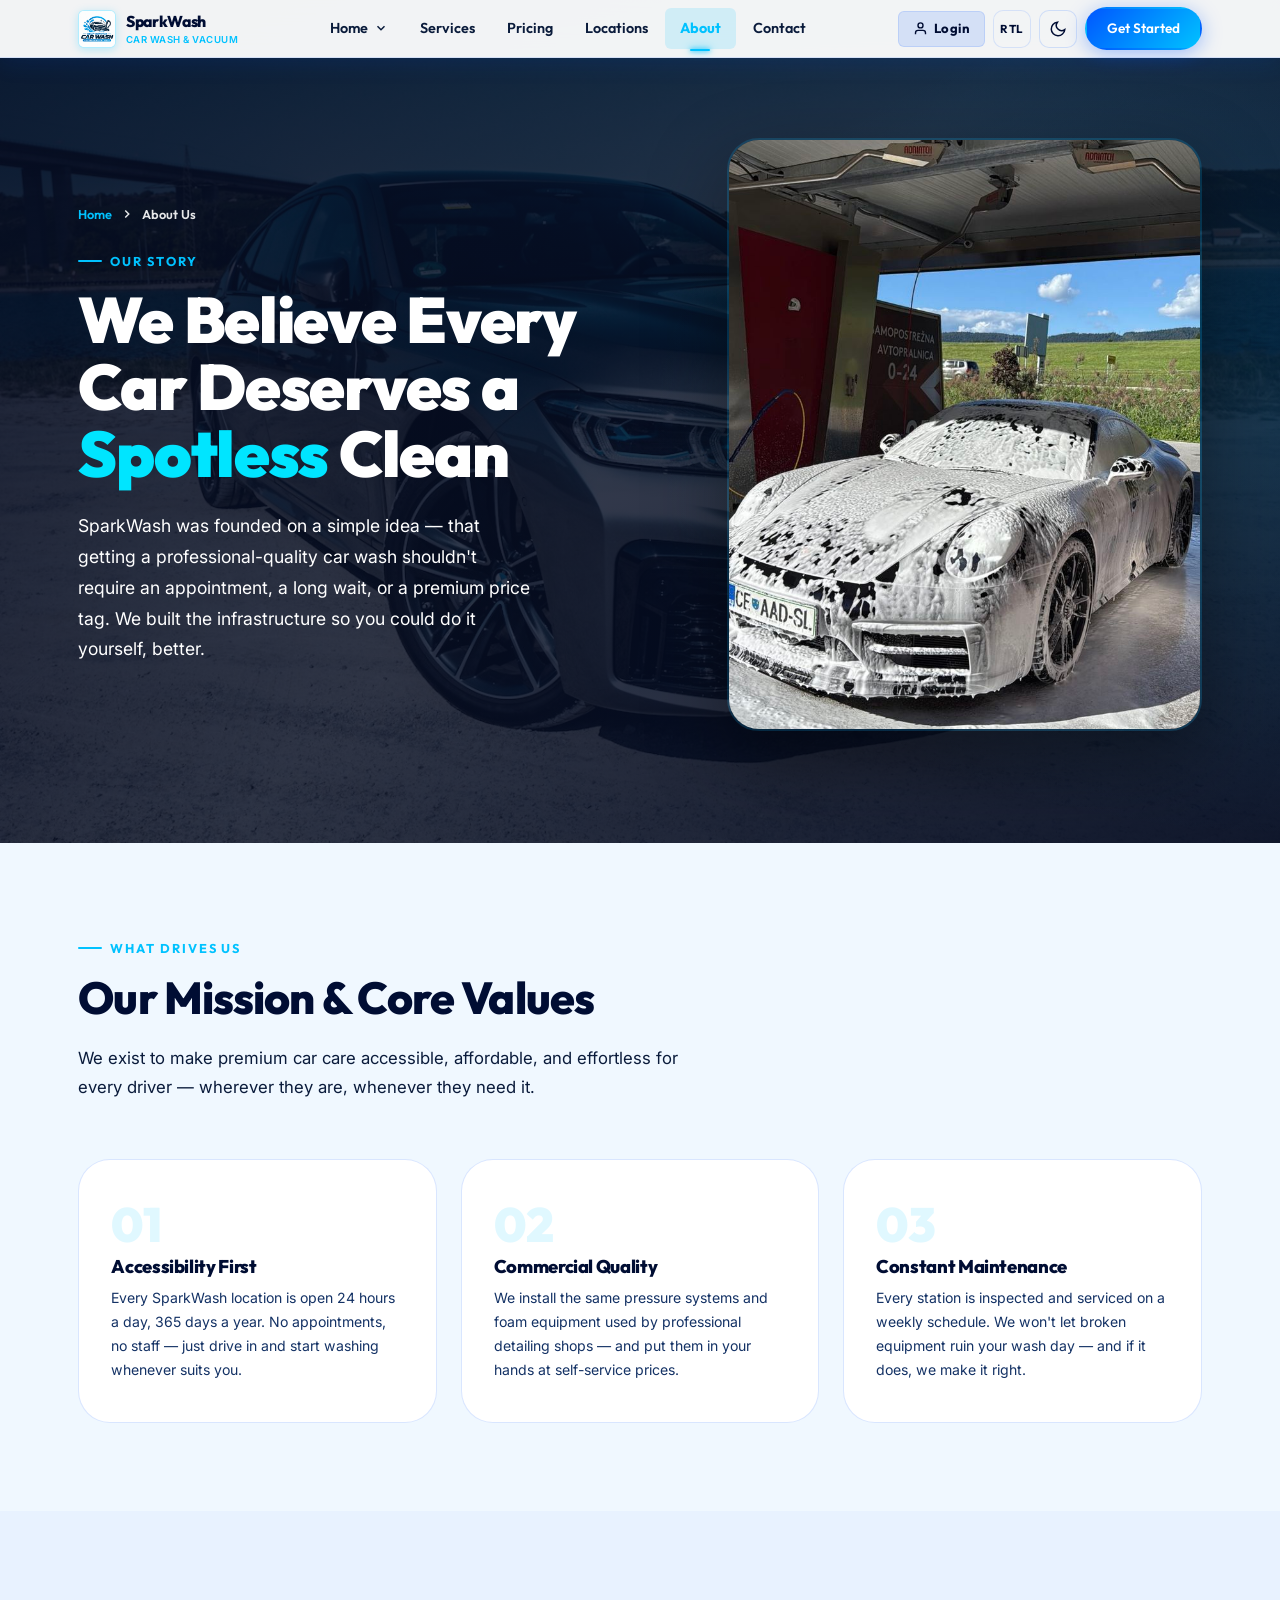
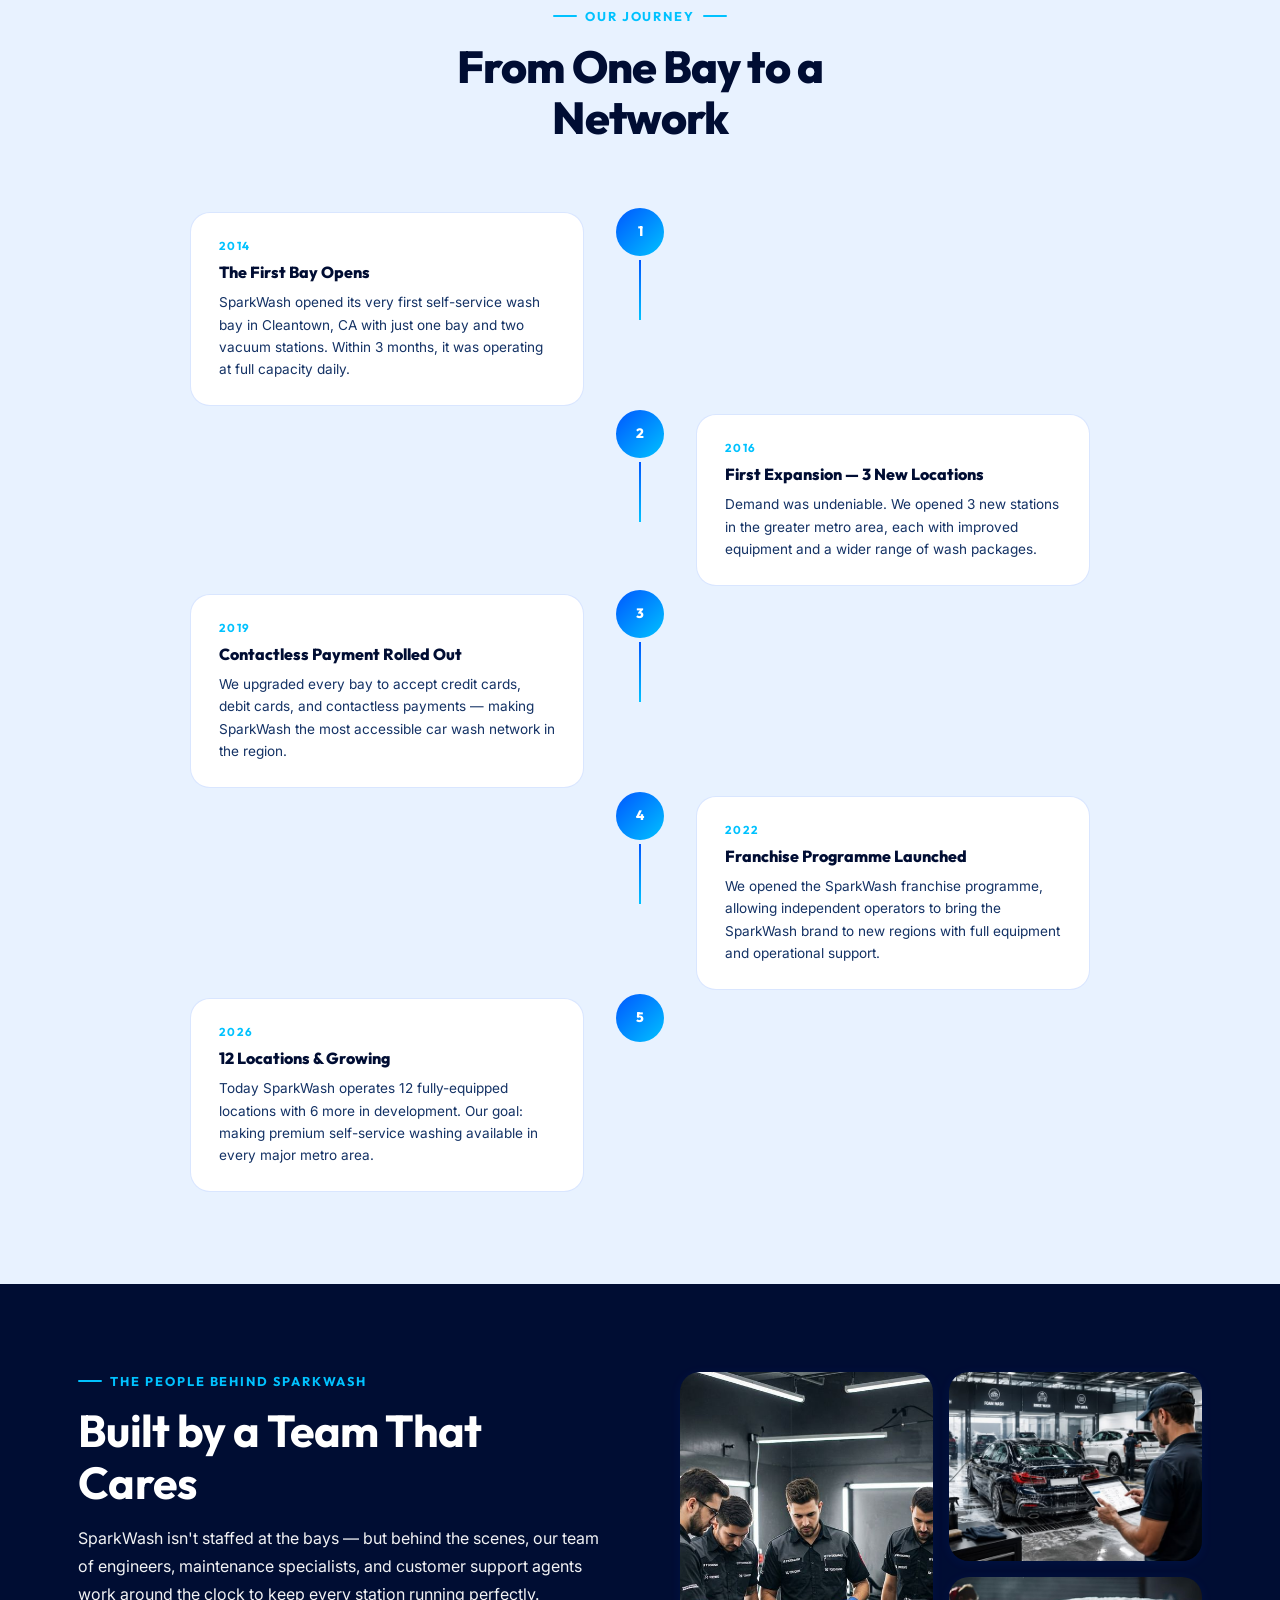
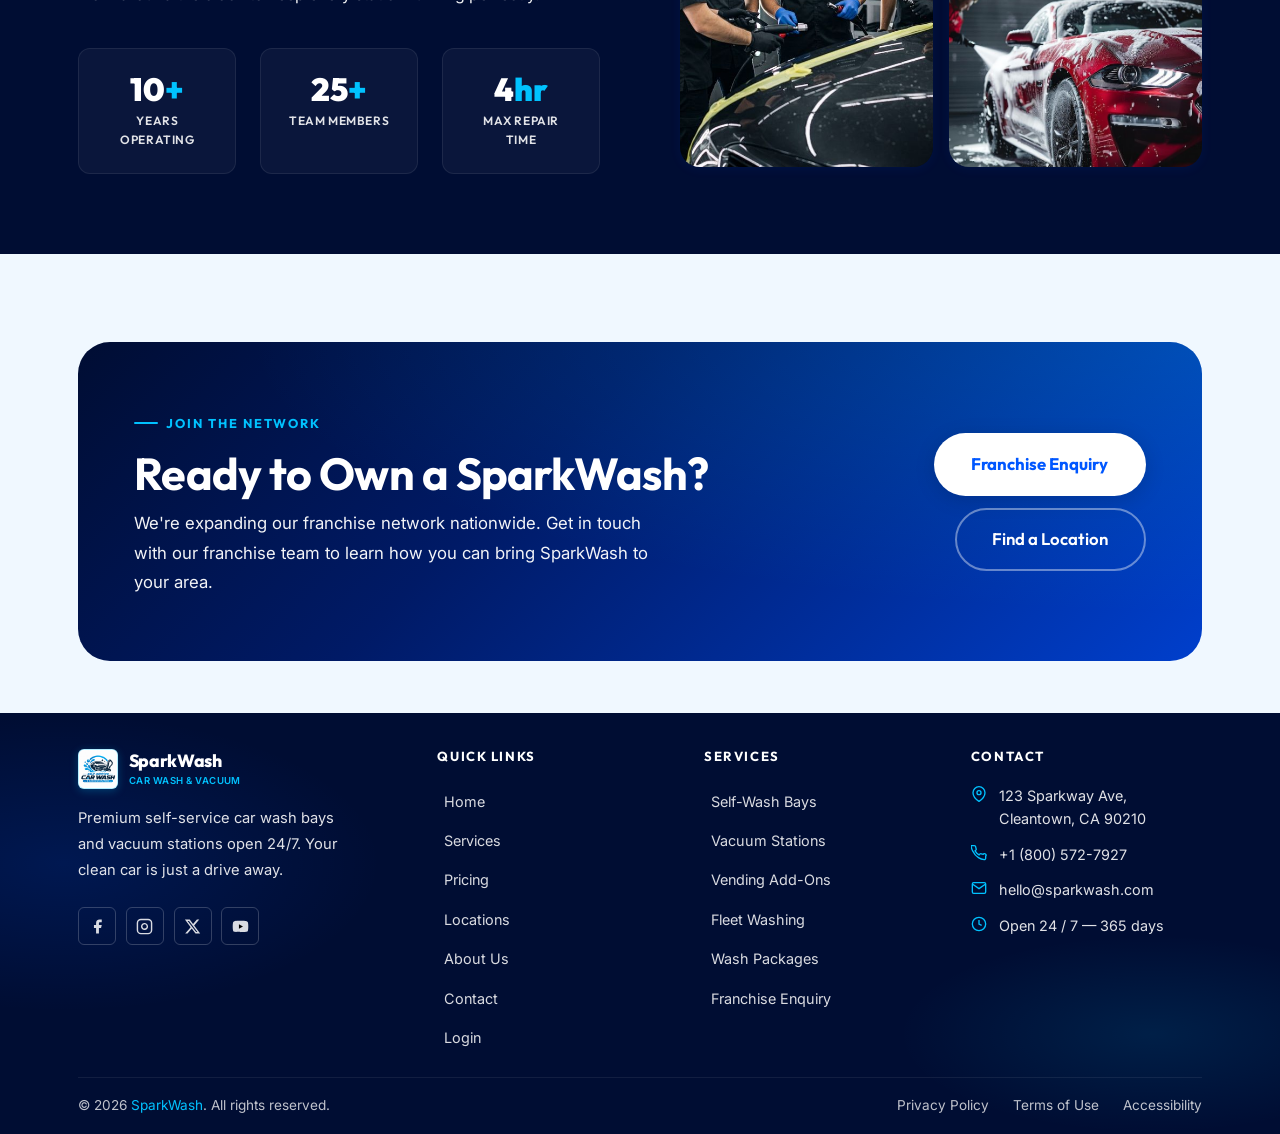
==== about.html @ c62435f8 "first commit" ====
<!DOCTYPE html>
<html lang="en" dir="ltr">

<head>
  <meta charset="UTF-8" />
  <link rel="icon" type="image/jpeg" href="assets/images/favicon.jpg" />
  <link rel="shortcut icon" href="assets/images/favicon.jpg" />
  <meta name="viewport" content="width=device-width, initial-scale=1.0" />
  <title>About Us — SparkWash | Self-Service Car Wash & Vacuum Station</title>
  <meta name="description"
    content="Learn about SparkWash — our story, our mission, and why we built the best self-service car wash and vacuum station network in the region." />
  <link rel="canonical" href="about.html" />
  <link rel="preconnect" href="https://fonts.googleapis.com" />
  <link rel="preconnect" href="https://fonts.gstatic.com" crossorigin />
  <link
    href="https://fonts.googleapis.com/css2?family=Outfit:wght@300;400;500;600;700;800;900&family=Inter:wght@300;400;500;600;700&display=swap"
    rel="stylesheet" />
  <link rel="stylesheet" href="assets/css/style.css" />
  <link rel="stylesheet" href="assets/css/responsive.css" />
  <link rel="stylesheet" href="assets/css/about.css" />
  <script src="assets/js/theme-init.js"></script>
</head>

<body>
  <a href="#main-content" class="skip-link">Skip to main content</a>
  <div id="site-loader" role="status">
    <div class="loader-brand"><svg class="loader-icon" viewBox="0 0 24 24" fill="none" stroke="currentColor"
        stroke-width="2" stroke-linecap="round" stroke-linejoin="round" aria-hidden="true">
        <path d="M7 16.5c-1.5 0-3-1.5-3-3s1.5-3 3-3h10c1.5 0 3 1.5 3 3s-1.5 3-3 3H7z" />
        <path d="M7 10.5V7a5 5 0 0110 0v3.5" />
        <circle cx="9" cy="19" r="1" />
        <circle cx="15" cy="19" r="1" />
      </svg>
      <div class="loader-name">Spark<span>Wash</span></div>
    </div>
    <div class="loader-bar">
      <div class="loader-bar-fill"></div>
    </div>
  </div>

  <header id="site-header" role="banner">
    <div class="container">
      <div class="header-inner">
        <a href="index.html" class="header-brand" aria-label="SparkWash Home">
          <div class="brand-icon" aria-hidden="true"><img src="assets/images/logo.jpg" alt="SparkWash Logo" /></div>
          <div class="brand-text"><span class="brand-name">SparkWash</span><span class="brand-tagline">Car Wash &
              Vacuum</span></div>
        </a>
        <nav class="header-nav" role="navigation" aria-label="Primary navigation">
          <div class="nav-item" data-dropdown><button class="nav-link" aria-expanded="false" aria-haspopup="true"
              id="nav-home-btn">Home<svg class="chevron" viewBox="0 0 24 24" fill="none" stroke="currentColor"
                stroke-width="2.5" aria-hidden="true">
                <polyline points="6 9 12 15 18 9" />
              </svg></button>
            <div class="nav-dropdown" role="menu" aria-labelledby="nav-home-btn"><a href="index.html"
                role="menuitem"><svg viewBox="0 0 24 24" fill="none" stroke="currentColor" stroke-width="2"
                  aria-hidden="true">
                  <path d="M3 9l9-7 9 7v11a2 2 0 01-2 2H5a2 2 0 01-2-2z" />
                </svg>Home 1</a><a href="home-2.html" role="menuitem"><svg viewBox="0 0 24 24" fill="none"
                  stroke="currentColor" stroke-width="2" aria-hidden="true">
                  <rect x="3" y="3" width="7" height="7" />
                  <rect x="14" y="3" width="7" height="7" />
                  <rect x="14" y="14" width="7" height="7" />
                  <rect x="3" y="14" width="7" height="7" />
                </svg>Home 2</a></div>
          </div>
          <a href="services.html" class="nav-link">Services</a>
          <a href="pricing.html" class="nav-link">Pricing</a>
          <a href="locations.html" class="nav-link">Locations</a>
          <a href="about.html" class="nav-link active">About</a>
          <a href="contact.html" class="nav-link">Contact</a>
        </nav>
        <div class="header-controls">
          <a href="login.html" class="ctrl-btn-login" aria-label="Login to SparkWash" title="Sign In">
            <svg viewBox="0 0 24 24" fill="none" stroke="currentColor" stroke-width="2.2" width="15" height="15"
              aria-hidden="true">
              <path d="M20 21v-2a4 4 0 00-4-4H8a4 4 0 00-4 4v2" />
              <circle cx="12" cy="7" r="4" />
            </svg>
            <span class="ctrl-login-text">Login</span>
          </a>
          <button class="ctrl-btn" data-dir-toggle aria-label="Switch to RTL">RTL</button>
          <button class="ctrl-btn" data-dark-toggle aria-label="Toggle dark mode"><svg class="icon-moon"
              viewBox="0 0 24 24" fill="none" stroke="currentColor" stroke-width="2" aria-hidden="true">
              <path d="M21 12.79A9 9 0 1111.21 3 7 7 0 0021 12.79z" />
            </svg><svg class="icon-sun" viewBox="0 0 24 24" fill="none" stroke="currentColor" stroke-width="2"
              stroke-linecap="round" stroke-linejoin="round" aria-hidden="true" style="display:none">
              <circle cx="12" cy="12" r="5" />
              <line x1="12" y1="1" x2="12" y2="3" />
              <line x1="12" y1="21" x2="12" y2="23" />
              <line x1="4.22" y1="4.22" x2="5.64" y2="5.64" />
              <line x1="18.36" y1="18.36" x2="19.78" y2="19.78" />
              <line x1="1" y1="12" x2="3" y2="12" />
              <line x1="21" y1="12" x2="23" y2="12" />
              <line x1="4.22" y1="19.78" x2="5.64" y2="18.36" />
              <line x1="18.36" y1="5.64" x2="19.78" y2="4.22" />
            </svg></button>
          <a href="contact.html" class="btn btn-primary btn-sm">Get Started</a>
          <button id="menu-btn" class="menu-btn" aria-expanded="false" aria-controls="mobile-menu"
            aria-label="Toggle menu">
            <svg class="icon-hamburger" viewBox="0 0 24 24" fill="none" stroke="currentColor" stroke-width="2.2"
              aria-hidden="true">
              <line x1="3" y1="6" x2="21" y2="6" />
              <line x1="3" y1="12" x2="21" y2="12" />
              <line x1="3" y1="18" x2="21" y2="18" />
            </svg>
            <svg class="icon-close" viewBox="0 0 24 24" fill="none" stroke="currentColor" stroke-width="2.5"
              aria-hidden="true">
              <line x1="18" y1="6" x2="6" y2="18" />
              <line x1="6" y1="6" x2="18" y2="18" />
            </svg>
          </button>
        </div>
      </div>
    </div>
  </header>

  <nav id="mobile-menu" role="navigation" aria-label="Mobile navigation">
    <div class="mobile-nav-item" data-accordion><button class="mobile-nav-link" aria-expanded="false">Home<svg
          viewBox="0 0 24 24" fill="none" stroke="currentColor" stroke-width="2.5" aria-hidden="true">
          <polyline points="6 9 12 15 18 9" />
        </svg></button>
      <div class="mobile-submenu"><a href="index.html">Home 1</a><a href="home-2.html">Home 2</a></div>
    </div>
    <a href="services.html" class="mobile-nav-link">Services</a>
    <a href="pricing.html" class="mobile-nav-link">Pricing</a>
    <a href="locations.html" class="mobile-nav-link">Locations</a>
    <a href="about.html" class="mobile-nav-link active">About</a>
    <a href="contact.html" class="mobile-nav-link">Contact</a>
    <a href="login.html" class="mobile-nav-link">Login</a>
    <div class="mobile-controls"><button class="ctrl-btn" data-dark-toggle><svg class="icon-moon" viewBox="0 0 24 24"
          fill="none" stroke="currentColor" stroke-width="2" aria-hidden="true">
          <path d="M21 12.79A9 9 0 1111.21 3 7 7 0 0021 12.79z" />
        </svg><svg class="icon-sun" viewBox="0 0 24 24" fill="none" stroke="currentColor" stroke-width="2"
          stroke-linecap="round" stroke-linejoin="round" aria-hidden="true" style="display:none">
          <circle cx="12" cy="12" r="5" />
          <line x1="12" y1="1" x2="12" y2="3" />
          <line x1="12" y1="21" x2="12" y2="23" />
          <line x1="4.22" y1="4.22" x2="5.64" y2="5.64" />
          <line x1="18.36" y1="18.36" x2="19.78" y2="19.78" />
          <line x1="1" y1="12" x2="3" y2="12" />
          <line x1="21" y1="12" x2="23" y2="12" />
          <line x1="4.22" y1="19.78" x2="5.64" y2="18.36" />
          <line x1="18.36" y1="5.64" x2="19.78" y2="4.22" />
        </svg></button><button class="ctrl-btn" data-dir-toggle>RTL</button></div>
    <div class="mobile-cta"><a href="contact.html" class="btn btn-primary">Get Started Today</a></div>
  </nav>

  <main id="main-content">

    <!-- SECTION 1 — EDITORIAL HERO -->
    <section class="about-hero" aria-labelledby="about-h1">
      <div class="container">
        <div class="about-hero-inner">
          <div>
            <nav class="breadcrumb" aria-label="Breadcrumb"><a href="index.html">Home</a><svg viewBox="0 0 24 24"
                fill="none" stroke="currentColor" stroke-width="2.5" aria-hidden="true">
                <polyline points="9 18 15 12 9 6" />
              </svg><span>About Us</span></nav>
            <div class="eyebrow animate-fadeup" style="color:var(--clr-cyan)">Our Story</div>
            <h1 class="animate-fadeup delay-1" id="about-h1">We Believe Every Car Deserves a <span>Spotless</span> Clean
            </h1>
            <p class="animate-fadeup delay-2">SparkWash was founded on a simple idea — that getting a
              professional-quality car wash shouldn't require an appointment, a long wait, or a premium price tag. We
              built the infrastructure so you could do it yourself, better.</p>
          </div>
          <div class="about-hero-img animate-fadein delay-2">
            <img src="assets/images/about/p36.jpg" alt="SparkWash location exterior during daytime" loading="eager" />
          </div>
        </div>
      </div>
    </section>

    <!-- SECTION 2 — MISSION + VALUES -->
    <section class="section-pad" aria-labelledby="mission-heading">
      <div class="container">
        <div style="max-width:640px" class="animate-fadeup">
          <div class="eyebrow">What Drives Us</div>
          <h2 class="section-title" id="mission-heading">Our Mission & Core Values</h2>
          <p class="section-sub" style="max-width:100%">We exist to make premium car care accessible, affordable, and
            effortless for every driver — wherever they are, whenever they need it.</p>
        </div>
        <div class="values-grid">
          <article class="value-card animate-fadeup delay-1">
            <div class="value-card-num" aria-hidden="true">01</div>
            <h3>Accessibility First</h3>
            <p>Every SparkWash location is open 24 hours a day, 365 days a year. No appointments, no staff — just drive
              in and start washing whenever suits you.</p>
          </article>
          <article class="value-card animate-fadeup delay-2">
            <div class="value-card-num" aria-hidden="true">02</div>
            <h3>Commercial Quality</h3>
            <p>We install the same pressure systems and foam equipment used by professional detailing shops — and put
              them in your hands at self-service prices.</p>
          </article>
          <article class="value-card animate-fadeup delay-3">
            <div class="value-card-num" aria-hidden="true">03</div>
            <h3>Constant Maintenance</h3>
            <p>Every station is inspected and serviced on a weekly schedule. We won't let broken equipment ruin your
              wash day — and if it does, we make it right.</p>
          </article>
        </div>
      </div>
    </section>

    <!-- SECTION 3 — TIMELINE -->
    <section class="section-pad bg-alt-section" aria-labelledby="timeline-heading">
      <div class="container">
        <div class="text-center animate-fadeup" style="max-width:520px;margin:0 auto 4rem">
          <div class="eyebrow" style="justify-content:center">Our Journey</div>
          <h2 class="section-title" id="timeline-heading">From One Bay to a Network</h2>
        </div>

        <div style="max-width:900px;margin:0 auto">
          <ol class="timeline" aria-label="SparkWash company timeline">

            <li class="tl-item animate-fadeup">
              <div class="tl-content">
                <div class="tl-year">2014</div>
                <div class="tl-title">The First Bay Opens</div>
                <p class="tl-desc">SparkWash opened its very first self-service wash bay in Cleantown, CA with just one
                  bay and two vacuum stations. Within 3 months, it was operating at full capacity daily.</p>
              </div>
              <div class="tl-center" aria-hidden="true">
                <div class="tl-dot">1</div>
                <div class="tl-line"></div>
              </div>
              <div class="tl-empty"></div>
            </li>

            <li class="tl-item animate-fadeup delay-1">
              <div class="tl-empty"></div>
              <div class="tl-center" aria-hidden="true">
                <div class="tl-dot">2</div>
                <div class="tl-line"></div>
              </div>
              <div class="tl-content">
                <div class="tl-year">2016</div>
                <div class="tl-title">First Expansion — 3 New Locations</div>
                <p class="tl-desc">Demand was undeniable. We opened 3 new stations in the greater metro area, each with
                  improved equipment and a wider range of wash packages.</p>
              </div>
            </li>

            <li class="tl-item animate-fadeup delay-2">
              <div class="tl-content">
                <div class="tl-year">2019</div>
                <div class="tl-title">Contactless Payment Rolled Out</div>
                <p class="tl-desc">We upgraded every bay to accept credit cards, debit cards, and contactless payments —
                  making SparkWash the most accessible car wash network in the region.</p>
              </div>
              <div class="tl-center" aria-hidden="true">
                <div class="tl-dot">3</div>
                <div class="tl-line"></div>
              </div>
              <div class="tl-empty"></div>
            </li>

            <li class="tl-item animate-fadeup delay-3">
              <div class="tl-empty"></div>
              <div class="tl-center" aria-hidden="true">
                <div class="tl-dot">4</div>
                <div class="tl-line"></div>
              </div>
              <div class="tl-content">
                <div class="tl-year">2022</div>
                <div class="tl-title">Franchise Programme Launched</div>
                <p class="tl-desc">We opened the SparkWash franchise programme, allowing independent operators to bring
                  the SparkWash brand to new regions with full equipment and operational support.</p>
              </div>
            </li>

            <li class="tl-item animate-fadeup delay-4">
              <div class="tl-content">
                <div class="tl-year">2026</div>
                <div class="tl-title">12 Locations & Growing</div>
                <p class="tl-desc">Today SparkWash operates 12 fully-equipped locations with 6 more in development. Our
                  goal: making premium self-service washing available in every major metro area.</p>
              </div>
              <div class="tl-center" aria-hidden="true">
                <div class="tl-dot">5</div>
                <div class="tl-line"></div>
              </div>
              <div class="tl-empty"></div>
            </li>

          </ol>
        </div>
      </div>
    </section>

    <!-- SECTION 4 — TEAM/CULTURE -->
    <section class="team-strip" aria-labelledby="team-heading">
      <div class="container">
        <div class="team-strip-inner">
          <div class="animate-fadeup">
            <div class="eyebrow" style="color:var(--clr-cyan)">The People Behind SparkWash</div>
            <h2 id="team-heading">Built by a Team That Cares</h2>
            <p>SparkWash isn't staffed at the bays — but behind the scenes, our team of engineers, maintenance
              specialists, and customer support agents work around the clock to keep every station running perfectly.
            </p>
            <div class="team-stat-row">
              <div class="team-stat">
                <div class="team-stat-val">10<span>+</span></div>
                <div class="team-stat-lbl">Years Operating</div>
              </div>
              <div class="team-stat">
                <div class="team-stat-val">25<span>+</span></div>
                <div class="team-stat-lbl">Team Members</div>
              </div>
              <div class="team-stat">
                <div class="team-stat-val">4<span>hr</span></div>
                <div class="team-stat-lbl">Max Repair Time</div>
              </div>
            </div>
          </div>
          <div class="team-img-grid animate-fadein delay-2">
            <img src="assets/images/about/p37.jpg" alt="SparkWash team member working at a maintenance station"
              loading="lazy" />
            <img src="assets/images/services/p38.jpg" alt="Customer using self-service wash bay" loading="lazy" />
            <img src="assets/images/sections/p39.jpg" alt="Car being washed at SparkWash facility" loading="lazy" />
          </div>
        </div>
      </div>
    </section>

    <!-- SECTION 5 — CTA -->
    <section class="section-pad" aria-label="Call to action">
      <div class="container">
        <div class="cta-banner animate-fadein">
          <div class="cta-text">
            <div class="eyebrow">Join the Network</div>
            <h2>Ready to Own a SparkWash?</h2>
            <p>We're expanding our franchise network nationwide. Get in touch with our franchise team to learn how you
              can bring SparkWash to your area.</p>
          </div>
          <div class="cta-actions">
            <a href="contact.html#franchise" class="btn btn-white btn-lg"
              style="background:#fff;color:var(--clr-royal);font-weight:700">Franchise Enquiry</a>
            <a href="locations.html" class="btn btn-white-outline btn-lg">Find a Location</a>
          </div>
        </div>
      </div>
    </section>

  </main>

  <footer id="site-footer" role="contentinfo">
    <div class="container">
      <div class="footer-inner">

        <div class="footer-top">

          <!-- Brand Column -->
          <div class="footer-brand-col">
            <div class="footer-brand">
              <div class="brand-icon" aria-hidden="true">
                <img src="assets/images/logo.jpg" alt="SparkWash Logo" />
              </div>
              <div class="brand-text">
                <span class="brand-name">SparkWash</span>
                <span class="brand-tagline">Car Wash & Vacuum</span>
              </div>
            </div>
            <p class="footer-desc">Premium self-service car wash bays and vacuum stations open 24/7. Your clean car is
              just a drive away.</p>
            <div class="footer-socials" aria-label="Social media links">
              <!-- Facebook -->
              <a href="#" class="social-btn" aria-label="Facebook">
                <svg viewBox="0 0 24 24" fill="currentColor" aria-hidden="true">
                  <path d="M18 2h-3a5 5 0 00-5 5v3H7v4h3v8h4v-8h3l1-4h-4V7a1 1 0 011-1h3z" />
                </svg>
              </a>
              <!-- Instagram -->
              <a href="#" class="social-btn" aria-label="Instagram">
                <svg viewBox="0 0 24 24" fill="none" stroke="currentColor" stroke-width="2" aria-hidden="true">
                  <rect x="2" y="2" width="20" height="20" rx="5" ry="5" />
                  <path d="M16 11.37A4 4 0 1112.63 8 4 4 0 0116 11.37z" />
                  <line x1="17.5" y1="6.5" x2="17.51" y2="6.5" />
                </svg>
              </a>
              <!-- Twitter/X -->
              <a href="#" class="social-btn" aria-label="X (Twitter)">
                <svg viewBox="0 0 24 24" fill="currentColor" aria-hidden="true">
                  <path
                    d="M18.244 2.25h3.308l-7.227 8.26 8.502 11.24H16.17l-5.214-6.817L4.99 21.75H1.68l7.73-8.835L1.254 2.25H8.08l4.713 6.231zm-1.161 17.52h1.833L7.084 4.126H5.117z" />
                </svg>
              </a>
              <!-- YouTube -->
              <a href="#" class="social-btn" aria-label="YouTube">
                <svg viewBox="0 0 24 24" fill="currentColor" aria-hidden="true">
                  <path
                    d="M22.54 6.42a2.78 2.78 0 00-1.94-1.96C18.88 4 12 4 12 4s-6.88 0-8.6.46a2.78 2.78 0 00-1.94 1.96A29 29 0 001 12a29 29 0 00.46 5.58 2.78 2.78 0 001.94 1.95C5.12 20 12 20 12 20s6.88 0 8.6-.47a2.78 2.78 0 001.94-1.95A29 29 0 0023 12a29 29 0 00-.46-5.58z" />
                  <polygon points="9.75 15.02 15.5 12 9.75 8.98 9.75 15.02" fill="#000" />
                </svg>
              </a>
            </div>
          </div>

          <!-- Quick Links -->
          <div>
            <h3 class="footer-col-title">Quick Links</h3>
            <ul class="footer-links">
              <li><a href="index.html">Home</a></li>
              <li><a href="services.html">Services</a></li>
              <li><a href="pricing.html">Pricing</a></li>
              <li><a href="locations.html">Locations</a></li>
              <li><a href="about.html">About Us</a></li>
              <li><a href="contact.html">Contact</a></li>
              <li><a href="login.html">Login</a></li>
            </ul>
          </div>

          <!-- Services -->
          <div>
            <h3 class="footer-col-title">Services</h3>
            <ul class="footer-links">
              <li><a href="services.html#self-wash">Self-Wash Bays</a></li>
              <li><a href="services.html#vacuum">Vacuum Stations</a></li>
              <li><a href="services.html#vending">Vending Add-Ons</a></li>
              <li><a href="services.html#fleet">Fleet Washing</a></li>
              <li><a href="pricing.html">Wash Packages</a></li>
              <li><a href="contact.html#franchise">Franchise Enquiry</a></li>
            </ul>
          </div>

          <!-- Contact -->
          <div>
            <h3 class="footer-col-title">Contact</h3>
            <div class="footer-contact-item">
              <svg viewBox="0 0 24 24" fill="none" stroke="currentColor" stroke-width="2" aria-hidden="true">
                <path d="M21 10c0 7-9 13-9 13s-9-6-9-13a9 9 0 0118 0z" />
                <circle cx="12" cy="10" r="3" />
              </svg>
              <span>123 Sparkway Ave, Cleantown, CA 90210</span>
            </div>
            <div class="footer-contact-item">
              <svg viewBox="0 0 24 24" fill="none" stroke="currentColor" stroke-width="2" aria-hidden="true">
                <path
                  d="M22 16.92v3a2 2 0 01-2.18 2 19.79 19.79 0 01-8.63-3.07A19.5 19.5 0 013.07 9.8 19.79 19.79 0 01.07 1.23 2 2 0 012.03 1h3a2 2 0 012 1.72 12.84 12.84 0 00.7 2.81 2 2 0 01-.45 2.11L6.09 8.91a16 16 0 006 6l1.27-1.27a2 2 0 012.11-.45 12.84 12.84 0 002.81.7A2 2 0 0122 16.92z" />
              </svg>
              <a href="tel:+18005727927" style="color:inherit">+1 (800) 572-7927</a>
            </div>
            <div class="footer-contact-item">
              <svg viewBox="0 0 24 24" fill="none" stroke="currentColor" stroke-width="2" aria-hidden="true">
                <path d="M4 4h16c1.1 0 2 .9 2 2v12c0 1.1-.9 2-2 2H4c-1.1 0-2-.9-2-2V6c0-1.1.9-2 2-2z" />
                <polyline points="22,6 12,13 2,6" />
              </svg>
              <a href="mailto:hello@sparkwash.com" style="color:inherit">hello@sparkwash.com</a>
            </div>
            <div class="footer-contact-item">
              <svg viewBox="0 0 24 24" fill="none" stroke="currentColor" stroke-width="2" aria-hidden="true">
                <circle cx="12" cy="12" r="10" />
                <polyline points="12 6 12 12 16 14" />
              </svg>
              <span>Open 24 / 7 — 365 days</span>
            </div>
          </div>

        </div>

        <div class="footer-bottom">
          <p class="footer-copy">© 2026 <span>SparkWash</span>. All rights reserved.</p>
          <nav class="footer-legal" aria-label="Legal links">
            <a href="#">Privacy Policy</a>
            <a href="#">Terms of Use</a>
            <a href="#">Accessibility</a>
          </nav>
        </div>

      </div>
    </div>
  </footer>

  <button id="scroll-top" aria-label="Scroll to top"><svg viewBox="0 0 24 24" fill="none" stroke="currentColor"
      stroke-width="2.5" aria-hidden="true">
      <polyline points="18 15 12 9 6 15" />
    </svg></button>
  <script src="assets/js/main.js"></script>
</body>

</html>
---- assets/css/style.css ----
/* ============================================================
   SPARKWASH — GLOBAL DESIGN SYSTEM
   Blue/Cyan Premium Theme
   ============================================================ */

@import url('https://fonts.googleapis.com/css2?family=Outfit:wght@300;400;500;600;700;800;900&family=Inter:wght@300;400;500;600;700&display=swap');

/* ─── CSS VARIABLES ─────────────────────────────────────── */
:root {
  /* Brand Colors */
  --clr-cyan: #00C2FF;
  --clr-cyan-light: #00E5FF;
  --clr-cyan-dark: #0099CC;
  --clr-royal: #0057FF;
  --clr-royal-dark: #003FCC;
  --clr-navy: #001A66;
  --clr-navy-deep: #000D33;
  --clr-white: #FFFFFF;
  --clr-off-white: #F0F8FF;
  --clr-text-bright: #FFFFFF;
  --clr-text-body: #FFFFFF;
  --clr-text-muted: #D2E7FF;

  /* Gradients */
  --grad-primary: linear-gradient(135deg, #0057FF 0%, #00C2FF 100%);
  --grad-hero: linear-gradient(135deg, #000D33 0%, #001A66 40%, #003FCC 100%);
  --grad-section: linear-gradient(180deg, #000D33 0%, #001233 100%);
  --grad-card: linear-gradient(145deg, rgba(0, 87, 255, 0.15) 0%, rgba(0, 194, 255, 0.08) 100%);
  --grad-shine: linear-gradient(90deg, transparent, rgba(0, 194, 255, 0.2), transparent);

  /* Light Mode Surface */
  --bg-page: #F0F8FF;
  --bg-surface: #FFFFFF;
  --bg-nav: rgba(255, 255, 255, 0.95);
  --bg-section-alt: #E8F2FF;
  --bg-card: #FFFFFF;

  /* Light Mode Text - Crisp & High-Contrast */
  --txt-heading: #000D33;
  --txt-body: #0A1B3B;
  --txt-muted: #143265;
  --txt-bright: #FFFFFF;

  /* Borders */
  --border-light: rgba(0, 87, 255, 0.12);
  --border-cyan: rgba(0, 194, 255, 0.3);
  --border-card: rgba(0, 87, 255, 0.15);

  /* Shadows */
  --shadow-sm: 0 2px 12px rgba(0, 87, 255, 0.08);
  --shadow-md: 0 8px 32px rgba(0, 87, 255, 0.15);
  --shadow-lg: 0 20px 60px rgba(0, 87, 255, 0.2);
  --shadow-glow: 0 0 30px rgba(0, 194, 255, 0.25);
  --shadow-nav: 0 4px 24px rgba(0, 87, 255, 0.12);

  /* Typography */
  --font-heading: 'Outfit', sans-serif;
  --font-body: 'Inter', sans-serif;

  /* Spacing & Layout - Even & Balanced across Header, Sections & Footer */
  --container-max: 1200px;
  --header-h: 58px;
  --radius-sm: 6px;
  --radius-md: 12px;
  --radius-lg: 20px;
  --radius-xl: 32px;
  --radius-pill: 999px;

  /* Transitions */
  --ease-fast: 0.18s cubic-bezier(0.4, 0, 0.2, 1);
  --ease-med: 0.3s cubic-bezier(0.4, 0, 0.2, 1);
  --ease-slow: 0.5s cubic-bezier(0.4, 0, 0.2, 1);
}

/* Dark Mode Variables */
.dark-mode {
  --bg-page: #000000;
  --bg-surface: #040d1e;
  --bg-nav: rgba(0, 0, 0, 0.96);
  --bg-section-alt: #030918;
  --bg-card: #050e20;
  --txt-heading: #FFFFFF;
  --txt-body: #FFFFFF;
  --txt-muted: #D2E7FF;
  --border-light: rgba(0, 194, 255, 0.18);
  --border-card: rgba(0, 194, 255, 0.2);
  --shadow-sm: 0 2px 12px rgba(0, 194, 255, 0.06);
  --shadow-md: 0 8px 32px rgba(0, 194, 255, 0.12);
  --shadow-nav: 0 4px 24px rgba(0, 0, 0, 0.5);
}

/* ─── RESET & BASE ──────────────────────────────────────── */
*,
*::before,
*::after {
  box-sizing: border-box;
  margin: 0;
  padding: 0;
}

html {
  scroll-behavior: smooth;
  font-size: 16px;
  -webkit-text-size-adjust: 100%;
}

body {
  font-family: var(--font-body);
  background-color: var(--bg-page);
  color: var(--txt-body);
  line-height: 1.6;
  overflow-x: hidden;
  transition: background-color var(--ease-med), color var(--ease-med);
}

img {
  max-width: 100%;
  height: auto;
  display: block;
}

a {
  text-decoration: none;
  color: inherit;
}

ul,
ol {
  list-style: none;
}

button {
  cursor: pointer;
  border: none;
  background: none;
  font-family: inherit;
}

input,
textarea,
select {
  font-family: inherit;
}

/* ─── TYPOGRAPHY ────────────────────────────────────────── */
h1,
h2,
h3,
h4,
h5,
h6 {
  font-family: var(--font-heading);
  color: var(--txt-heading);
  line-height: 1.15;
  font-weight: 700;
  letter-spacing: -0.02em;
}

h1 {
  font-size: clamp(2rem, 3vw, 2rem);
}

h2 {
  font-size: clamp(2rem, 3.5vw, 3rem);
}

h3 {
  font-size: clamp(1.4rem, 2vw, 1.9rem);
}

h4 {
  font-size: clamp(1.1rem, 1.5vw, 1.4rem);
}

h5 {
  font-size: 1.1rem;
}

h6 {
  font-size: 0.95rem;
}

p {
  color: var(--txt-body);
  line-height: 1.75;
}

/* ─── UTILITY CLASSES ───────────────────────────────────── */
.container {
  width: 100%;
  max-width: var(--container-max);
  margin: 0 auto;
  padding: 0 clamp(1.25rem, 3vw, 2.5rem);
}

.section-pad {
  padding: clamp(3.5rem, 7vw, 5.5rem) 0;
}

.text-center {
  text-align: center;
}

.text-right {
  text-align: right;
}

.eyebrow {
  display: inline-flex;
  align-items: center;
  gap: 0.5rem;
  font-family: var(--font-heading);
  font-size: 0.8rem;
  font-weight: 700;
  letter-spacing: 0.15em;
  text-transform: uppercase;
  color: var(--clr-cyan);
  margin-bottom: 0.9rem;
}

.eyebrow::before {
  content: '';
  display: block;
  width: 24px;
  height: 2px;
  background: var(--clr-cyan);
  border-radius: 2px;
}

.text-center .eyebrow,
.eyebrow.text-center,
[style*="justify-content:center"].eyebrow,
.eyebrow[style*="justify-content:center"] {
  justify-content: center;
}

.text-center .eyebrow::after,
.eyebrow.text-center::after,
[style*="justify-content:center"].eyebrow::after,
.eyebrow[style*="justify-content:center"]::after {
  content: '';
  display: block;
  width: 24px;
  height: 2px;
  background: var(--clr-cyan);
  border-radius: 2px;
}

[dir="rtl"] .eyebrow::before {
  order: 1;
}

.section-title {
  font-family: var(--font-heading);
  font-weight: 800;
  color: var(--txt-heading);
  margin-bottom: 1.25rem;
}

.section-sub {
  font-size: 1.05rem;
  color: var(--txt-body);
  max-width: 560px;
  line-height: 1.75;
  font-weight: 400;
}

/* ─── BRIGHT TEXT STYLING FOR ALL TEXT SECTIONS ─────────────────── */
.hero-home p,
.hero-content p,
.about-hero p,
.svc-page-hero p,
.pricing-hero p,
.loc-hero p,
.contact-hero p,
.team-strip p,
.franchise-left p,
.cta-text p,
.auth-banner p {
  color: #FFFFFF !important;
  opacity: 0.95;
}

.breadcrumb {
  color: rgba(255, 255, 255, 0.9) !important;
}

.breadcrumb a {
  color: var(--clr-cyan) !important;
  font-weight: 600;
}

.team-stat-lbl,
.franchise-stat-lbl {
  color: rgba(255, 255, 255, 0.88) !important;
}

.dark-mode p,
.dark-mode .section-sub,
.dark-mode .card p,
.dark-mode .service-card p,
.dark-mode .pricing-card p,
.dark-mode .step-item p,
.dark-mode .feature-card p,
.dark-mode .location-card p,
.dark-mode .testimonial-card p,
.dark-mode .value-card p,
.dark-mode .tl-desc,
.dark-mode .faq-answer p {
  color: #FFFFFF !important;
  opacity: 0.95;
}

.dark-mode .card-desc,
.dark-mode .pricing-card-desc,
.dark-mode .svc-desc,
.dark-mode .bay-body p,
.dark-mode .bay-desc,
.dark-mode .bay-number,
.dark-mode .pkg-card p {
  color: #D2E7FF !important;
}

.dark-mode .bay-name,
.dark-mode .card-title,
.dark-mode .feature-card-title,
.dark-mode .location-card-title {
  color: #FFFFFF !important;
}

.text-cyan {
  color: var(--clr-cyan);
}

.text-royal {
  color: var(--clr-royal);
}

.gradient-text {
  background: var(--grad-primary);
  -webkit-background-clip: text;
  -webkit-text-fill-color: transparent;
  background-clip: text;
}

/* ─── BUTTONS ───────────────────────────────────────────── */
.btn {
  display: inline-flex;
  align-items: center;
  gap: 0.5rem;
  font-family: var(--font-heading);
  font-weight: 600;
  font-size: 0.95rem;
  padding: 0.8rem 1.8rem;
  border-radius: var(--radius-pill);
  transition: all var(--ease-fast);
  cursor: pointer;
  white-space: nowrap;
  position: relative;
  overflow: hidden;
  border: 2px solid transparent;
}

.btn::after {
  content: '';
  position: absolute;
  inset: 0;
  background: var(--grad-shine);
  transform: translateX(-100%);
  transition: transform 0.5s ease;
}

.btn:hover::after {
  transform: translateX(100%);
}

.btn-primary {
  background: var(--grad-primary);
  color: #FFFFFF;
  border-color: transparent;
  box-shadow: 0 4px 20px rgba(0, 87, 255, 0.35);
}

.btn-primary:hover {
  box-shadow: 0 6px 28px rgba(0, 194, 255, 0.5);
  transform: translateY(-2px);
}

.btn-outline {
  background: transparent;
  color: var(--clr-cyan);
  border-color: var(--clr-cyan);
}

.btn-outline:hover,
.btn-outline:focus {
  background: var(--clr-cyan) !important;
  color: #000D33 !important;
  border-color: var(--clr-cyan) !important;
  box-shadow: 0 4px 20px rgba(0, 194, 255, 0.4);
  transform: translateY(-2px);
}

.btn-ghost {
  background: rgba(0, 194, 255, 0.1);
  color: var(--clr-cyan-light);
  border-color: rgba(0, 194, 255, 0.2);
}

.btn-ghost:hover {
  background: rgba(0, 194, 255, 0.2);
  border-color: var(--clr-cyan);
}

.btn-sm {
  font-size: 0.85rem;
  padding: 0.55rem 1.25rem;
}

.btn-lg {
  font-size: 1.05rem;
  padding: 1rem 2.2rem;
}

/* ─── LOADER ────────────────────────────────────────────── */
#site-loader {
  position: fixed;
  inset: 0;
  z-index: 9999;
  background: var(--clr-navy-deep);
  display: flex;
  flex-direction: column;
  align-items: center;
  justify-content: center;
  gap: 1.5rem;
  transition: opacity 0.5s ease, visibility 0.5s ease;
}

#site-loader.loaded {
  opacity: 0;
  visibility: hidden;
  pointer-events: none;
}

.loader-brand {
  display: flex;
  align-items: center;
  gap: 0.75rem;
}

.loader-icon {
  width: 48px;
  height: 48px;
  color: var(--clr-cyan);
  animation: loaderPulse 1.2s ease-in-out infinite;
}

.loader-name {
  font-family: var(--font-heading);
  font-size: 1.6rem;
  font-weight: 800;
  color: #FFFFFF;
  letter-spacing: -0.02em;
}

.loader-name span {
  color: var(--clr-cyan);
}

.loader-bar {
  width: 180px;
  height: 3px;
  background: rgba(255, 255, 255, 0.1);
  border-radius: 99px;
  overflow: hidden;
}

.loader-bar-fill {
  height: 100%;
  width: 0;
  background: var(--grad-primary);
  border-radius: 99px;
  animation: loaderFill 1.4s ease-out forwards;
}

@keyframes loaderPulse {

  0%,
  100% {
    opacity: 1;
    transform: scale(1);
  }

  50% {
    opacity: 0.7;
    transform: scale(0.92);
  }
}

@keyframes loaderFill {
  0% {
    width: 0;
  }

  60% {
    width: 70%;
  }

  100% {
    width: 100%;
  }
}

/* ─── HEADER ────────────────────────────────────────────── */
#site-header {
  position: fixed;
  top: 0;
  left: 0;
  right: 0;
  z-index: 1000;
  height: var(--header-h);
  display: flex;
  align-items: center;
  background: var(--bg-nav);
  border-bottom: 1px solid var(--border-light);
  box-shadow: var(--shadow-nav);
  transition: background var(--ease-med), box-shadow var(--ease-med), border-color var(--ease-med);
  backdrop-filter: blur(16px);
  -webkit-backdrop-filter: blur(16px);
}

.header-inner {
  display: flex;
  align-items: center;
  justify-content: space-between;
  gap: 1rem;
  width: 100%;
}

/* Brand */
.header-brand {
  display: flex;
  align-items: center;
  gap: 0.6rem;
  flex-shrink: 0;
  text-decoration: none;
}

.brand-icon {
  width: 38px;
  height: 38px;
  background: #FFFFFF;
  border-radius: var(--radius-sm);
  display: flex;
  align-items: center;
  justify-content: center;
  flex-shrink: 0;
  overflow: hidden;
  box-shadow: 0 2px 8px rgba(0, 194, 255, 0.25);
  border: 1px solid rgba(0, 194, 255, 0.3);
}

.brand-icon img {
  width: 100%;
  height: 100%;
  object-fit: cover;
  display: block;
}

.brand-icon svg {
  width: 18px;
  height: 18px;
  color: #FFFFFF;
}

.brand-text {
  display: flex;
  flex-direction: column;
  gap: 3px;
  line-height: 1.15;
}

.brand-name {
  font-family: var(--font-heading);
  font-size: 0.98rem;
  font-weight: 800;
  color: var(--txt-heading);
  letter-spacing: -0.02em;
  white-space: nowrap;
}

.brand-tagline {
  font-size: 0.6rem;
  font-weight: 600;
  color: var(--clr-cyan);
  letter-spacing: 0.05em;
  text-transform: uppercase;
  white-space: nowrap;
}

/* Nav */
.header-nav {
  display: flex;
  align-items: center;
  gap: 0.1rem;
}

.nav-item {
  position: relative;
}

.nav-link {
  position: relative;
  display: flex;
  align-items: center;
  gap: 0.35rem;
  font-family: var(--font-heading);
  font-size: 0.9rem;
  font-weight: 600;
  color: var(--txt-body);
  padding: 0.55rem 0.95rem;
  border-radius: var(--radius-sm);
  transition: color var(--ease-fast), background var(--ease-fast);
  white-space: nowrap;
  cursor: pointer;
}

.nav-link:hover {
  color: var(--clr-cyan);
  background: rgba(0, 194, 255, 0.08);
}

.nav-link.active {
  color: var(--clr-cyan) !important;
  background: rgba(0, 194, 255, 0.14) !important;
  font-weight: 700 !important;
}

.nav-link.active::after {
  content: '';
  position: absolute;
  bottom: 0px;
  left: 12px;
  right: 12px;
  height: 3px;
  background: var(--clr-cyan);
  border-radius: 3px 3px 0 0;
  box-shadow: 0 0 10px var(--clr-cyan), 0 0 4px var(--clr-cyan);
}

.nav-link svg.chevron {
  width: 14px;
  height: 14px;
  transition: transform var(--ease-fast);
  flex-shrink: 0;
}

.nav-item.open>.nav-link svg.chevron {
  transform: rotate(180deg);
}

/* Dropdown */
.nav-dropdown {
  position: absolute;
  top: calc(100% + 8px);
  left: 0;
  min-width: 180px;
  background: var(--bg-surface);
  border: 1px solid var(--border-card);
  border-radius: var(--radius-md);
  box-shadow: var(--shadow-lg);
  padding: 0.5rem;
  opacity: 0;
  visibility: hidden;
  transform: translateY(-8px);
  transition: opacity var(--ease-fast), transform var(--ease-fast), visibility var(--ease-fast);
  pointer-events: none;
}

[dir="rtl"] .nav-dropdown {
  left: auto;
  right: 0;
}

.nav-item.open .nav-dropdown {
  opacity: 1;
  visibility: visible;
  transform: translateY(0);
  pointer-events: auto;
}

.nav-dropdown a {
  display: flex;
  align-items: center;
  gap: 0.6rem;
  font-family: var(--font-heading);
  font-size: 0.88rem;
  font-weight: 600;
  color: var(--txt-body);
  padding: 0.6rem 0.9rem;
  border-radius: var(--radius-sm);
  transition: background var(--ease-fast), color var(--ease-fast);
}

.nav-dropdown a:hover,
.nav-dropdown a.active {
  background: rgba(0, 194, 255, 0.12);
  color: var(--clr-cyan) !important;
  font-weight: 700;
}

.nav-dropdown a svg {
  width: 16px;
  height: 16px;
  color: var(--clr-cyan);
  flex-shrink: 0;
}

/* Header Controls */
.header-controls {
  display: flex;
  align-items: center;
  gap: 0.5rem;
  flex-shrink: 0;
}

.ctrl-btn {
  width: 38px;
  height: 38px;
  border-radius: 10px;
  display: flex;
  align-items: center;
  justify-content: center;
  background: rgba(255, 255, 255, 0.05);
  border: 1.5px solid var(--border-light);
  color: var(--txt-heading);
  cursor: pointer;
  transition: all var(--ease-med);
  font-family: var(--font-heading);
  font-size: 0.72rem;
  font-weight: 700;
  letter-spacing: 0.05em;
  position: relative;
}

.ctrl-btn:hover {
  background: rgba(0, 194, 255, 0.12);
  border-color: var(--clr-cyan);
  color: var(--clr-cyan);
  transform: translateY(-1px);
  box-shadow: 0 4px 14px rgba(0, 194, 255, 0.25);
}

.ctrl-btn:active {
  transform: translateY(0) scale(0.95);
}

.ctrl-btn svg {
  width: 18px;
  height: 18px;
  transition: transform var(--ease-med), color var(--ease-fast);
}

/* Specific Dark Mode Toggle Button — Premium State */
.ctrl-btn[data-dark-toggle] {
  border-color: var(--border-card);
}

.dark-mode .ctrl-btn[data-dark-toggle] {
  color: #ffb703 !important;
  border-color: rgba(255, 183, 3, 0.5) !important;
  background: rgba(255, 183, 3, 0.12) !important;
  box-shadow: 0 0 14px rgba(255, 183, 3, 0.25);
}

.dark-mode .ctrl-btn[data-dark-toggle]:hover {
  color: #ffd166 !important;
  border-color: #ffd166 !important;
  background: rgba(255, 183, 3, 0.22) !important;
  box-shadow: 0 0 20px rgba(255, 183, 3, 0.45);
  transform: translateY(-1px) scale(1.05);
}

.dark-mode .ctrl-btn[data-dark-toggle] .icon-sun {
  filter: drop-shadow(0 0 3px rgba(255, 183, 3, 0.8));
}

/* Login Button in Header Controls (Placed right beside RTL) */
.ctrl-btn-login {
  display: inline-flex;
  align-items: center;
  gap: 0.4rem;
  padding: 0 0.85rem;
  height: 36px;
  border-radius: var(--radius-sm);
  background: rgba(0, 87, 255, 0.12);
  border: 1px solid var(--border-light);
  color: var(--txt-heading);
  font-family: var(--font-heading);
  font-size: 0.82rem;
  font-weight: 700;
  letter-spacing: 0.03em;
  transition: all var(--ease-fast);
  text-decoration: none;
  white-space: nowrap;
  flex-shrink: 0;
}

.ctrl-btn-login:hover {
  background: var(--grad-primary);
  color: #FFFFFF !important;
  border-color: transparent;
  transform: translateY(-1px);
  box-shadow: 0 4px 14px rgba(0, 87, 255, 0.3);
}

.ctrl-btn-login svg {
  width: 15px;
  height: 15px;
  flex-shrink: 0;
}

.dark-mode .ctrl-btn-login {
  background: rgba(0, 194, 255, 0.12);
  border-color: rgba(0, 194, 255, 0.25);
  color: #FFFFFF;
}

@media (max-width: 540px) {
  .ctrl-login-text {
    display: none;
  }

  .ctrl-btn-login {
    padding: 0;
    width: 36px;
    justify-content: center;
  }
}

.menu-btn {
  display: none;
  width: 40px;
  height: 40px;
  border-radius: var(--radius-sm);
  background: transparent;
  border: 1px solid var(--border-light);
  color: var(--txt-heading);
  align-items: center;
  justify-content: center;
  cursor: pointer;
  transition: all var(--ease-fast);
}

.menu-btn:hover {
  background: rgba(0, 194, 255, 0.08);
  border-color: var(--clr-cyan);
}

.menu-btn svg {
  width: 22px;
  height: 22px;
  flex-shrink: 0;
}

/* Into Mark (X) icon toggle for close state */
.menu-btn .icon-close {
  display: none;
}

.menu-btn.active .icon-hamburger,
.menu-btn[aria-expanded="true"] .icon-hamburger {
  display: none !important;
}

.menu-btn.active .icon-close,
.menu-btn[aria-expanded="true"] .icon-close {
  display: block !important;
  color: var(--clr-cyan);
}

/* ─── MOBILE MENU ───────────────────────────────────────── */
#mobile-menu {
  position: fixed;
  inset: 0;
  z-index: 999;
  background: var(--bg-page);
  padding: calc(var(--header-h) + 1.5rem) 1.5rem 2rem;
  display: flex;
  flex-direction: column;
  gap: 0.75rem;
  overflow-y: auto;
  opacity: 0;
  visibility: hidden;
  transform: translateX(100%);
  transition: opacity var(--ease-med), transform var(--ease-med), visibility var(--ease-med);
}

[dir="rtl"] #mobile-menu {
  transform: translateX(-100%);
}

#mobile-menu.open {
  opacity: 1;
  visibility: visible;
  transform: translateX(0);
}

.mobile-nav-group {
  display: flex;
  flex-direction: column;
  gap: 0.75rem;
  width: 100%;
}

.mobile-nav-item {
  width: 100%;
}

.mobile-nav-item .mobile-nav-link,
button.mobile-nav-link,
.mobile-nav-link {
  width: 100%;
  box-sizing: border-box;
  display: flex;
  align-items: center;
  justify-content: space-between;
  font-family: var(--font-heading);
  font-size: 1.15rem;
  font-weight: 700;
  color: var(--txt-heading);
  padding: 0.9rem 1.1rem;
  border-radius: var(--radius-md);
  border: 1px solid var(--border-card);
  background: transparent;
  transition: all var(--ease-fast);
  cursor: pointer;
  text-decoration: none;
}

.mobile-nav-link:hover {
  background: rgba(0, 194, 255, 0.07);
  border-color: var(--clr-cyan);
  color: var(--clr-cyan);
}

.mobile-nav-link.active {
  background: rgba(0, 194, 255, 0.15) !important;
  border-color: var(--clr-cyan) !important;
  color: var(--clr-cyan) !important;
  font-weight: 700 !important;
  border-left: 4px solid var(--clr-cyan) !important;
  box-shadow: 0 0 15px rgba(0, 194, 255, 0.2);
}

[dir="rtl"] .mobile-nav-link.active {
  border-left: 1px solid var(--clr-cyan) !important;
  border-right: 4px solid var(--clr-cyan) !important;
}

.mobile-nav-link svg {
  width: 18px;
  height: 18px;
  transition: transform var(--ease-fast);
  flex-shrink: 0;
}

.mobile-nav-item.open .mobile-nav-link svg {
  transform: rotate(180deg);
}

.mobile-submenu {
  display: none;
  flex-direction: column;
  gap: 0.35rem;
  padding: 0.4rem 0 0.4rem 1.25rem;
}

[dir="rtl"] .mobile-submenu {
  padding: 0.4rem 1.25rem 0.4rem 0;
}

.mobile-nav-item.open .mobile-submenu {
  display: flex;
}

.mobile-submenu a {
  display: flex;
  align-items: center;
  gap: 0.75rem;
  font-family: var(--font-heading);
  font-size: 0.95rem;
  font-weight: 600;
  color: var(--txt-muted);
  padding: 0.65rem 0.9rem;
  border-radius: var(--radius-sm);
  border: 1px solid transparent;
  transition: all var(--ease-fast);
}

.mobile-submenu a svg {
  width: 18px;
  height: 18px;
  color: var(--clr-cyan);
  flex-shrink: 0;
}

.mobile-submenu a:hover,
.mobile-submenu a.active {
  color: var(--clr-cyan) !important;
  background: rgba(0, 194, 255, 0.12) !important;
  border-color: rgba(0, 194, 255, 0.25) !important;
  font-weight: 700;
}

.mobile-controls {
  margin-top: auto;
  padding-top: 1.5rem;
  border-top: 1px solid var(--border-card);
  display: flex;
  gap: 0.75rem;
  flex-wrap: wrap;
}

.mobile-cta {
  margin-top: 1rem;
}

.mobile-cta .btn {
  width: 100%;
  justify-content: center;
}

/* ─── SCROLL-TO-TOP ─────────────────────────────────────── */
#scroll-top {
  position: fixed;
  bottom: 2rem;
  right: 2rem;
  z-index: 500;
  width: 46px;
  height: 46px;
  border-radius: var(--radius-md);
  background: var(--grad-primary);
  color: #FFFFFF;
  display: flex;
  align-items: center;
  justify-content: center;
  cursor: pointer;
  box-shadow: var(--shadow-glow);
  opacity: 0;
  visibility: hidden;
  transform: translateY(12px);
  transition: all var(--ease-fast);
  border: none;
}

[dir="rtl"] #scroll-top {
  right: auto;
  left: 2rem;
}

#scroll-top.visible {
  opacity: 1;
  visibility: visible;
  transform: translateY(0);
}

#scroll-top:hover {
  box-shadow: 0 8px 30px rgba(0, 194, 255, 0.4);
  transform: translateY(-3px);
}

#scroll-top svg {
  width: 20px;
  height: 20px;
}

/* ─── MAIN CONTENT OFFSET ───────────────────────────────── */
.page-wrap {
  padding-top: var(--header-h);
}

/* ─── HERO BASE ─────────────────────────────────────────── */
.hero {
  position: relative;
  overflow: hidden;
  min-height: 100svh;
  display: flex;
  align-items: center;
}

.hero-overlay {
  position: absolute;
  inset: 0;
  background: var(--grad-hero);
  z-index: 1;
}

.hero-img {
  position: absolute;
  inset: 0;
  width: 100%;
  height: 100%;
  object-fit: cover;
  z-index: 0;
}

.hero-content {
  position: relative;
  z-index: 2;
}

/* ─── CARDS ─────────────────────────────────────────────── */
.card {
  background: var(--bg-card);
  border: 1px solid var(--border-card);
  border-radius: var(--radius-lg);
  overflow: hidden;
  transition: transform var(--ease-med), box-shadow var(--ease-med), border-color var(--ease-med);
}

.card:hover {
  transform: translateY(-6px);
  box-shadow: var(--shadow-lg);
  border-color: var(--clr-cyan);
}

/* ─── SECTION DIVIDERS ──────────────────────────────────── */
.wave-divider {
  position: absolute;
  bottom: -1px;
  left: 0;
  right: 0;
  height: 80px;
  overflow: hidden;
}

.wave-divider svg {
  width: 100%;
  height: 100%;
}

/* ─── BADGE / TAG ───────────────────────────────────────── */
.badge {
  display: inline-flex;
  align-items: center;
  gap: 0.35rem;
  font-family: var(--font-heading);
  font-size: 0.75rem;
  font-weight: 700;
  letter-spacing: 0.06em;
  text-transform: uppercase;
  padding: 0.3rem 0.75rem;
  border-radius: var(--radius-pill);
  border: 1px solid;
}

.badge-cyan {
  color: var(--clr-cyan);
  border-color: rgba(0, 194, 255, 0.3);
  background: rgba(0, 194, 255, 0.08);
}

.badge-royal {
  color: var(--clr-royal);
  border-color: rgba(0, 87, 255, 0.3);
  background: rgba(0, 87, 255, 0.08);
}

/* ─── STAT NUMBERS ──────────────────────────────────────── */
.stat-num {
  font-family: var(--font-heading);
  font-size: clamp(2.5rem, 5vw, 4rem);
  font-weight: 900;
  line-height: 1;
  background: var(--grad-primary);
  -webkit-background-clip: text;
  -webkit-text-fill-color: transparent;
  background-clip: text;
}

/* ─── ICON BOX ──────────────────────────────────────────── */
.icon-box {
  width: 56px;
  height: 56px;
  border-radius: var(--radius-md);
  display: flex;
  align-items: center;
  justify-content: center;
  background: var(--grad-card);
  border: 1px solid var(--border-cyan);
  flex-shrink: 0;
}

.icon-box svg {
  width: 26px;
  height: 26px;
  color: var(--clr-cyan);
}

.icon-box-lg {
  width: 72px;
  height: 72px;
  border-radius: var(--radius-lg);
}

.icon-box-lg svg {
  width: 34px;
  height: 34px;
}

/* ─── FORMS ─────────────────────────────────────────────── */
.form-group {
  display: flex;
  flex-direction: column;
  gap: 0.4rem;
}

.form-label {
  font-family: var(--font-heading);
  font-size: 0.85rem;
  font-weight: 600;
  color: var(--txt-heading);
}

.form-input,
.form-select,
.form-textarea {
  width: 100%;
  padding: 0.85rem 1.1rem;
  font-family: var(--font-body);
  font-size: 0.95rem;
  color: var(--txt-heading);
  background: var(--bg-surface);
  border: 1.5px solid var(--border-card);
  border-radius: var(--radius-md);
  outline: none;
  transition: border-color var(--ease-fast), box-shadow var(--ease-fast);
}

.form-input::placeholder,
.form-textarea::placeholder {
  color: var(--txt-muted);
}

.form-input:focus,
.form-select:focus,
.form-textarea:focus {
  border-color: var(--clr-cyan);
  box-shadow: 0 0 0 3px rgba(0, 194, 255, 0.12);
}

.form-select option {
  background-color: var(--bg-surface);
  color: var(--txt-heading);
  padding: 0.5rem 1rem;
}

.dark-mode .form-select option {
  background-color: #060e24;
  color: #ffffff;
}

.form-textarea {
  min-height: 140px;
  resize: vertical;
}

/* ─── FOOTER ────────────────────────────────────────────── */
#site-footer {
  background: var(--clr-navy-deep);
  color: var(--clr-text-body);
  position: relative;
  overflow: hidden;
}

#site-footer::before {
  content: '';
  position: absolute;
  top: 0;
  left: -20%;
  width: 50%;
  height: 300px;
  background: radial-gradient(ellipse, rgba(0, 87, 255, 0.15) 0%, transparent 70%);
  pointer-events: none;
}

#site-footer::after {
  content: '';
  position: absolute;
  bottom: 0;
  right: -10%;
  width: 40%;
  height: 200px;
  background: radial-gradient(ellipse, rgba(0, 194, 255, 0.1) 0%, transparent 70%);
  pointer-events: none;
}

.footer-inner {
  position: relative;
  z-index: 1;
}

.footer-top {
  padding: 2.25rem 0 1.75rem;
  display: grid;
  grid-template-columns: 1.4fr repeat(3, 1fr);
  gap: 2rem 2.25rem;
  border-bottom: 1px solid rgba(255, 255, 255, 0.07);
}

.footer-brand-col {}

.footer-brand {
  display: flex;
  align-items: center;
  gap: 0.65rem;
  margin-bottom: 1.1rem;
}

.footer-brand .brand-icon {
  width: 40px;
  height: 40px;
}

.footer-brand .brand-name {
  color: #FFFFFF;
  font-size: 1.1rem;
}

.footer-brand .brand-tagline {
  color: var(--clr-cyan);
}

.footer-desc {
  font-size: 0.92rem;
  color: rgba(255, 255, 255, 0.88);
  line-height: 1.75;
  max-width: 280px;
  margin-bottom: 1.5rem;
}

.footer-socials {
  display: flex;
  gap: 0.6rem;
}

.social-btn {
  width: 38px;
  height: 38px;
  border-radius: var(--radius-sm);
  border: 1px solid rgba(255, 255, 255, 0.2);
  display: flex;
  align-items: center;
  justify-content: center;
  color: rgba(255, 255, 255, 0.85);
  transition: all var(--ease-fast);
}

.social-btn:hover {
  background: var(--grad-primary);
  border-color: transparent;
  color: #FFFFFF;
  transform: translateY(-2px);
}

.social-btn svg {
  width: 17px;
  height: 17px;
}

.footer-col-title {
  font-family: var(--font-heading);
  font-size: 0.82rem;
  font-weight: 700;
  letter-spacing: 0.12em;
  text-transform: uppercase;
  color: #FFFFFF;
  margin-bottom: 1.25rem;
}

.footer-links {
  display: flex;
  flex-direction: column;
  gap: 0.65rem;
}

.footer-links a {
  font-size: 0.9rem;
  color: rgba(255, 255, 255, 0.85);
  transition: color var(--ease-fast), padding var(--ease-fast);
  display: inline-flex;
  align-items: center;
  gap: 0.4rem;
}

.footer-links a::before {
  content: '';
  display: block;
  width: 0;
  height: 1px;
  background: var(--clr-cyan);
  transition: width var(--ease-fast);
}

.footer-links a:hover {
  color: var(--clr-cyan);
}

.footer-links a:hover::before {
  width: 12px;
}

[dir="rtl"] .footer-links a::before {
  order: 1;
}

.footer-contact-item {
  display: flex;
  align-items: flex-start;
  gap: 0.75rem;
  font-size: 0.9rem;
  color: rgba(255, 255, 255, 0.88);
  margin-bottom: 0.8rem;
  transition: color var(--ease-fast);
}

.footer-contact-item:hover {
  color: var(--clr-cyan);
}

.footer-contact-item svg {
  width: 16px;
  height: 16px;
  color: var(--clr-cyan);
  flex-shrink: 0;
  margin-top: 2px;
}

.footer-bottom {
  padding: 1rem 0;
  display: flex;
  align-items: center;
  justify-content: space-between;
  gap: 1rem;
  flex-wrap: wrap;
}

.footer-copy {
  font-size: 0.85rem;
  color: rgba(255, 255, 255, 0.75);
}

.footer-copy span {
  color: var(--clr-cyan);
}

.footer-legal {
  display: flex;
  gap: 1.5rem;
}

.footer-legal a {
  font-size: 0.85rem;
  color: rgba(255, 255, 255, 0.75);
  transition: color var(--ease-fast);
}

.footer-legal a:hover {
  color: var(--clr-cyan);
}

/* ─── ANIMATIONS ────────────────────────────────────────── */
@keyframes fadeUp {
  from {
    opacity: 0;
    transform: translateY(30px);
  }

  to {
    opacity: 1;
    transform: translateY(0);
  }
}

@keyframes fadeIn {
  from {
    opacity: 0;
  }

  to {
    opacity: 1;
  }
}

@keyframes clipReveal {
  from {
    clip-path: inset(0 100% 0 0);
  }

  to {
    clip-path: inset(0 0% 0 0);
  }
}

@keyframes borderPulse {

  0%,
  100% {
    border-color: rgba(0, 194, 255, 0.3);
  }

  50% {
    border-color: rgba(0, 194, 255, 0.7);
  }
}

@keyframes floatY {

  0%,
  100% {
    transform: translateY(0);
  }

  50% {
    transform: translateY(-12px);
  }
}

@keyframes spinSlow {
  from {
    transform: rotate(0deg);
  }

  to {
    transform: rotate(360deg);
  }
}

@keyframes glowPulse {

  0%,
  100% {
    opacity: 0.4;
  }

  50% {
    opacity: 0.8;
  }
}

.animate-fadeup {
  opacity: 0;
  transform: translateY(30px);
  transition: opacity 0.7s ease, transform 0.7s ease;
}

.animate-fadeup.in-view {
  opacity: 1;
  transform: translateY(0);
}

.animate-fadein {
  opacity: 0;
  transition: opacity 0.7s ease;
}

.animate-fadein.in-view {
  opacity: 1;
}

.delay-1 {
  transition-delay: 0.1s;
}

.delay-2 {
  transition-delay: 0.2s;
}

.delay-3 {
  transition-delay: 0.3s;
}

.delay-4 {
  transition-delay: 0.4s;
}

.delay-5 {
  transition-delay: 0.5s;
}

@media (prefers-reduced-motion: reduce) {

  .animate-fadeup,
  .animate-fadein {
    transition: none;
    opacity: 1;
    transform: none;
  }
}

/* ─── SECTION BACKGROUNDS ───────────────────────────────── */
.bg-dark-section {
  background: var(--clr-navy-deep);
  color: var(--clr-text-body);
  position: relative;
}

.bg-blue-section {
  background: linear-gradient(135deg, var(--clr-navy) 0%, #001F7A 100%);
  color: var(--clr-text-body);
  position: relative;
}

.bg-alt-section {
  background: var(--bg-section-alt);
}

.dark-mode .bg-alt-section {
  background: var(--bg-surface);
}

/* ─── GLOW ORBS (decorative) ────────────────────────────── */
.glow-orb {
  position: absolute;
  border-radius: 50%;
  pointer-events: none;
  filter: blur(60px);
  animation: glowPulse 4s ease-in-out infinite;
}

.orb-cyan {
  background: rgba(0, 194, 255, 0.18);
}

.orb-royal {
  background: rgba(0, 87, 255, 0.18);
}

/* ─── PRICE CARDS ───────────────────────────────────────── */
.price-card {
  background: var(--bg-card);
  border: 2px solid var(--border-card);
  border-radius: var(--radius-xl);
  padding: 2.5rem 2rem;
  position: relative;
  overflow: hidden;
  transition: all var(--ease-med);
}

.price-card.featured {
  background: linear-gradient(145deg, #001A66, #003FCC);
  border-color: var(--clr-cyan);
  color: #FFFFFF;
  box-shadow: var(--shadow-glow);
}

.price-card:hover {
  transform: translateY(-8px);
  box-shadow: var(--shadow-lg);
}

.price-card.featured:hover {
  box-shadow: 0 24px 64px rgba(0, 194, 255, 0.35);
}

.price-tag {
  font-family: var(--font-heading);
  font-size: clamp(2.5rem, 4vw, 3.5rem);
  font-weight: 900;
  color: var(--txt-heading);
  line-height: 1;
}

.price-card.featured .price-tag {
  color: #FFFFFF;
}

.price-tag sup {
  font-size: 0.45em;
  vertical-align: super;
  font-weight: 600;
}

.price-tag sub {
  font-size: 0.3em;
  vertical-align: baseline;
  font-weight: 400;
  opacity: 0.7;
}

.price-features {
  display: flex;
  flex-direction: column;
  gap: 0.65rem;
  margin: 1.5rem 0;
}

.price-feature {
  display: flex;
  align-items: center;
  gap: 0.6rem;
  font-size: 0.9rem;
}

.price-feature svg {
  width: 16px;
  height: 16px;
  color: var(--clr-cyan);
  flex-shrink: 0;
}

/* ─── BAY STATUS ────────────────────────────────────────── */
.bay-status {
  display: inline-flex;
  align-items: center;
  gap: 0.4rem;
  font-size: 0.78rem;
  font-weight: 700;
  font-family: var(--font-heading);
  letter-spacing: 0.05em;
  text-transform: uppercase;
}

.bay-dot {
  width: 8px;
  height: 8px;
  border-radius: 50%;
  flex-shrink: 0;
}

.bay-available .bay-dot {
  background: #00E5A0;
  box-shadow: 0 0 6px rgba(0, 229, 160, 0.6);
}

.bay-available {
  color: #00E5A0;
}

.bay-busy .bay-dot {
  background: #FF6B35;
  box-shadow: 0 0 6px rgba(255, 107, 53, 0.6);
}

.bay-busy {
  color: #FF6B35;
}

.bay-maintenance .bay-dot {
  background: #FFB800;
  box-shadow: 0 0 6px rgba(255, 184, 0, 0.6);
}

.bay-maintenance {
  color: #FFB800;
}

/* ─── ACCORDION ─────────────────────────────────────────── */
.accordion-item {
  border: 1.5px solid var(--border-card);
  border-radius: var(--radius-md);
  overflow: hidden;
  transition: border-color var(--ease-fast);
}

.accordion-item.open {
  border-color: var(--clr-cyan);
}

.accordion-header {
  display: flex;
  align-items: center;
  justify-content: space-between;
  gap: 1rem;
  padding: 1.1rem 1.4rem;
  cursor: pointer;
  background: transparent;
  width: 100%;
  text-align: left;
  font-family: var(--font-heading);
  font-size: 0.95rem;
  font-weight: 700;
  color: var(--txt-heading);
  transition: background var(--ease-fast), color var(--ease-fast);
}

[dir="rtl"] .accordion-header {
  text-align: right;
}

.accordion-item.open .accordion-header {
  color: var(--clr-cyan);
  background: rgba(0, 194, 255, 0.04);
}

.accordion-icon {
  width: 20px;
  height: 20px;
  color: var(--clr-cyan);
  flex-shrink: 0;
  transition: transform var(--ease-fast);
}

.accordion-item.open .accordion-icon {
  transform: rotate(45deg);
}

.accordion-body {
  max-height: 0;
  overflow: hidden;
  transition: max-height 0.35s ease;
}

.accordion-item.open .accordion-body {
  max-height: 400px;
}

.accordion-body-inner {
  padding: 0 1.4rem 1.25rem;
  font-size: 0.9rem;
  color: var(--txt-muted);
  line-height: 1.75;
}

/* ─── DARK MODE SECTION OVERRIDES ───────────────────────── */
.dark-mode .bg-dark-section h2,
.dark-mode .bg-dark-section h3,
.dark-mode .bg-dark-section h4,
.dark-mode .bg-blue-section h2,
.dark-mode .bg-blue-section h3,
.dark-mode .bg-blue-section h4 {
  color: #FFFFFF;
}

.dark-mode .bg-dark-section p,
.dark-mode .bg-blue-section p {
  color: rgba(255, 255, 255, 0.7);
}

/* Always white text in dark/blue sections */
.bg-dark-section .section-title,
.bg-blue-section .section-title {
  color: #FFFFFF;
}

.bg-dark-section .section-sub,
.bg-blue-section .section-sub {
  color: rgba(255, 255, 255, 0.65);
}

/* ─── SKIP LINK ─────────────────────────────────────────── */
.skip-link {
  position: absolute;
  top: -100%;
  left: 1rem;
  background: var(--clr-royal);
  color: #FFFFFF;
  padding: 0.6rem 1.2rem;
  border-radius: 0 0 var(--radius-sm) var(--radius-sm);
  font-family: var(--font-heading);
  font-weight: 700;
  font-size: 0.88rem;
  z-index: 10000;
  transition: top var(--ease-fast);
}

.skip-link:focus {
  top: 0;
}

/* ─── ACTIVE NAV INDICATOR ──────────────────────────────────────── */
.nav-link.active::after {
  content: '';
  position: absolute;
  bottom: -2px;
  left: 50%;
  transform: translateX(-50%);
  width: 20px;
  height: 2px;
  background: var(--clr-cyan);
  border-radius: 2px;
}

/* ─── PAGE WRAP ─────────────────────────────────────────────────── */
.page-wrap {
  padding-top: 0;
}

/* ─── CTA BANNER ────────────────────────────────────────────────── */
.cta-banner {
  background: var(--grad-hero);
  border-radius: var(--radius-xl);
  padding: 4rem 3.5rem;
  display: grid;
  grid-template-columns: 1fr auto;
  gap: 3rem;
  align-items: center;
  position: relative;
  overflow: hidden;
}

.cta-banner::before {
  content: '';
  position: absolute;
  inset: 0;
  background: radial-gradient(ellipse at right top, rgba(0, 194, 255, 0.2) 0%, transparent 60%);
  pointer-events: none;
}

.cta-text {
  position: relative;
  z-index: 1;
}

.cta-text .eyebrow {
  color: var(--clr-cyan);
}

.cta-text h2 {
  color: #FFFFFF;
  margin-bottom: 0.6rem;
}

.cta-text p {
  color: #FFFFFF;
  opacity: 0.95;
  max-width: 520px;
  font-size: 1.05rem;
  line-height: 1.75;
}

.cta-actions {
  display: flex;
  flex-direction: column;
  gap: 0.75rem;
  align-items: flex-end;
  flex-shrink: 0;
  position: relative;
  z-index: 1;
}

@media (max-width: 768px) {
  .cta-banner {
    grid-template-columns: 1fr;
    padding: 2.5rem 2rem;
  }

  .cta-actions {
    align-items: flex-start;
    flex-direction: row;
    flex-wrap: wrap;
  }
}

/* ─── WHITE / LIGHT BUTTONS ─────────────────────────────────────── */
.btn-white {
  background: #FFFFFF;
  color: var(--clr-royal);
  border-color: transparent;
  font-weight: 700;
  box-shadow: 0 4px 20px rgba(0, 0, 0, 0.15);
}

.btn-white:hover {
  background: var(--clr-off-white);
  transform: translateY(-2px);
  box-shadow: 0 8px 30px rgba(0, 0, 0, 0.2);
}

.btn-white-outline {
  background: transparent;
  color: #FFFFFF;
  border-color: rgba(255, 255, 255, 0.4);
}

.btn-white-outline:hover {
  background: rgba(255, 255, 255, 0.1);
  border-color: #FFFFFF;
}

/* ─── MOBILE CONTROLS ───────────────────────────────────────────── */
.mobile-controls {
  display: flex;
  gap: 0.75rem;
  align-items: center;
  padding: 1rem 1.5rem;
  border-top: 1px solid rgba(255, 255, 255, 0.06);
  margin-top: 0.5rem;
}

/* ─── SECTION TO FOOTER SPACING ──────────────────────────────────── */
main>section:last-of-type,
.page-wrap>section:last-of-type {
  padding-bottom: clamp(2.5rem, 4vw, 3.5rem);
}

/* ─── AUTH / LOGIN STYLES ────────────────────────────────────────── */
.auth-section {
  min-height: calc(100vh - var(--header-h));
  display: flex;
  align-items: center;
  justify-content: center;
  padding: clamp(2rem, 5vw, 4rem) 0;
  position: relative;
  overflow: hidden;
}

.auth-wrapper {
  display: grid;
  grid-template-columns: 1.1fr 1fr;
  background: var(--bg-surface);
  border: 1.5px solid var(--border-light);
  border-radius: var(--radius-xl);
  box-shadow: var(--shadow-lg);
  overflow: hidden;
  max-width: 1040px;
  margin: 0 auto;
  width: 100%;
}

.auth-banner {
  background: var(--grad-hero);
  padding: clamp(2.5rem, 5vw, 4rem);
  display: flex;
  flex-direction: column;
  justify-content: space-between;
  position: relative;
  overflow: hidden;
  color: #FFFFFF;
}

.auth-banner::before {
  content: '';
  position: absolute;
  top: -20%;
  left: -20%;
  width: 350px;
  height: 350px;
  background: radial-gradient(circle, rgba(0, 194, 255, 0.2) 0%, transparent 70%);
  pointer-events: none;
}

.auth-banner-content {
  position: relative;
  z-index: 1;
}

.auth-banner h2 {
  color: #FFFFFF;
  font-size: clamp(1.6rem, 2.5vw, 2.2rem);
  margin-bottom: 0.75rem;
}

.auth-banner p {
  color: #FFFFFF;
  opacity: 0.95;
  font-size: 1rem;
  line-height: 1.7;
  margin-bottom: 2rem;
}

.auth-perks {
  display: flex;
  flex-direction: column;
  gap: 1rem;
  margin-bottom: 2rem;
}

.auth-perk-item {
  display: flex;
  align-items: center;
  gap: 0.85rem;
  font-size: 0.92rem;
  color: rgba(255, 255, 255, 0.9);
}

.auth-perk-icon {
  width: 32px;
  height: 32px;
  border-radius: 50%;
  background: rgba(0, 194, 255, 0.15);
  border: 1px solid rgba(0, 194, 255, 0.3);
  display: flex;
  align-items: center;
  justify-content: center;
  flex-shrink: 0;
  color: var(--clr-cyan);
}

.auth-perk-icon svg {
  width: 16px;
  height: 16px;
}

.auth-banner-footer {
  font-size: 0.82rem;
  color: rgba(255, 255, 255, 0.45);
  position: relative;
  z-index: 1;
}

.auth-form-card {
  padding: clamp(2rem, 4vw, 3.5rem);
  display: flex;
  flex-direction: column;
  justify-content: center;
  background: var(--bg-card);
}

.auth-form-header {
  margin-bottom: 1.75rem;
}

.auth-form-header h1 {
  font-size: clamp(1.5rem, 2.2vw, 1.9rem);
  color: var(--txt-heading);
  margin-bottom: 0.35rem;
}

.auth-form-header p {
  font-size: 0.88rem;
  color: var(--txt-muted);
}

.auth-tabs {
  display: grid;
  grid-template-columns: 1fr 1fr;
  background: rgba(0, 87, 255, 0.06);
  border: 1px solid var(--border-light);
  border-radius: var(--radius-pill);
  padding: 4px;
  margin-bottom: 1.75rem;
}

.auth-tab-btn {
  padding: 0.6rem 1rem;
  border-radius: var(--radius-pill);
  font-family: var(--font-heading);
  font-size: 0.85rem;
  font-weight: 700;
  color: var(--txt-muted);
  text-align: center;
  transition: all var(--ease-fast);
}

.auth-tab-btn.active {
  background: var(--grad-primary);
  color: #FFFFFF;
  box-shadow: 0 2px 10px rgba(0, 87, 255, 0.25);
}

.auth-form-group {
  margin-bottom: 1.25rem;
}

.auth-form-label {
  display: block;
  font-size: 0.82rem;
  font-weight: 600;
  color: var(--txt-heading);
  margin-bottom: 0.45rem;
}

.auth-input-wrap {
  position: relative;
  display: flex;
  align-items: center;
}

.auth-input-icon {
  position: absolute;
  left: 1rem;
  width: 18px;
  height: 18px;
  color: var(--txt-muted);
  pointer-events: none;
}

[dir="rtl"] .auth-input-icon {
  left: auto;
  right: 1rem;
}

.auth-input {
  width: 100%;
  padding: 0.75rem 1rem 0.75rem 2.75rem;
  background: var(--bg-surface);
  border: 1.5px solid var(--border-light);
  border-radius: var(--radius-md);
  font-size: 0.92rem;
  color: var(--txt-heading);
  transition: border-color var(--ease-fast), box-shadow var(--ease-fast);
}

[dir="rtl"] .auth-input {
  padding: 0.75rem 2.75rem 0.75rem 1rem;
}

.auth-input:focus {
  outline: none;
  border-color: var(--clr-cyan);
  box-shadow: 0 0 0 3px rgba(0, 194, 255, 0.15);
}

.auth-input-toggle-pwd {
  position: absolute;
  right: 1rem;
  background: none;
  border: none;
  color: var(--txt-muted);
  cursor: pointer;
  padding: 0;
  display: flex;
  align-items: center;
}

[dir="rtl"] .auth-input-toggle-pwd {
  right: auto;
  left: 1rem;
}

.auth-input-toggle-pwd:hover {
  color: var(--clr-cyan);
}

.auth-meta-row {
  display: flex;
  align-items: center;
  justify-content: space-between;
  gap: 1rem;
  font-size: 0.82rem;
  margin-bottom: 1.5rem;
}

.auth-checkbox-label {
  display: flex;
  align-items: center;
  gap: 0.5rem;
  color: var(--txt-muted);
  cursor: pointer;
  user-select: none;
}

.auth-checkbox-label input[type="checkbox"] {
  accent-color: var(--clr-royal);
  width: 16px;
  height: 16px;
}

.auth-forgot-link {
  color: var(--clr-cyan);
  font-weight: 600;
  transition: color var(--ease-fast);
}

.auth-forgot-link:hover {
  text-decoration: underline;
}

.auth-divider {
  display: flex;
  align-items: center;
  gap: 1rem;
  margin: 1.5rem 0;
  color: var(--txt-muted);
  font-size: 0.8rem;
}

.auth-divider::before,
.auth-divider::after {
  content: '';
  flex: 1;
  height: 1px;
  background: var(--border-light);
}

.auth-social-btns {
  display: grid;
  grid-template-columns: 1fr 1fr;
  gap: 0.85rem;
  margin-bottom: 1.5rem;
}

.auth-social-btn {
  display: flex;
  align-items: center;
  justify-content: center;
  gap: 0.6rem;
  padding: 0.65rem 1rem;
  background: var(--bg-surface);
  border: 1.5px solid var(--border-light);
  border-radius: var(--radius-md);
  color: var(--txt-heading);
  font-size: 0.85rem;
  font-weight: 600;
  transition: all var(--ease-fast);
}

.auth-social-btn:hover {
  border-color: var(--clr-cyan);
  background: rgba(0, 194, 255, 0.05);
  transform: translateY(-1px);
}

.auth-social-btn svg {
  width: 18px;
  height: 18px;
}

.auth-switch-prompt {
  text-align: center;
  font-size: 0.85rem;
  color: var(--txt-muted);
}

.auth-switch-prompt a {
  color: var(--clr-cyan);
  font-weight: 700;
}

.auth-switch-prompt a:hover {
  text-decoration: underline;
}

/* ─── RESPONSIVE 2-COLUMN GRID UTILITY ────────────────────── */
.grid-2col-resp {
  display: grid;
  grid-template-columns: 1fr 1fr;
  gap: 3rem;
  align-items: center;
}

@media (max-width: 991px) {
  .grid-2col-resp {
    grid-template-columns: 1fr !important;
    gap: 2rem !important;
  }
}

@media (max-width: 900px) {
  .auth-wrapper {
    grid-template-columns: 1fr;
    max-width: 520px;
  }

  .auth-banner {
    display: none;
  }
}
---- assets/css/responsive.css ----
/* ============================================================
   SPARKWASH — ULTRA RESPONSIVE SYSTEM
   Engineered for:
   - Desktop & Ultrawide (1200px - 1920px+)
   - iPad Pro 12.9" & 13" (1024px - 1199px)
   - iPad 10.2", iPad Air, iPad Pro 11", Tablets (768px - 1023px)
   - Large Phones: iPhone 14/15/16 Pro Max, Pixel 7/8/9/10 Pro (412px - 430px)
   - Standard Phones: iPhone 12/13/14/15/16, Pixel 7/8/9 (375px - 410px)
   - Compact Phones: iPhone SE, Small Androids (320px - 360px)
   ============================================================ */

/* ─── GLOBAL OVERFLOW & MEDIA SAFEGUARDS ──────────────────── */
html, body {
  max-width: 100%;
  overflow-x: hidden !important;
  position: relative;
}

*, *::before, *::after {
  box-sizing: border-box;
}

img, svg, video, canvas {
  max-width: 100%;
  height: auto;
}

/* ─── 1199px and below (iPad Pro 12.9" / 13", Small Laptops) ─── */
@media (max-width: 1199px) {
  :root {
    --container-max: 1080px;
  }

  .header-nav {
    gap: 0.25rem;
  }

  .nav-link {
    padding: 0.5rem 0.65rem;
    font-size: 0.88rem;
  }

  .packages-grid {
    gap: 1.5rem;
  }

  .steps-layout {
    gap: 3rem;
  }
}

/* ─── 1024px and below (iPad, iPad Air, Tablets) ──────────── */
@media (max-width: 1024px) {
  .header-nav,
  .header-controls .btn-primary,
  .ctrl-btn-login {
    display: none !important;
  }

  .menu-btn {
    display: flex !important;
  }

  .header-controls {
    gap: 0.45rem;
  }

  /* Grid adaptations for tablets */
  .footer-top {
    grid-template-columns: 1fr 1fr;
    gap: 2.25rem;
  }

  .about-hero-inner,
  .team-strip-inner,
  .contact-layout,
  .franchise-layout,
  .pricing-cards-grid,
  .faq-grid,
  .svc-features-grid,
  .steps-layout {
    grid-template-columns: 1fr !important;
    gap: 2.5rem !important;
  }

  .loc-grid {
    grid-template-columns: 1fr 1fr !important;
  }

  .guarantee-box {
    grid-template-columns: 1fr !important;
    text-align: center;
  }

  .guarantee-icon {
    margin: 0 auto;
  }

  .cta-banner {
    grid-template-columns: 1fr !important;
    padding: 3rem 2.5rem;
  }

  .cta-actions {
    align-items: flex-start;
    flex-direction: row;
    flex-wrap: wrap;
  }
}

/* ─── 768px and below (Small Tablets & Large Phones) ───────── */
@media (max-width: 768px) {
  :root {
    --header-h: 58px;
  }

  .container {
    padding: 0 1.25rem;
  }

  /* Section padding scales down comfortably */
  .section-pad {
    padding: clamp(2.5rem, 5vw, 3.5rem) 0;
  }

  /* Footer single column on phones */
  .footer-top {
    grid-template-columns: 1fr;
    gap: 2rem;
    padding: 2.25rem 0 1.5rem;
  }

  .footer-desc {
    max-width: 100%;
  }

  .footer-bottom {
    flex-direction: column;
    align-items: flex-start;
    gap: 0.85rem;
  }

  /* Hero adjustments */
  .hero-home {
    min-height: auto;
    padding: calc(var(--header-h) + 2.5rem) 0 3.5rem;
  }

  .hero-grid {
    grid-template-columns: 1fr !important;
    gap: 2.5rem !important;
  }

  .hero-stats {
    grid-template-columns: repeat(3, 1fr);
    gap: 1rem;
  }

  .hero-img-wrap {
    max-width: 480px;
    margin: 0 auto;
  }

  .hero-badge-card {
    left: 0;
    bottom: -1rem;
    padding: 0.8rem 1rem;
  }

  /* Cards single column */
  .packages-grid,
  .reviews-grid,
  .values-grid,
  .loc-grid,
  .vending-grid,
  .team-stat-row,
  .h2-services-mosaic,
  .h2-stations-grid {
    grid-template-columns: 1fr !important;
  }

  .svc-tile,
  .svc-tile.large {
    grid-column: span 1 !important;
  }

  .form-row {
    grid-template-columns: 1fr !important;
  }

  .social-grid {
    grid-template-columns: 1fr 1fr !important;
  }

  /* Scroll-to-top position */
  #scroll-top {
    bottom: 1.25rem;
    right: 1.25rem;
    width: 42px;
    height: 42px;
  }

  [dir="rtl"] #scroll-top {
    right: auto;
    left: 1.25rem;
  }
}

/* ─── 540px and below (Pixel 7/8/9/10, iPhone 12/13/14/15/16 Pro) ─── */
@media (max-width: 540px) {
  /* Compact Login Button in Navbar: hide text, show icon square */
  .ctrl-login-text {
    display: none !important;
  }

  .ctrl-btn-login {
    padding: 0 !important;
    width: 36px !important;
    justify-content: center !important;
  }

  .header-controls {
    gap: 0.35rem;
  }

  .brand-tagline {
    display: block !important;
    font-size: 0.58rem;
    line-height: 1;
    letter-spacing: 0.04em;
  }

  .hero-stats {
    grid-template-columns: 1fr 1fr;
  }

  .cta-banner {
    padding: 2.25rem 1.5rem;
  }

  .cta-actions {
    width: 100%;
    flex-direction: column;
  }

  .cta-actions .btn {
    width: 100%;
    justify-content: center;
  }

  .addon-table th,
  .addon-table td {
    padding: 0.75rem 0.85rem;
    font-size: 0.84rem;
  }

  .hours-table td {
    padding: 0.65rem 0.85rem;
    font-size: 0.86rem;
  }
}

/* ─── 425px and below (Standard Mobile Screens) ───────────── */
@media (max-width: 425px) {
  :root {
    --header-h: 56px;
  }

  .container {
    padding: 0 1rem;
  }

  .brand-name {
    font-size: 0.94rem;
  }

  .brand-icon {
    width: 30px;
    height: 30px;
  }

  .brand-icon svg {
    width: 16px;
    height: 16px;
  }

  .btn-lg {
    font-size: 0.95rem;
    padding: 0.85rem 1.5rem;
  }

  .footer-legal {
    gap: 1rem;
    flex-wrap: wrap;
  }

  .bay-grid {
    grid-template-columns: 1fr !important;
  }

  .hero-badge-card {
    position: static;
    margin-top: 1rem;
    width: 100%;
  }
}

/* ─── 360px and below (iPhone SE & Compact Phones) ────────── */
@media (max-width: 360px) {
  .brand-name {
    font-size: 0.88rem;
  }

  .brand-tagline {
    font-size: 0.52rem;
  }

  .header-controls {
    gap: 0.25rem;
  }

  .ctrl-btn {
    width: 32px;
    height: 32px;
    font-size: 0.68rem;
  }

  .ctrl-btn-login {
    width: 32px !important;
    height: 32px !important;
  }

  .menu-btn {
    width: 36px;
    height: 36px;
  }

  .mobile-nav-link {
    font-size: 1rem;
    padding: 0.75rem 0.85rem;
  }

  .p-card {
    padding: 1.75rem 1.25rem;
  }

  .p-price {
    font-size: 2.75rem;
  }
}

/* ─── PRINT MEDIA ─────────────────────────────────────────── */
@media print {
  #site-header,
  #site-loader,
  #mobile-menu,
  #scroll-top {
    display: none !important;
  }

  .page-wrap {
    padding-top: 0;
  }
}
---- assets/css/about.css ----
/* ============================================================
   SPARKWASH — ABOUT PAGE STYLES
   ============================================================ */

/* About Hero — large editorial typography */
.about-hero {
  background: 
    linear-gradient(135deg, rgba(6, 14, 36, 0.92) 0%, rgba(6, 14, 36, 0.82) 50%, rgba(6, 14, 36, 0.95) 100%),
    url('../images/hero/hero-home2.jpg') center/cover no-repeat;
  padding: calc(var(--header-h) + 5rem) 0 7rem;
  position: relative;
  overflow: hidden;
}

.about-hero::before {
  content: '';
  position: absolute;
  top: 0;
  right: 0;
  width: 50%;
  height: 100%;
  background: radial-gradient(ellipse at right, rgba(0, 194, 255, 0.12) 0%, transparent 70%);
  pointer-events: none;
}

.about-hero-inner {
  display: grid;
  grid-template-columns: 1.2fr 1fr;
  gap: 5rem;
  align-items: center;
  position: relative;
  z-index: 1;
}

.about-hero h1 {
  color: #fff;
  font-size: clamp(2.5rem, 5vw, 5rem);
  font-weight: 900;
  line-height: 1.05;
  margin-bottom: 1.5rem;
}

.about-hero h1 span {
  color: var(--clr-cyan-light);
}

.about-hero p {
  color: rgba(255, 255, 255, 0.95);
  font-size: 1.1rem;
  line-height: 1.75;
  max-width: 460px;
}

.breadcrumb {
  display: flex;
  align-items: center;
  gap: 0.5rem;
  font-family: var(--font-heading);
  font-size: 0.8rem;
  font-weight: 600;
  color: rgba(255, 255, 255, 0.85);
  margin-bottom: 1.25rem;
}

.breadcrumb a {
  color: var(--clr-cyan);
}

.breadcrumb svg {
  width: 14px;
  height: 14px;
}

.about-hero-img {
  border-radius: var(--radius-xl);
  overflow: hidden;
  aspect-ratio: 4/5;
  box-shadow: 0 30px 80px rgba(0, 0, 0, 0.4);
  border: 2px solid rgba(0, 194, 255, 0.15);
}

.about-hero-img img {
  width: 100%;
  height: 100%;
  object-fit: cover;
}

/* Mission / values */
.values-grid {
  display: grid;
  grid-template-columns: repeat(3, 1fr);
  gap: 1.5rem;
  margin-top: 3.5rem;
}

.value-card {
  border-radius: var(--radius-xl);
  padding: 2.5rem 2rem;
  border: 1.5px solid var(--border-card);
  background: var(--bg-card);
  transition: all var(--ease-med);
}

.value-card:hover {
  transform: translateY(-6px);
  box-shadow: var(--shadow-lg);
  border-color: var(--clr-cyan);
}

.value-card-num {
  font-family: var(--font-heading);
  font-size: 3rem;
  font-weight: 900;
  color: rgba(0, 194, 255, 0.12);
  line-height: 1;
  margin-bottom: 0.5rem;
}

.value-card h3 {
  font-family: var(--font-heading);
  font-size: 1.15rem;
  font-weight: 800;
  color: var(--txt-heading);
  margin-bottom: 0.6rem;
}

.value-card p {
  font-size: 0.88rem;
  color: var(--txt-muted);
  line-height: 1.7;
}

/* Timeline */
.timeline {
  display: flex;
  flex-direction: column;
  gap: 0;
}

.tl-item {
  display: grid;
  grid-template-columns: 1fr auto 1fr;
  gap: 2rem;
  align-items: flex-start;
}

.tl-item:nth-child(even) .tl-content {
  grid-column: 3;
}

.tl-item:nth-child(even) .tl-empty {
  grid-column: 1;
}

.tl-item:nth-child(odd) .tl-content {
  grid-column: 1;
}

.tl-item:nth-child(odd) .tl-empty {
  grid-column: 3;
}

.tl-center {
  display: flex;
  flex-direction: column;
  align-items: center;
  grid-column: 2;
}

.tl-dot {
  width: 48px;
  height: 48px;
  border-radius: 50%;
  background: var(--grad-primary);
  display: flex;
  align-items: center;
  justify-content: center;
  font-family: var(--font-heading);
  font-size: 0.85rem;
  font-weight: 800;
  color: #fff;
  flex-shrink: 0;
}

.tl-line {
  width: 2px;
  flex: 1;
  min-height: 60px;
  background: linear-gradient(to bottom, var(--clr-royal), var(--clr-cyan));
  margin: 4px 0;
}

.tl-item:last-child .tl-line {
  display: none;
}

.tl-content {
  background: var(--bg-card);
  border: 1.5px solid var(--border-card);
  border-radius: var(--radius-lg);
  padding: 1.5rem 1.75rem;
  margin: 0.25rem 0;
}

.tl-year {
  font-family: var(--font-heading);
  font-size: 0.72rem;
  font-weight: 700;
  letter-spacing: 0.12em;
  text-transform: uppercase;
  color: var(--clr-cyan);
  margin-bottom: 0.3rem;
}

.tl-title {
  font-family: var(--font-heading);
  font-size: 1rem;
  font-weight: 800;
  color: var(--txt-heading);
  margin-bottom: 0.35rem;
}

.tl-desc {
  font-size: 0.85rem;
  color: var(--txt-muted);
  line-height: 1.65;
}

.tl-empty {}

/* Team values strip */
.team-strip {
  background: var(--clr-navy-deep);
  padding: 5rem 0;
}

.team-strip-inner {
  display: grid;
  grid-template-columns: 1fr 1fr;
  gap: 5rem;
  align-items: center;
}

.team-strip h2 {
  color: #fff;
  margin-bottom: 1rem;
}

.team-strip p {
  color: rgba(255, 255, 255, 0.95);
  line-height: 1.75;
  font-size: 1rem;
}

.team-stat-row {
  display: grid;
  grid-template-columns: repeat(3, 1fr);
  gap: 1.5rem;
  margin-top: 2.5rem;
}

.team-stat {
  text-align: center;
  padding: 1.5rem;
  background: rgba(255, 255, 255, 0.04);
  border: 1px solid rgba(255, 255, 255, 0.08);
  border-radius: var(--radius-md);
}

.team-stat-val {
  font-family: var(--font-heading);
  font-size: 2rem;
  font-weight: 900;
  color: #fff;
  line-height: 1;
}

.team-stat-val span {
  color: var(--clr-cyan);
}

.team-stat-lbl {
  font-size: 0.75rem;
  color: rgba(255, 255, 255, 0.85);
  font-family: var(--font-heading);
  font-weight: 600;
  letter-spacing: 0.05em;
  text-transform: uppercase;
  margin-top: 0.35rem;
}

.team-img-grid {
  display: grid;
  grid-template-columns: 1fr 1fr;
  grid-template-rows: 1fr 1fr;
  gap: 1rem;
  align-items: stretch;
}

.team-img-grid img {
  border-radius: var(--radius-lg);
  width: 100%;
  height: 100%;
  object-fit: cover;
  display: block;
  box-shadow: var(--shadow-sm);
  transition: transform var(--ease-med), box-shadow var(--ease-med);
}

.team-img-grid img:hover {
  transform: translateY(-2px);
  box-shadow: var(--shadow-md);
}

.team-img-grid img:first-child {
  grid-row: span 2;
  height: 100%;
}

.team-img-grid img:nth-child(2),
.team-img-grid img:nth-child(3) {
  aspect-ratio: 4/3;
  width: 100%;
  height: 100%;
  object-fit: cover;
}

@media (max-width: 1024px) {
  .about-hero-inner {
    grid-template-columns: 1fr;
    gap: 3rem;
  }
  .about-hero-img {
    max-width: 480px;
    aspect-ratio: 16/9;
  }
  .values-grid {
    grid-template-columns: 1fr 1fr;
  }
  .tl-item {
    grid-template-columns: 1fr;
    gap: 1rem;
  }
  .tl-item:nth-child(even) .tl-content,
  .tl-item:nth-child(odd) .tl-content {
    grid-column: 1;
  }
  .tl-center {
    flex-direction: row;
    grid-column: 1;
  }
  .tl-line {
    height: 2px;
    width: auto;
    flex: 1;
    min-height: 0;
    margin: 0 4px;
  }
  .tl-item:last-child .tl-line {
    display: block;
  }
  .timeline {
    gap: 1.5rem;
  }
  .team-strip-inner {
    grid-template-columns: 1fr;
  }
}

@media (max-width: 768px) {
  .values-grid {
    grid-template-columns: 1fr;
  }
  .team-stat-row {
    grid-template-columns: 1fr 1fr;
  }
  .team-img-grid {
    grid-template-rows: auto auto;
  }
  .team-img-grid img:first-child {
    grid-column: span 2;
    grid-row: 1;
    aspect-ratio: 16/9;
    height: auto;
  }
  .team-img-grid img:nth-child(2),
  .team-img-grid img:nth-child(3) {
    grid-column: span 1;
    aspect-ratio: 4/3;
  }
}
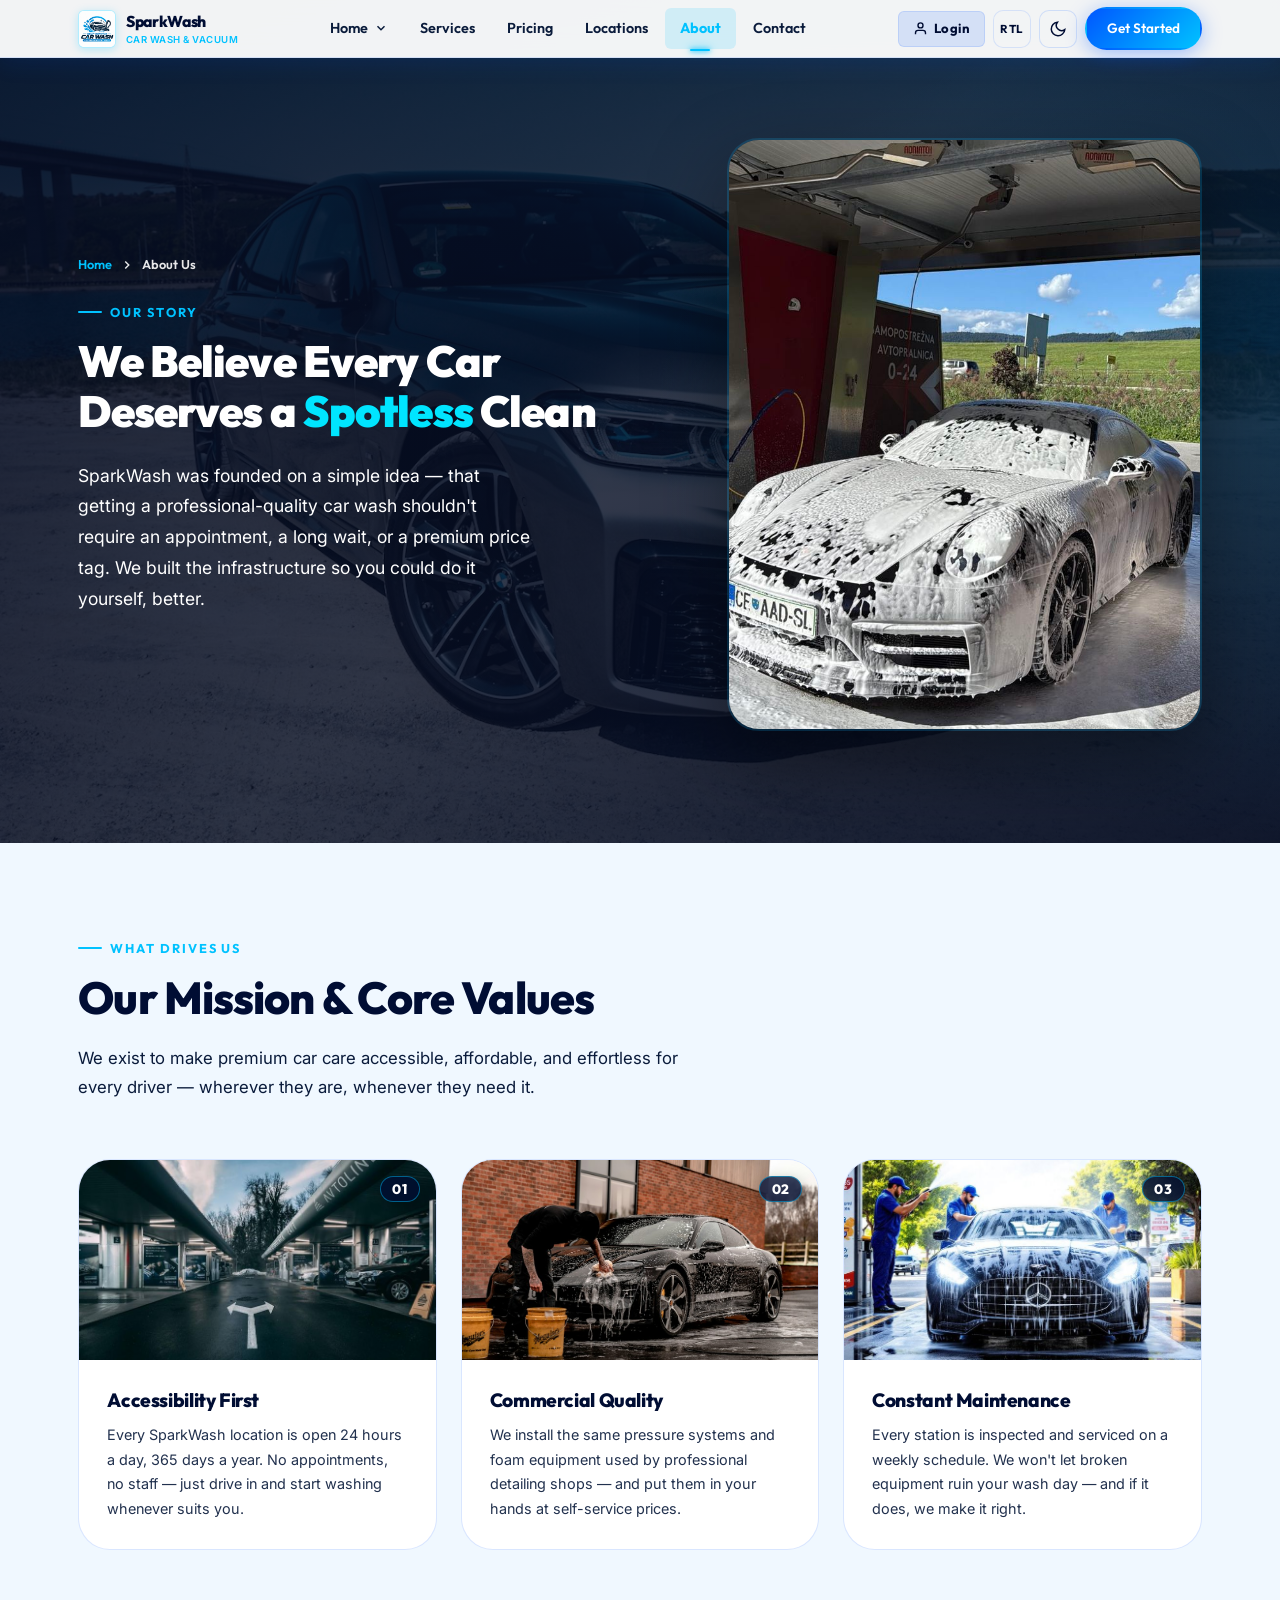
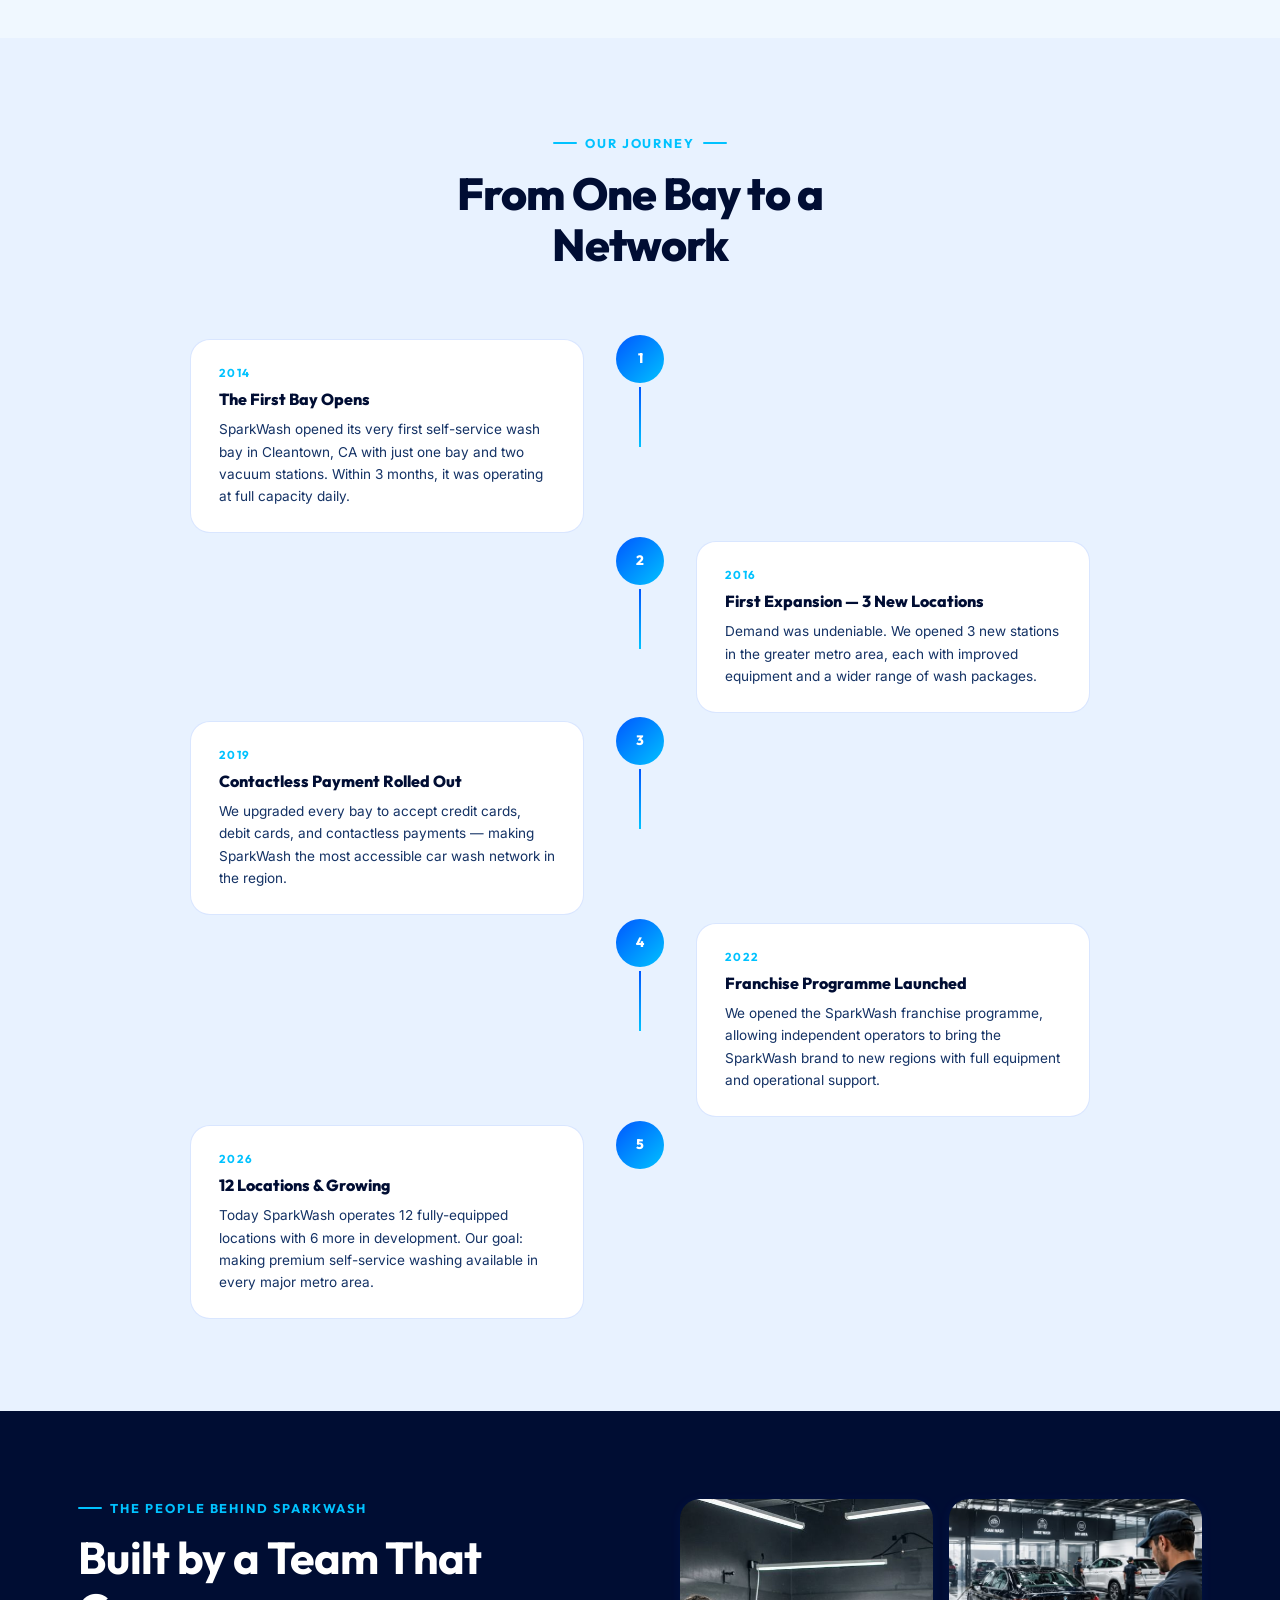
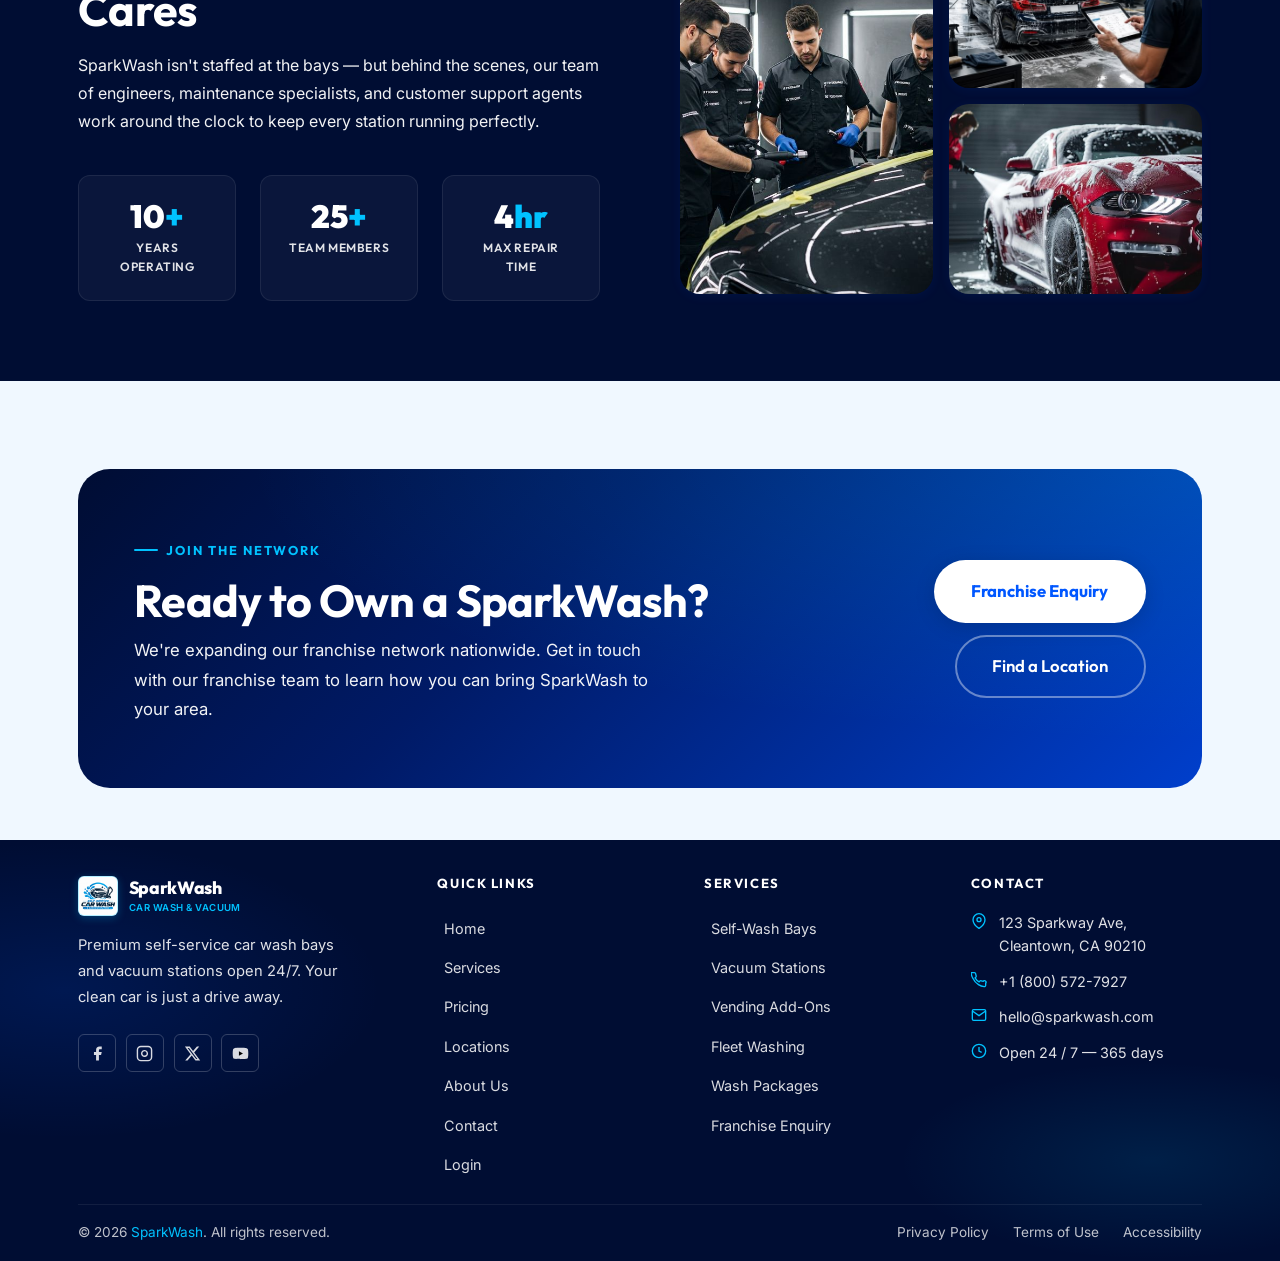
==== commit b540049a: "all changed" ====
--- a/about.html
+++ b/about.html
@@ -23,14 +23,11 @@
 
 <body>
   <a href="#main-content" class="skip-link">Skip to main content</a>
-  <div id="site-loader" role="status">
-    <div class="loader-brand"><svg class="loader-icon" viewBox="0 0 24 24" fill="none" stroke="currentColor"
-        stroke-width="2" stroke-linecap="round" stroke-linejoin="round" aria-hidden="true">
-        <path d="M7 16.5c-1.5 0-3-1.5-3-3s1.5-3 3-3h10c1.5 0 3 1.5 3 3s-1.5 3-3 3H7z" />
-        <path d="M7 10.5V7a5 5 0 0110 0v3.5" />
-        <circle cx="9" cy="19" r="1" />
-        <circle cx="15" cy="19" r="1" />
-      </svg>
+  <div id="site-loader" role="status" aria-label="Loading SparkWash">
+    <div class="loader-brand">
+      <div class="brand-icon loader-brand-icon" aria-hidden="true">
+        <img src="assets/images/logo.jpg" alt="SparkWash Logo" />
+      </div>
       <div class="loader-name">Spark<span>Wash</span></div>
     </div>
     <div class="loader-bar">
@@ -115,35 +112,165 @@
     </div>
   </header>
 
-  <nav id="mobile-menu" role="navigation" aria-label="Mobile navigation">
-    <div class="mobile-nav-item" data-accordion><button class="mobile-nav-link" aria-expanded="false">Home<svg
-          viewBox="0 0 24 24" fill="none" stroke="currentColor" stroke-width="2.5" aria-hidden="true">
-          <polyline points="6 9 12 15 18 9" />
-        </svg></button>
-      <div class="mobile-submenu"><a href="index.html">Home 1</a><a href="home-2.html">Home 2</a></div>
+  <!-- Mobile Menu Backdrop -->
+  <div id="mobile-menu-backdrop" class="mobile-menu-backdrop" aria-hidden="true"></div>
+
+  <!-- Mobile Menu Drawer -->
+  <nav id="mobile-menu" class="mobile-menu-drawer" role="navigation" aria-label="Mobile navigation" aria-hidden="true">
+    <div class="mobile-menu-header">
+      <div class="mobile-brand">
+        <div class="brand-icon" aria-hidden="true">
+          <img src="assets/images/logo.jpg" alt="SparkWash Logo" />
+        </div>
+        <div class="brand-text">
+          <span class="brand-name">SparkWash</span>
+          <span class="brand-tagline">Car Wash & Vacuum</span>
+        </div>
+      </div>
+      <button id="menu-close" class="mobile-close-btn" aria-label="Close navigation menu">
+        <svg viewBox="0 0 24 24" fill="none" stroke="currentColor" stroke-width="2.5" aria-hidden="true">
+          <line x1="18" y1="6" x2="6" y2="18" />
+          <line x1="6" y1="6" x2="18" y2="18" />
+        </svg>
+      </button>
     </div>
-    <a href="services.html" class="mobile-nav-link">Services</a>
-    <a href="pricing.html" class="mobile-nav-link">Pricing</a>
-    <a href="locations.html" class="mobile-nav-link">Locations</a>
-    <a href="about.html" class="mobile-nav-link active">About</a>
-    <a href="contact.html" class="mobile-nav-link">Contact</a>
-    <a href="login.html" class="mobile-nav-link">Login</a>
-    <div class="mobile-controls"><button class="ctrl-btn" data-dark-toggle><svg class="icon-moon" viewBox="0 0 24 24"
-          fill="none" stroke="currentColor" stroke-width="2" aria-hidden="true">
-          <path d="M21 12.79A9 9 0 1111.21 3 7 7 0 0021 12.79z" />
-        </svg><svg class="icon-sun" viewBox="0 0 24 24" fill="none" stroke="currentColor" stroke-width="2"
-          stroke-linecap="round" stroke-linejoin="round" aria-hidden="true" style="display:none">
-          <circle cx="12" cy="12" r="5" />
-          <line x1="12" y1="1" x2="12" y2="3" />
-          <line x1="12" y1="21" x2="12" y2="23" />
-          <line x1="4.22" y1="4.22" x2="5.64" y2="5.64" />
-          <line x1="18.36" y1="18.36" x2="19.78" y2="19.78" />
-          <line x1="1" y1="12" x2="3" y2="12" />
-          <line x1="21" y1="12" x2="23" y2="12" />
-          <line x1="4.22" y1="19.78" x2="5.64" y2="18.36" />
-          <line x1="18.36" y1="5.64" x2="19.78" y2="4.22" />
-        </svg></button><button class="ctrl-btn" data-dir-toggle>RTL</button></div>
-    <div class="mobile-cta"><a href="contact.html" class="btn btn-primary">Get Started Today</a></div>
+
+    <div class="mobile-menu-body">
+      <!-- Home accordion -->
+      <div class="mobile-nav-item" data-accordion>
+        <button class="mobile-nav-link" aria-expanded="false" aria-haspopup="true">
+          <span class="mobile-nav-link-content">
+            <svg class="mobile-nav-icon" viewBox="0 0 24 24" fill="none" stroke="currentColor" stroke-width="2" aria-hidden="true">
+              <path d="M3 9l9-7 9 7v11a2 2 0 01-2 2H5a2 2 0 01-2-2z" />
+              <polyline points="9 22 9 12 15 12 15 22" />
+            </svg>
+            <span>Home</span>
+          </span>
+          <svg class="mobile-chevron" viewBox="0 0 24 24" fill="none" stroke="currentColor" stroke-width="2.5" aria-hidden="true">
+            <polyline points="6 9 12 15 18 9" />
+          </svg>
+        </button>
+        <div class="mobile-submenu" role="group">
+          <a href="index.html">
+            <svg viewBox="0 0 24 24" fill="none" stroke="currentColor" stroke-width="2" aria-hidden="true">
+              <path d="M3 9l9-7 9 7v11a2 2 0 01-2 2H5a2 2 0 01-2-2z" />
+              <polyline points="9 22 9 12 15 12 15 22" />
+            </svg>
+            <span>Home 1 (Classic)</span>
+          </a>
+          <a href="home-2.html">
+            <svg viewBox="0 0 24 24" fill="none" stroke="currentColor" stroke-width="2" aria-hidden="true">
+              <rect x="3" y="3" width="7" height="7" />
+              <rect x="14" y="3" width="7" height="7" />
+              <rect x="14" y="14" width="7" height="7" />
+              <rect x="3" y="14" width="7" height="7" />
+            </svg>
+            <span>Home 2 (Modern)</span>
+          </a>
+        </div>
+      </div>
+
+      <a href="services.html" class="mobile-nav-link">
+        <span class="mobile-nav-link-content">
+          <svg class="mobile-nav-icon" viewBox="0 0 24 24" fill="none" stroke="currentColor" stroke-width="2" aria-hidden="true">
+            <polygon points="12 2 2 7 12 12 22 7 12 2" />
+            <polyline points="2 17 12 22 22 17" />
+            <polyline points="2 12 12 17 22 12" />
+          </svg>
+          <span>Services</span>
+        </span>
+      </a>
+
+      <a href="pricing.html" class="mobile-nav-link">
+        <span class="mobile-nav-link-content">
+          <svg class="mobile-nav-icon" viewBox="0 0 24 24" fill="none" stroke="currentColor" stroke-width="2" aria-hidden="true">
+            <line x1="12" y1="1" x2="12" y2="23" />
+            <path d="M17 5H9.5a3.5 3.5 0 000 7h5a3.5 3.5 0 010 7H6" />
+          </svg>
+          <span>Pricing</span>
+        </span>
+      </a>
+
+      <a href="locations.html" class="mobile-nav-link">
+        <span class="mobile-nav-link-content">
+          <svg class="mobile-nav-icon" viewBox="0 0 24 24" fill="none" stroke="currentColor" stroke-width="2" aria-hidden="true">
+            <path d="M21 10c0 7-9 13-9 13s-9-6-9-13a9 9 0 0118 0z" />
+            <circle cx="12" cy="10" r="3" />
+          </svg>
+          <span>Locations</span>
+        </span>
+      </a>
+
+      <a href="about.html" class="mobile-nav-link active">
+        <span class="mobile-nav-link-content">
+          <svg class="mobile-nav-icon" viewBox="0 0 24 24" fill="none" stroke="currentColor" stroke-width="2" aria-hidden="true">
+            <circle cx="12" cy="12" r="10" />
+            <line x1="12" y1="16" x2="12" y2="12" />
+            <line x1="12" y1="8" x2="12.01" y2="8" />
+          </svg>
+          <span>About</span>
+        </span>
+      </a>
+
+      <a href="contact.html" class="mobile-nav-link">
+        <span class="mobile-nav-link-content">
+          <svg class="mobile-nav-icon" viewBox="0 0 24 24" fill="none" stroke="currentColor" stroke-width="2" aria-hidden="true">
+            <path d="M22 16.92v3a2 2 0 01-2.18 2 19.79 19.79 0 01-8.63-3.07A19.5 19.5 0 013.07 9.8a2 2 0 012-2.18H8.5a2 2 0 012 1.72 12.84 12.84 0 00.7 2.81 2 2 0 01-.45 2.11L9.58 15.5A16 16 0 0015.5 21.42l1.06-1.06a2 2 0 012.11-.45 12.84 12.84 0 002.81.7A2 2 0 0122 16.92z" />
+          </svg>
+          <span>Contact</span>
+        </span>
+      </a>
+
+      <a href="login.html" class="mobile-nav-link">
+        <span class="mobile-nav-link-content">
+          <svg class="mobile-nav-icon" viewBox="0 0 24 24" fill="none" stroke="currentColor" stroke-width="2" aria-hidden="true">
+            <path d="M20 21v-2a4 4 0 00-4-4H8a4 4 0 00-4 4v2" />
+            <circle cx="12" cy="7" r="4" />
+          </svg>
+          <span>Login / Portal</span>
+        </span>
+      </a>
+    </div>
+
+    <div class="mobile-menu-footer">
+      <div class="mobile-footer-actions">
+        <button class="mobile-action-btn" data-dir-toggle aria-label="Toggle RTL layout">
+          <svg viewBox="0 0 24 24" fill="none" stroke="currentColor" stroke-width="2" width="15" height="15" aria-hidden="true">
+            <polyline points="16 3 21 8 16 13" />
+            <line x1="21" y1="8" x2="3" y2="8" />
+            <polyline points="8 21 3 16 8 11" />
+            <line x1="3" y1="16" x2="21" y2="16" />
+          </svg>
+          <span>RTL Mode</span>
+        </button>
+        <button class="mobile-action-btn" data-dark-toggle aria-label="Toggle Dark Mode">
+          <svg class="icon-moon" viewBox="0 0 24 24" fill="none" stroke="currentColor" stroke-width="2" width="15" height="15" aria-hidden="true">
+            <path d="M21 12.79A9 9 0 1111.21 3 7 7 0 0021 12.79z" />
+          </svg>
+          <svg class="icon-sun" viewBox="0 0 24 24" fill="none" stroke="currentColor" stroke-width="2" width="15" height="15" aria-hidden="true" style="display:none">
+            <circle cx="12" cy="12" r="5" />
+            <line x1="12" y1="1" x2="12" y2="3" />
+            <line x1="12" y1="21" x2="12" y2="23" />
+            <line x1="4.22" y1="4.22" x2="5.64" y2="5.64" />
+            <line x1="18.36" y1="18.36" x2="19.78" y2="19.78" />
+            <line x1="1" y1="12" x2="3" y2="12" />
+            <line x1="21" y1="12" x2="23" y2="12" />
+            <line x1="4.22" y1="19.78" x2="5.64" y2="18.36" />
+            <line x1="18.36" y1="5.64" x2="19.78" y2="4.22" />
+          </svg>
+          <span>Theme</span>
+        </button>
+      </div>
+
+      <div class="mobile-cta">
+        <a href="contact.html" class="btn btn-primary" style="width:100%;justify-content:center;">Get Started Today</a>
+      </div>
+
+      <div class="mobile-support-info">
+        <span class="pulse-dot" aria-hidden="true"></span>
+        <span>Open 24/7 &bull; Support: (800) 572-7927</span>
+      </div>
+    </div>
   </nav>
 
   <main id="main-content">
@@ -182,22 +309,37 @@
         </div>
         <div class="values-grid">
           <article class="value-card animate-fadeup delay-1">
-            <div class="value-card-num" aria-hidden="true">01</div>
-            <h3>Accessibility First</h3>
-            <p>Every SparkWash location is open 24 hours a day, 365 days a year. No appointments, no staff — just drive
-              in and start washing whenever suits you.</p>
+            <div class="value-card-img-wrap">
+              <img src="assets/images/about/p32.jpg" alt="SparkWash modern self-service wash bay facility open 24/7" loading="lazy" />
+              <span class="value-card-badge">01</span>
+            </div>
+            <div class="value-card-body">
+              <h3>Accessibility First</h3>
+              <p>Every SparkWash location is open 24 hours a day, 365 days a year. No appointments, no staff — just drive
+                in and start washing whenever suits you.</p>
+            </div>
           </article>
           <article class="value-card animate-fadeup delay-2">
-            <div class="value-card-num" aria-hidden="true">02</div>
-            <h3>Commercial Quality</h3>
-            <p>We install the same pressure systems and foam equipment used by professional detailing shops — and put
-              them in your hands at self-service prices.</p>
+            <div class="value-card-img-wrap">
+              <img src="assets/images/services/wand-wash.jpg" alt="Commercial quality detailing and foam wash" loading="lazy" />
+              <span class="value-card-badge">02</span>
+            </div>
+            <div class="value-card-body">
+              <h3>Commercial Quality</h3>
+              <p>We install the same pressure systems and foam equipment used by professional detailing shops — and put
+                them in your hands at self-service prices.</p>
+            </div>
           </article>
           <article class="value-card animate-fadeup delay-3">
-            <div class="value-card-num" aria-hidden="true">03</div>
-            <h3>Constant Maintenance</h3>
-            <p>Every station is inspected and serviced on a weekly schedule. We won't let broken equipment ruin your
-              wash day — and if it does, we make it right.</p>
+            <div class="value-card-img-wrap">
+              <img src="assets/images/services/p34.jpg" alt="Professional station inspection and weekly maintenance" loading="lazy" />
+              <span class="value-card-badge">03</span>
+            </div>
+            <div class="value-card-body">
+              <h3>Constant Maintenance</h3>
+              <p>Every station is inspected and serviced on a weekly schedule. We won't let broken equipment ruin your
+                wash day — and if it does, we make it right.</p>
+            </div>
           </article>
         </div>
       </div>
--- a/assets/css/style.css
+++ b/assets/css/style.css
@@ -445,7 +445,31 @@
 .loader-brand {
   display: flex;
   align-items: center;
-  gap: 0.75rem;
+  gap: 0.85rem;
+}
+
+.loader-brand-icon,
+.loader-brand .brand-icon {
+  width: 48px;
+  height: 48px;
+  background: #FFFFFF;
+  border-radius: var(--radius-sm);
+  display: flex;
+  align-items: center;
+  justify-content: center;
+  flex-shrink: 0;
+  overflow: hidden;
+  box-shadow: 0 4px 20px rgba(0, 194, 255, 0.45);
+  border: 1.5px solid rgba(0, 194, 255, 0.4);
+  animation: loaderPulse 1.4s ease-in-out infinite;
+}
+
+.loader-brand-icon img,
+.loader-brand .brand-icon img {
+  width: 100%;
+  height: 100%;
+  object-fit: cover;
+  display: block;
 }
 
 .loader-icon {
@@ -879,105 +903,205 @@
   color: var(--clr-cyan);
 }
 
-/* ─── MOBILE MENU ───────────────────────────────────────── */
+/* ─── MOBILE MENU BACKDROP & DRAWER ─────────────────────── */
+.mobile-menu-backdrop {
+  position: fixed;
+  inset: 0;
+  z-index: 1001;
+  background: rgba(0, 13, 51, 0.65);
+  backdrop-filter: blur(8px);
+  -webkit-backdrop-filter: blur(8px);
+  opacity: 0;
+  visibility: hidden;
+  transition: opacity 0.35s cubic-bezier(0.16, 1, 0.3, 1), visibility 0.35s;
+  pointer-events: none;
+}
+
+.mobile-menu-backdrop.open {
+  opacity: 1;
+  visibility: visible;
+  pointer-events: auto;
+}
+
+#mobile-menu.mobile-menu-drawer,
 #mobile-menu {
   position: fixed;
-  inset: 0;
-  z-index: 999;
-  background: var(--bg-page);
-  padding: calc(var(--header-h) + 1.5rem) 1.5rem 2rem;
+  top: 0;
+  bottom: 0;
+  right: 0;
+  left: auto;
+  width: 330px;
+  max-width: 88vw;
+  height: 100vh;
+  height: 100dvh;
+  z-index: 1002;
+  background: var(--bg-card);
+  box-shadow: -10px 0 40px rgba(0, 0, 0, 0.35);
+  border-left: 1px solid var(--border-card);
   display: flex;
   flex-direction: column;
-  gap: 0.75rem;
-  overflow-y: auto;
+  overflow: hidden;
   opacity: 0;
   visibility: hidden;
   transform: translateX(100%);
-  transition: opacity var(--ease-med), transform var(--ease-med), visibility var(--ease-med);
-}
-
+  transition: transform 0.38s cubic-bezier(0.16, 1, 0.3, 1), opacity 0.25s ease, visibility 0.38s;
+  box-sizing: border-box;
+}
+
+[dir="rtl"] #mobile-menu.mobile-menu-drawer,
 [dir="rtl"] #mobile-menu {
+  right: auto;
+  left: 0;
+  border-left: none;
+  border-right: 1px solid var(--border-card);
+  box-shadow: 10px 0 40px rgba(0, 0, 0, 0.35);
   transform: translateX(-100%);
 }
 
 #mobile-menu.open {
   opacity: 1;
   visibility: visible;
-  transform: translateX(0);
-}
-
-.mobile-nav-group {
+  transform: translateX(0) !important;
+}
+
+/* Mobile Drawer Header */
+.mobile-menu-header {
+  display: flex;
+  align-items: center;
+  justify-content: space-between;
+  padding: 1.15rem 1.25rem;
+  border-bottom: 1px solid var(--border-light);
+  background: var(--bg-nav);
+  flex-shrink: 0;
+}
+
+.mobile-brand {
+  display: flex;
+  align-items: center;
+  gap: 0.65rem;
+}
+
+.mobile-close-btn {
+  width: 36px;
+  height: 36px;
+  border-radius: var(--radius-sm);
+  background: rgba(0, 194, 255, 0.08);
+  border: 1px solid var(--border-card);
+  color: var(--txt-heading);
+  display: flex;
+  align-items: center;
+  justify-content: center;
+  cursor: pointer;
+  transition: all var(--ease-fast);
+}
+
+.mobile-close-btn:hover {
+  background: rgba(0, 194, 255, 0.2);
+  color: var(--clr-cyan);
+  border-color: var(--clr-cyan);
+  transform: rotate(90deg);
+}
+
+.mobile-close-btn svg {
+  width: 18px;
+  height: 18px;
+}
+
+/* Mobile Drawer Body */
+.mobile-menu-body {
+  flex: 1;
+  overflow-y: auto;
+  -webkit-overflow-scrolling: touch;
+  padding: 1rem 1.1rem;
   display: flex;
   flex-direction: column;
-  gap: 0.75rem;
-  width: 100%;
+  gap: 0.45rem;
 }
 
 .mobile-nav-item {
   width: 100%;
 }
 
-.mobile-nav-item .mobile-nav-link,
+.mobile-nav-link,
 button.mobile-nav-link,
-.mobile-nav-link {
+.mobile-nav-item .mobile-nav-link {
   width: 100%;
   box-sizing: border-box;
   display: flex;
   align-items: center;
   justify-content: space-between;
+  padding: 0.75rem 0.95rem;
   font-family: var(--font-heading);
-  font-size: 1.15rem;
-  font-weight: 700;
+  font-size: 0.98rem;
+  font-weight: 600;
+  color: var(--txt-body);
+  border-radius: var(--radius-sm);
+  border: 1px solid transparent;
+  background: transparent;
+  text-decoration: none;
+  cursor: pointer;
+  transition: all var(--ease-fast);
+}
+
+.mobile-nav-link-content {
+  display: flex;
+  align-items: center;
+  gap: 0.75rem;
+}
+
+.mobile-nav-icon {
+  width: 19px;
+  height: 19px;
+  color: var(--clr-cyan);
+  flex-shrink: 0;
+  transition: transform var(--ease-fast);
+}
+
+.mobile-chevron {
+  width: 16px;
+  height: 16px;
+  color: var(--txt-muted);
+  flex-shrink: 0;
+  transition: transform var(--ease-fast);
+}
+
+.mobile-nav-item.open .mobile-chevron {
+  transform: rotate(180deg);
+  color: var(--clr-cyan);
+}
+
+.mobile-nav-link:hover {
+  background: rgba(0, 194, 255, 0.08);
   color: var(--txt-heading);
-  padding: 0.9rem 1.1rem;
-  border-radius: var(--radius-md);
-  border: 1px solid var(--border-card);
-  background: transparent;
-  transition: all var(--ease-fast);
-  cursor: pointer;
-  text-decoration: none;
-}
-
-.mobile-nav-link:hover {
-  background: rgba(0, 194, 255, 0.07);
-  border-color: var(--clr-cyan);
-  color: var(--clr-cyan);
+  border-color: rgba(0, 194, 255, 0.2);
+}
+
+.mobile-nav-link:hover .mobile-nav-icon {
+  transform: scale(1.1);
 }
 
 .mobile-nav-link.active {
-  background: rgba(0, 194, 255, 0.15) !important;
-  border-color: var(--clr-cyan) !important;
+  background: rgba(0, 194, 255, 0.12) !important;
   color: var(--clr-cyan) !important;
+  border-color: rgba(0, 194, 255, 0.35) !important;
   font-weight: 700 !important;
-  border-left: 4px solid var(--clr-cyan) !important;
-  box-shadow: 0 0 15px rgba(0, 194, 255, 0.2);
+  border-left: 3.5px solid var(--clr-cyan) !important;
 }
 
 [dir="rtl"] .mobile-nav-link.active {
-  border-left: 1px solid var(--clr-cyan) !important;
-  border-right: 4px solid var(--clr-cyan) !important;
-}
-
-.mobile-nav-link svg {
-  width: 18px;
-  height: 18px;
-  transition: transform var(--ease-fast);
-  flex-shrink: 0;
-}
-
-.mobile-nav-item.open .mobile-nav-link svg {
-  transform: rotate(180deg);
+  border-left: 1px solid rgba(0, 194, 255, 0.35) !important;
+  border-right: 3.5px solid var(--clr-cyan) !important;
 }
 
 .mobile-submenu {
   display: none;
   flex-direction: column;
-  gap: 0.35rem;
-  padding: 0.4rem 0 0.4rem 1.25rem;
+  gap: 0.25rem;
+  padding: 0.3rem 0 0.3rem 1.8rem;
 }
 
 [dir="rtl"] .mobile-submenu {
-  padding: 0.4rem 1.25rem 0.4rem 0;
+  padding: 0.3rem 1.8rem 0.3rem 0;
 }
 
 .mobile-nav-item.open .mobile-submenu {
@@ -987,20 +1111,20 @@
 .mobile-submenu a {
   display: flex;
   align-items: center;
-  gap: 0.75rem;
+  gap: 0.65rem;
   font-family: var(--font-heading);
-  font-size: 0.95rem;
+  font-size: 0.88rem;
   font-weight: 600;
   color: var(--txt-muted);
-  padding: 0.65rem 0.9rem;
-  border-radius: var(--radius-sm);
-  border: 1px solid transparent;
+  padding: 0.55rem 0.8rem;
+  border-radius: var(--radius-xs);
+  text-decoration: none;
   transition: all var(--ease-fast);
 }
 
 .mobile-submenu a svg {
-  width: 18px;
-  height: 18px;
+  width: 16px;
+  height: 16px;
   color: var(--clr-cyan);
   flex-shrink: 0;
 }
@@ -1013,22 +1137,87 @@
   font-weight: 700;
 }
 
-.mobile-controls {
-  margin-top: auto;
-  padding-top: 1.5rem;
-  border-top: 1px solid var(--border-card);
-  display: flex;
-  gap: 0.75rem;
-  flex-wrap: wrap;
+/* Mobile Drawer Footer */
+.mobile-menu-footer {
+  padding: 1rem 1.1rem 1.25rem;
+  border-top: 1px solid var(--border-light);
+  background: var(--bg-nav);
+  display: flex;
+  flex-direction: column;
+  gap: 0.85rem;
+  flex-shrink: 0;
+}
+
+.mobile-footer-actions {
+  display: grid;
+  grid-template-columns: 1fr 1fr;
+  gap: 0.6rem;
+}
+
+.mobile-action-btn {
+  display: flex;
+  align-items: center;
+  justify-content: center;
+  gap: 0.45rem;
+  padding: 0.55rem 0.75rem;
+  border-radius: var(--radius-sm);
+  background: rgba(0, 194, 255, 0.06);
+  border: 1px solid var(--border-card);
+  color: var(--txt-heading);
+  font-family: var(--font-heading);
+  font-size: 0.82rem;
+  font-weight: 700;
+  cursor: pointer;
+  transition: all var(--ease-fast);
+}
+
+.mobile-action-btn:hover {
+  background: rgba(0, 194, 255, 0.15);
+  border-color: var(--clr-cyan);
+  color: var(--clr-cyan);
+}
+
+.mobile-action-btn svg {
+  flex-shrink: 0;
 }
 
 .mobile-cta {
-  margin-top: 1rem;
+  margin-top: 0.25rem;
 }
 
 .mobile-cta .btn {
   width: 100%;
   justify-content: center;
+}
+
+.mobile-support-info {
+  display: flex;
+  align-items: center;
+  justify-content: center;
+  gap: 0.45rem;
+  font-size: 0.75rem;
+  color: var(--txt-muted);
+  font-weight: 500;
+}
+
+.pulse-dot {
+  width: 7px;
+  height: 7px;
+  border-radius: 50%;
+  background: #10B981;
+  box-shadow: 0 0 8px #10B981;
+  animation: pulseGreen 1.5s infinite;
+}
+
+@keyframes pulseGreen {
+  0%, 100% { opacity: 1; transform: scale(1); }
+  50% { opacity: 0.5; transform: scale(0.85); }
+}
+
+.table-responsive {
+  width: 100%;
+  overflow-x: auto;
+  -webkit-overflow-scrolling: touch;
 }
 
 /* ─── SCROLL-TO-TOP ─────────────────────────────────────── */
@@ -1241,6 +1430,11 @@
 .form-input::placeholder,
 .form-textarea::placeholder {
   color: var(--txt-muted);
+}
+
+.dark-mode .form-input::placeholder,
+.dark-mode .form-textarea::placeholder {
+  color: rgba(255, 255, 255, 0.6);
 }
 
 .form-input:focus,
--- a/assets/css/responsive.css
+++ b/assets/css/responsive.css
@@ -252,6 +252,7 @@
   .addon-table td {
     padding: 0.75rem 0.85rem;
     font-size: 0.84rem;
+    white-space: nowrap;
   }
 
   .hours-table td {
@@ -335,9 +336,19 @@
     height: 36px;
   }
 
+  #mobile-menu.mobile-menu-drawer,
+  #mobile-menu {
+    width: 290px;
+    max-width: 92vw;
+  }
+
+  .mobile-menu-body {
+    padding: 0.85rem 0.9rem;
+  }
+
   .mobile-nav-link {
-    font-size: 1rem;
-    padding: 0.75rem 0.85rem;
+    font-size: 0.92rem;
+    padding: 0.65rem 0.75rem;
   }
 
   .p-card {
--- a/assets/css/about.css
+++ b/assets/css/about.css
@@ -34,9 +34,9 @@
 
 .about-hero h1 {
   color: #fff;
-  font-size: clamp(2.5rem, 5vw, 5rem);
+  font-size: clamp(1.85rem, 3.4vw, 3.1rem);
   font-weight: 900;
-  line-height: 1.05;
+  line-height: 1.15;
   margin-bottom: 1.5rem;
 }
 
@@ -94,11 +94,14 @@
 }
 
 .value-card {
+  display: flex;
+  flex-direction: column;
   border-radius: var(--radius-xl);
-  padding: 2.5rem 2rem;
+  overflow: hidden;
+  padding: 0;
   border: 1.5px solid var(--border-card);
   background: var(--bg-card);
-  transition: all var(--ease-med);
+  transition: transform var(--ease-med), box-shadow var(--ease-med), border-color var(--ease-med);
 }
 
 .value-card:hover {
@@ -107,27 +110,86 @@
   border-color: var(--clr-cyan);
 }
 
-.value-card-num {
-  font-family: var(--font-heading);
-  font-size: 3rem;
-  font-weight: 900;
-  color: rgba(0, 194, 255, 0.12);
-  line-height: 1;
-  margin-bottom: 0.5rem;
+.value-card-img-wrap {
+  position: relative;
+  width: 100%;
+  height: 200px;
+  overflow: hidden;
+  background: #000D33;
+}
+
+.value-card-img-wrap img {
+  width: 100%;
+  height: 100%;
+  object-fit: cover;
+  transition: transform 0.5s ease;
+  display: block;
+}
+
+.value-card:hover .value-card-img-wrap img {
+  transform: scale(1.06);
+}
+
+.value-card-badge {
+  position: absolute;
+  top: 1rem;
+  right: 1rem;
+  font-family: var(--font-heading);
+  font-size: 0.85rem;
+  font-weight: 800;
+  letter-spacing: 0.05em;
+  color: #FFFFFF;
+  background: rgba(0, 13, 51, 0.78);
+  backdrop-filter: blur(8px);
+  -webkit-backdrop-filter: blur(8px);
+  border: 1px solid rgba(0, 194, 255, 0.45);
+  padding: 0.25rem 0.7rem;
+  border-radius: 999px;
+  box-shadow: 0 4px 14px rgba(0, 0, 0, 0.3);
+  line-height: 1.2;
+}
+
+.value-card-body {
+  padding: 1.75rem;
+  display: flex;
+  flex-direction: column;
+  flex: 1;
 }
 
 .value-card h3 {
   font-family: var(--font-heading);
-  font-size: 1.15rem;
+  font-size: 1.2rem;
   font-weight: 800;
   color: var(--txt-heading);
   margin-bottom: 0.6rem;
+  line-height: 1.35;
 }
 
 .value-card p {
-  font-size: 0.88rem;
-  color: var(--txt-muted);
+  font-size: 0.9rem;
+  color: var(--txt-body);
+  opacity: 0.9;
   line-height: 1.7;
+  margin: 0;
+}
+
+.dark-mode .value-card {
+  background: #061126;
+  border-color: rgba(0, 194, 255, 0.2);
+}
+
+.dark-mode .value-card:hover {
+  border-color: var(--clr-cyan);
+  box-shadow: 0 16px 36px rgba(0, 194, 255, 0.15);
+}
+
+.dark-mode .value-card h3 {
+  color: #FFFFFF;
+}
+
+.dark-mode .value-card p {
+  color: #D2E7FF;
+  opacity: 1;
 }
 
 /* Timeline */
@@ -337,30 +399,51 @@
   .values-grid {
     grid-template-columns: 1fr 1fr;
   }
+  /* ── Mobile Vertical Timeline — Elegant Left Spine Architecture ── */
+  .timeline {
+    display: flex;
+    flex-direction: column;
+    gap: 0;
+  }
   .tl-item {
-    grid-template-columns: 1fr;
-    gap: 1rem;
+    display: flex;
+    flex-direction: row;
+    align-items: stretch;
+    gap: 1.25rem;
+  }
+  .tl-empty {
+    display: none !important;
+  }
+  .tl-center {
+    display: flex;
+    flex-direction: column;
+    align-items: center;
+    flex-shrink: 0;
+    width: 44px;
+    order: 1;
+  }
+  .tl-dot {
+    width: 42px;
+    height: 42px;
+    font-size: 0.88rem;
+    box-shadow: 0 0 16px rgba(0, 194, 255, 0.4);
+  }
+  .tl-line {
+    width: 2px;
+    height: auto;
+    flex: 1;
+    min-height: 40px;
+    margin: 6px 0;
+    background: linear-gradient(to bottom, var(--clr-royal), var(--clr-cyan));
+  }
+  .tl-item:last-child .tl-line {
+    display: none !important;
   }
   .tl-item:nth-child(even) .tl-content,
   .tl-item:nth-child(odd) .tl-content {
-    grid-column: 1;
-  }
-  .tl-center {
-    flex-direction: row;
-    grid-column: 1;
-  }
-  .tl-line {
-    height: 2px;
-    width: auto;
+    order: 2;
     flex: 1;
-    min-height: 0;
-    margin: 0 4px;
-  }
-  .tl-item:last-child .tl-line {
-    display: block;
-  }
-  .timeline {
-    gap: 1.5rem;
+    margin: 0 0 1.75rem 0;
   }
   .team-strip-inner {
     grid-template-columns: 1fr;
@@ -389,3 +472,21 @@
     aspect-ratio: 4/3;
   }
 }
+
+@media (max-width: 540px) {
+  .tl-item {
+    gap: 0.85rem;
+  }
+  .tl-center {
+    width: 36px;
+  }
+  .tl-dot {
+    width: 36px;
+    height: 36px;
+    font-size: 0.8rem;
+  }
+  .tl-content {
+    padding: 1.15rem 1.25rem;
+    margin-bottom: 1.25rem;
+  }
+}
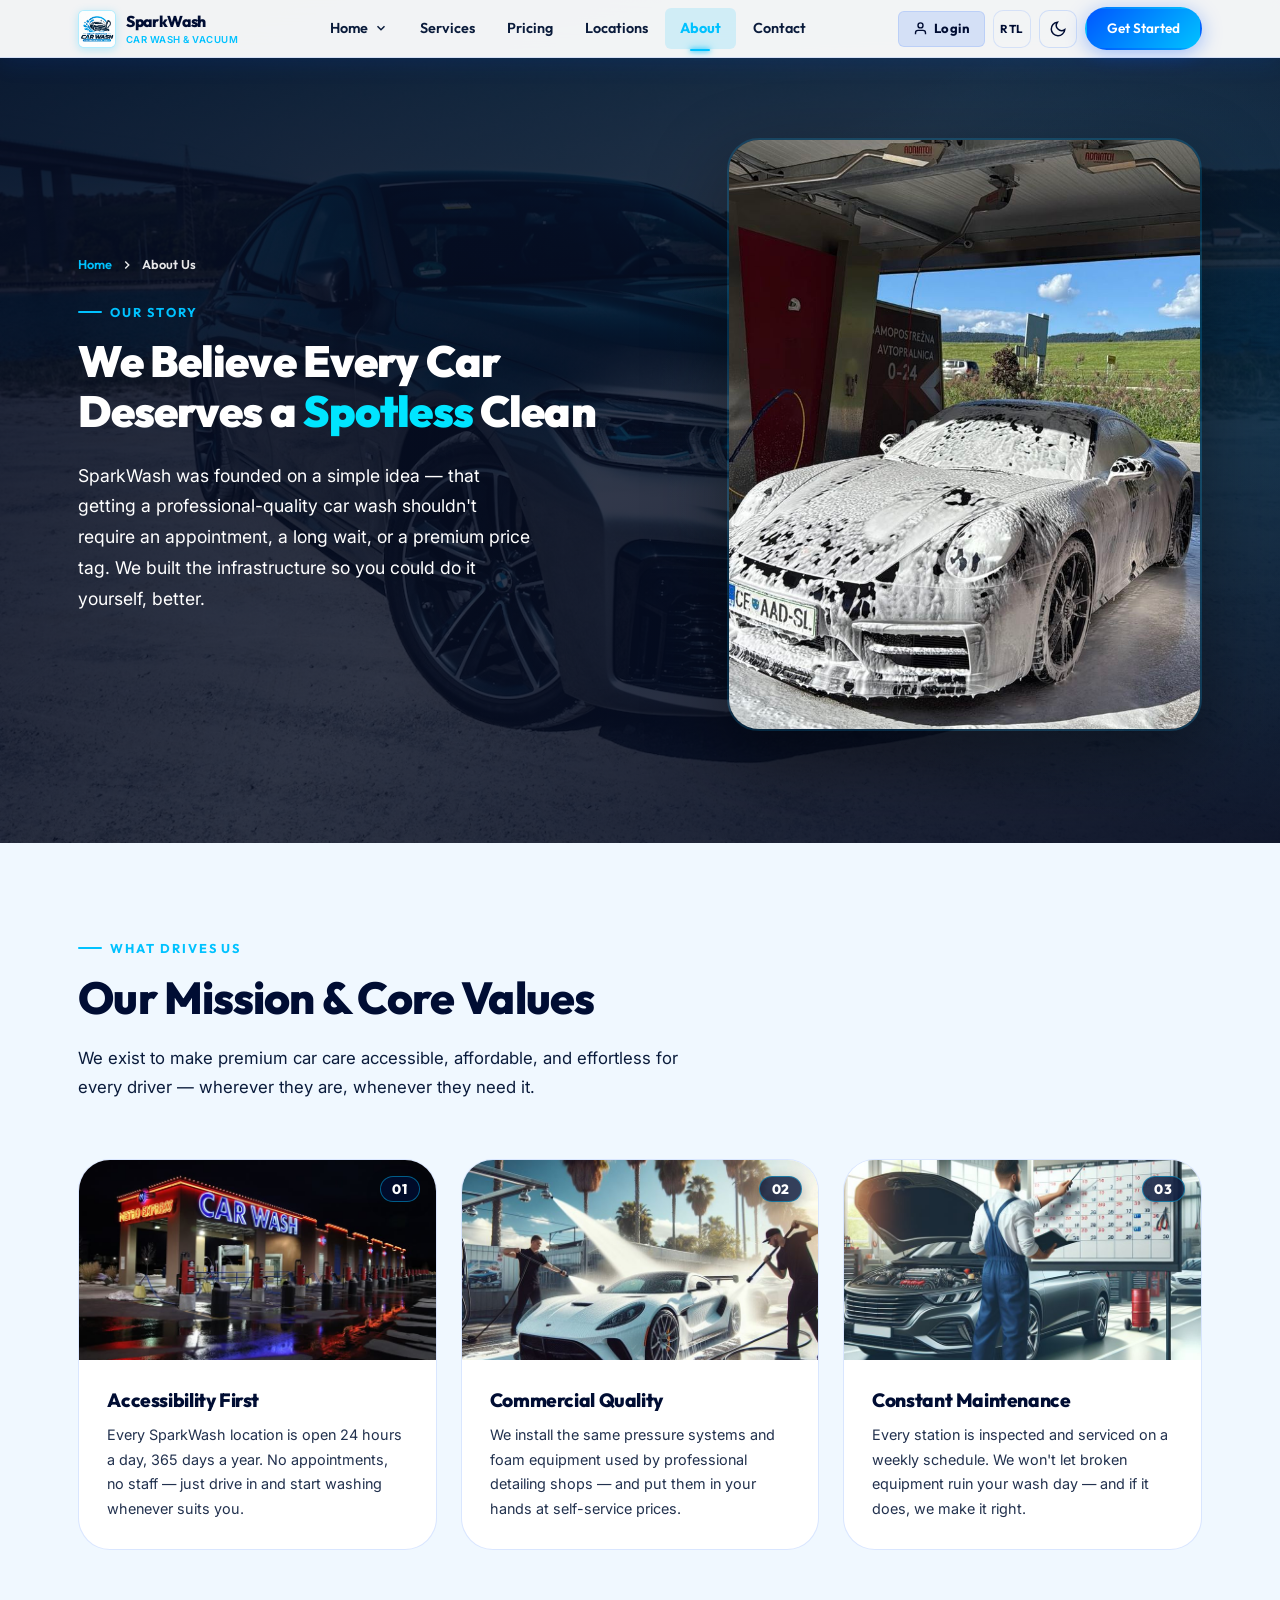
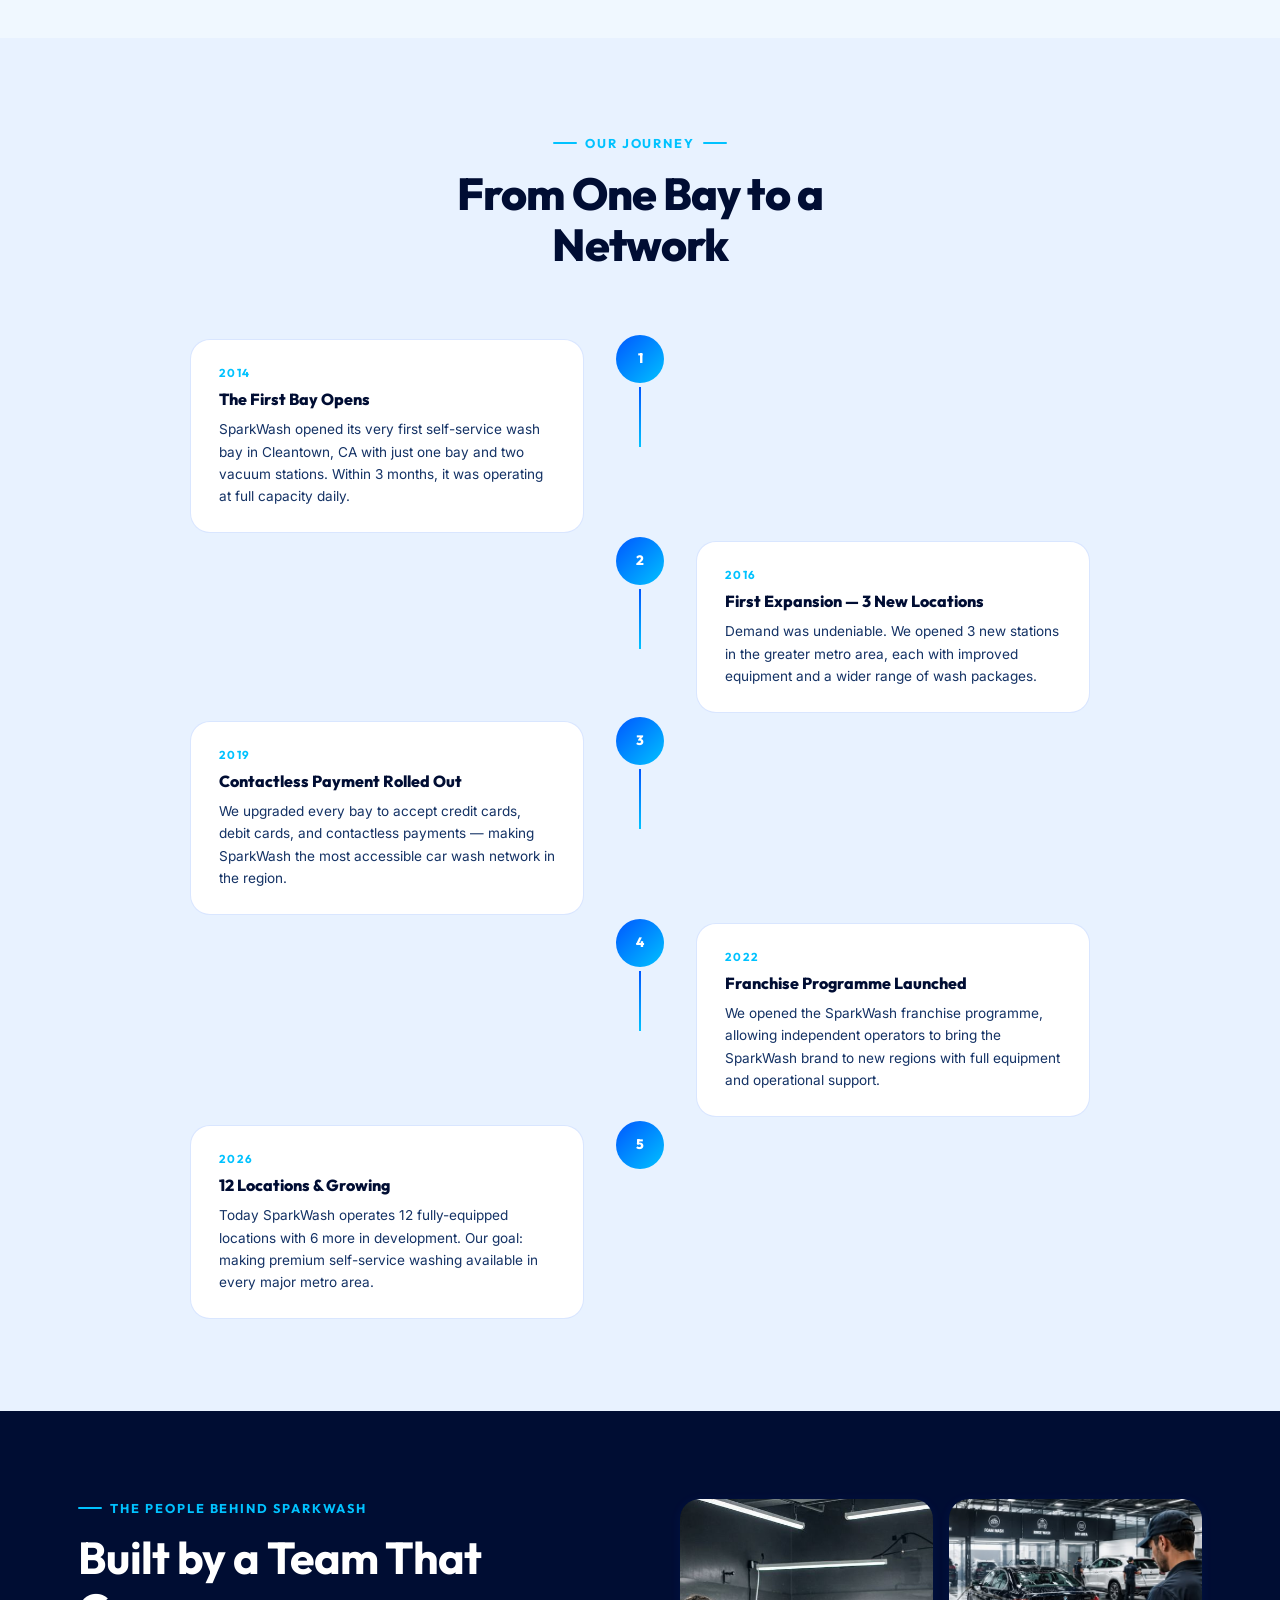
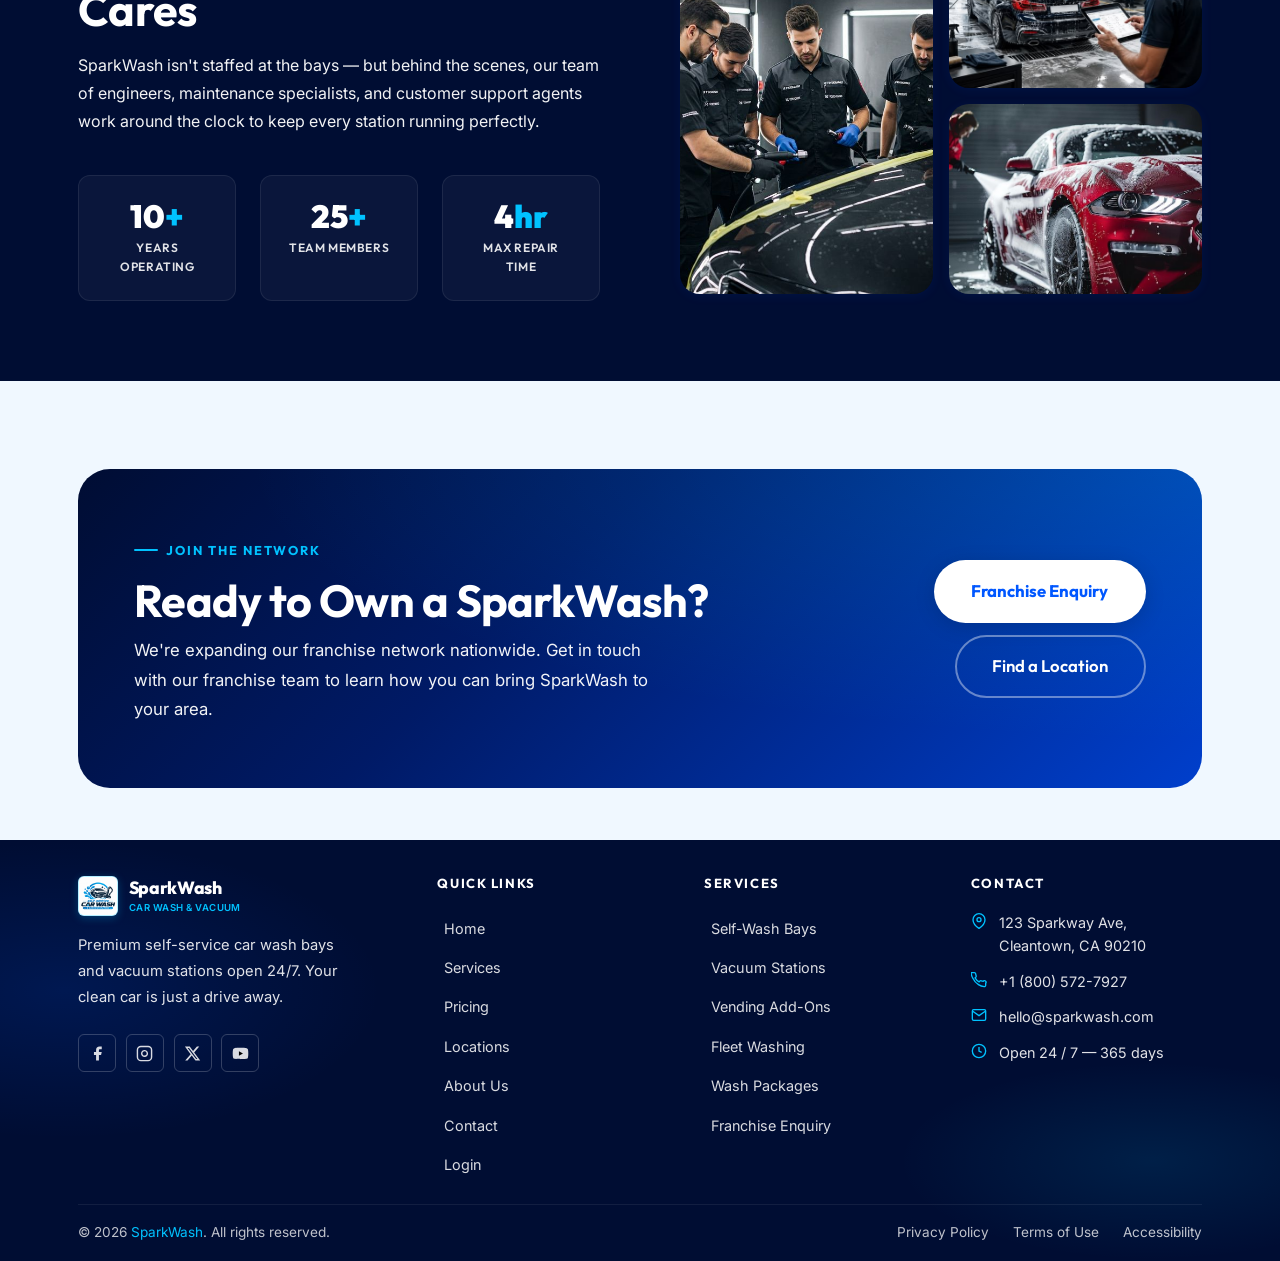
==== commit 21ebd54b: "image update" ====
--- a/about.html
+++ b/about.html
@@ -310,7 +310,7 @@
         <div class="values-grid">
           <article class="value-card animate-fadeup delay-1">
             <div class="value-card-img-wrap">
-              <img src="assets/images/about/p32.jpg" alt="SparkWash modern self-service wash bay facility open 24/7" loading="lazy" />
+              <img src="assets/images/about/p40.jpg" alt="SparkWash modern self-service wash bay facility open 24/7" loading="lazy" />
               <span class="value-card-badge">01</span>
             </div>
             <div class="value-card-body">
@@ -321,7 +321,7 @@
           </article>
           <article class="value-card animate-fadeup delay-2">
             <div class="value-card-img-wrap">
-              <img src="assets/images/services/wand-wash.jpg" alt="Commercial quality detailing and foam wash" loading="lazy" />
+              <img src="assets/images/services/p41.jpg" alt="Commercial quality detailing and foam wash" loading="lazy" />
               <span class="value-card-badge">02</span>
             </div>
             <div class="value-card-body">
@@ -332,7 +332,7 @@
           </article>
           <article class="value-card animate-fadeup delay-3">
             <div class="value-card-img-wrap">
-              <img src="assets/images/services/p34.jpg" alt="Professional station inspection and weekly maintenance" loading="lazy" />
+              <img src="assets/images/services/p42.jpg" alt="Professional station inspection and weekly maintenance" loading="lazy" />
               <span class="value-card-badge">03</span>
             </div>
             <div class="value-card-body">
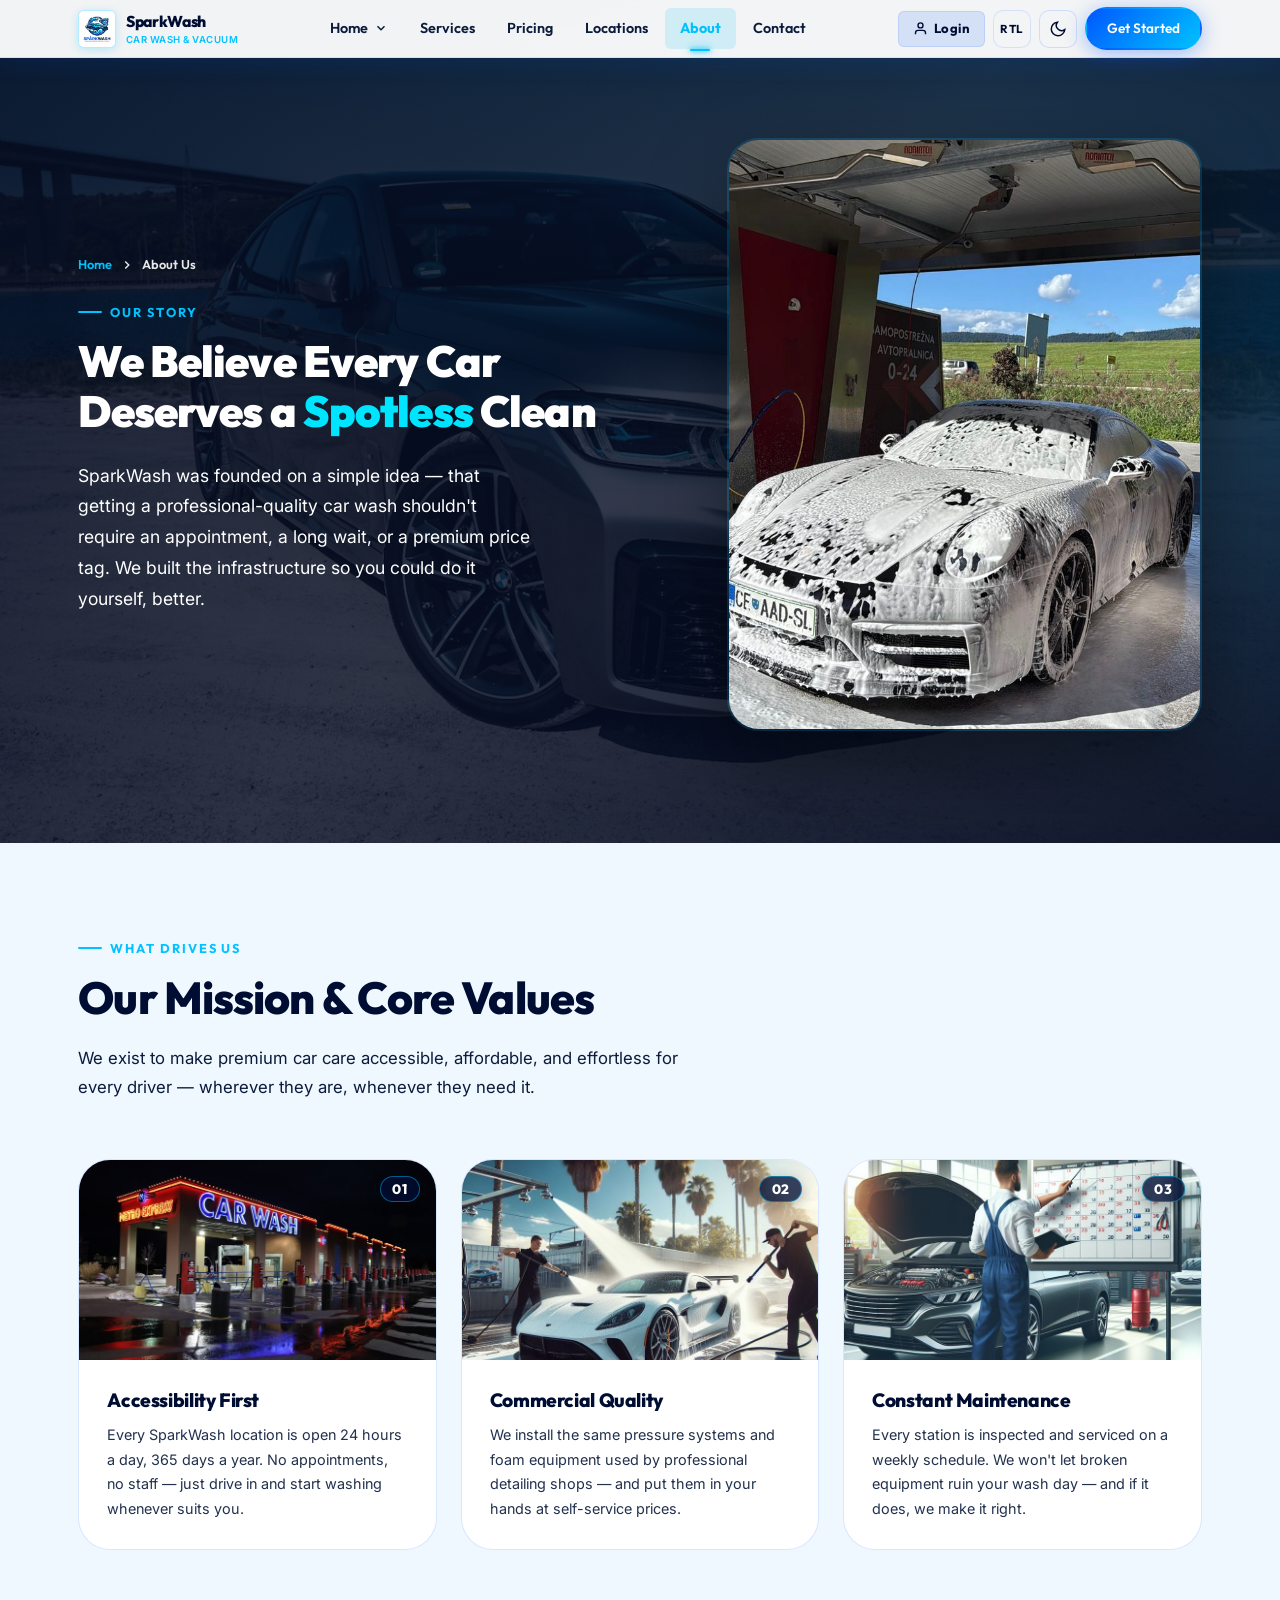
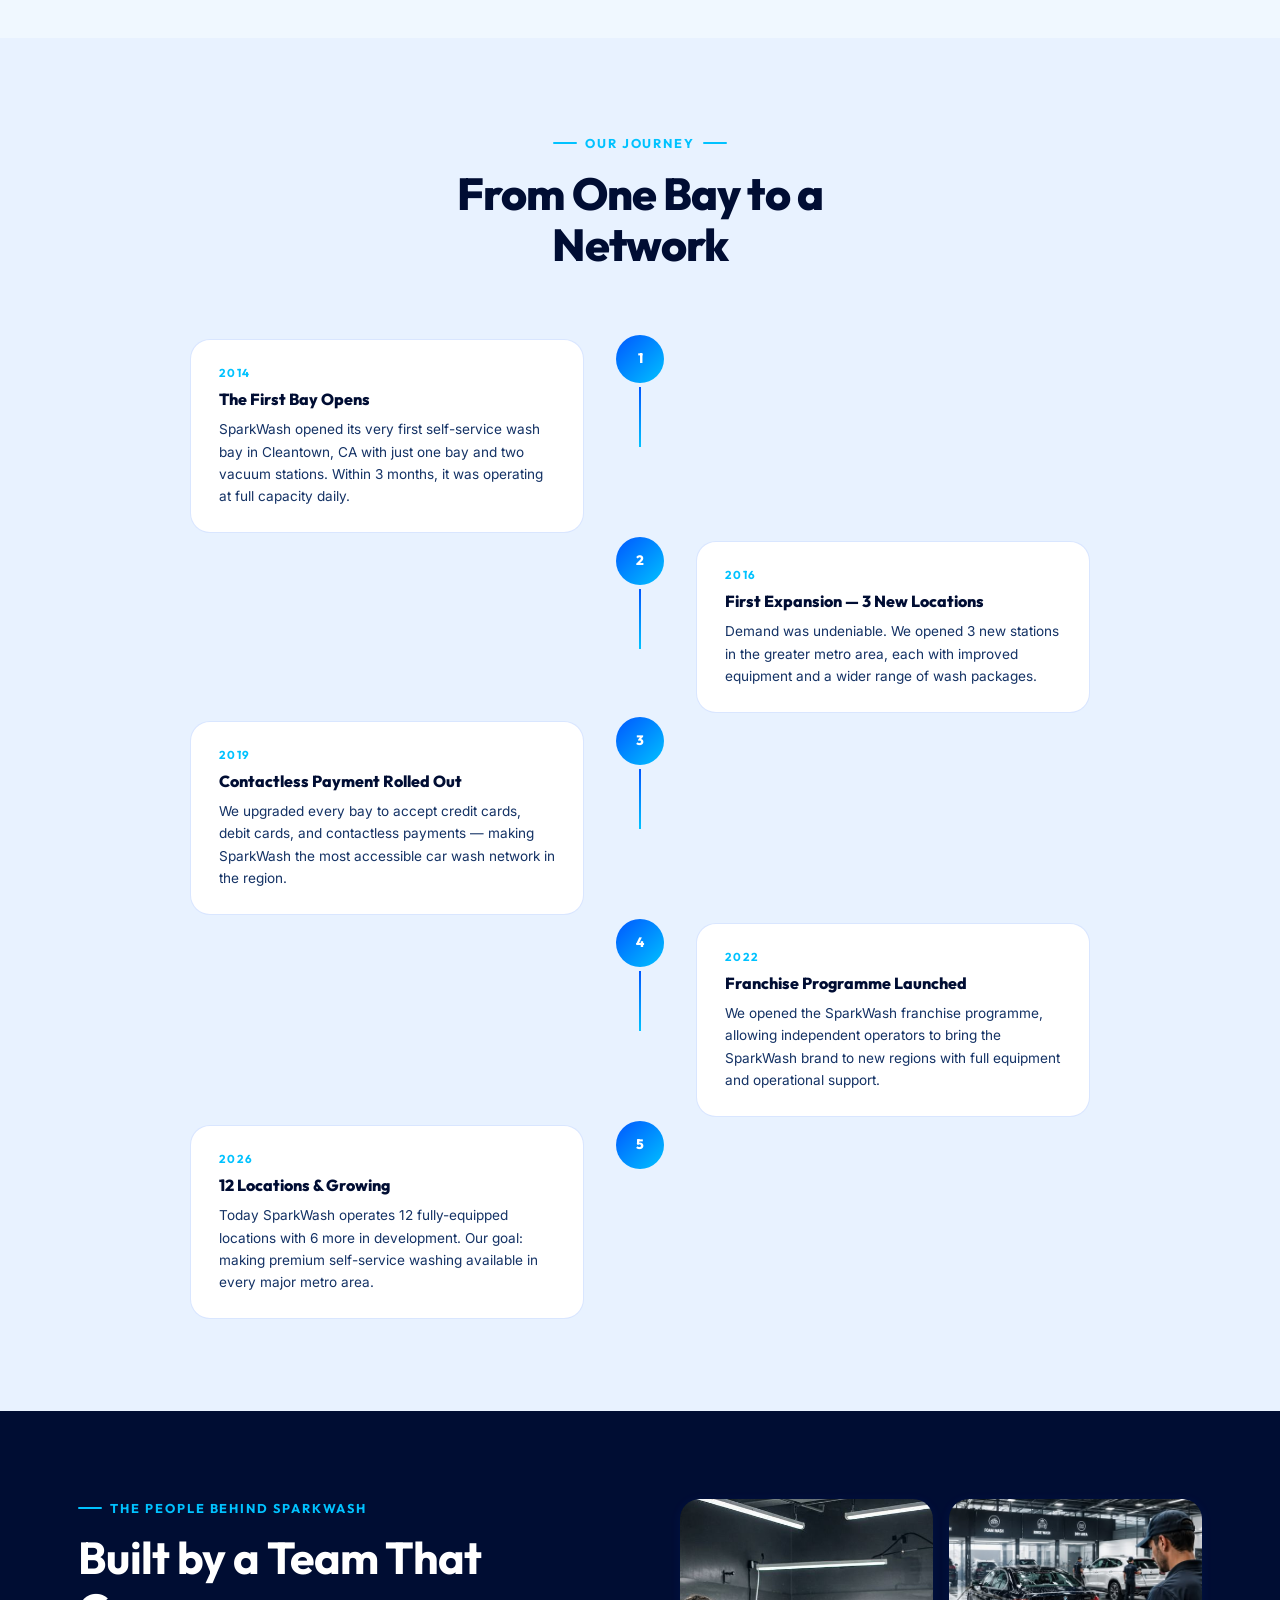
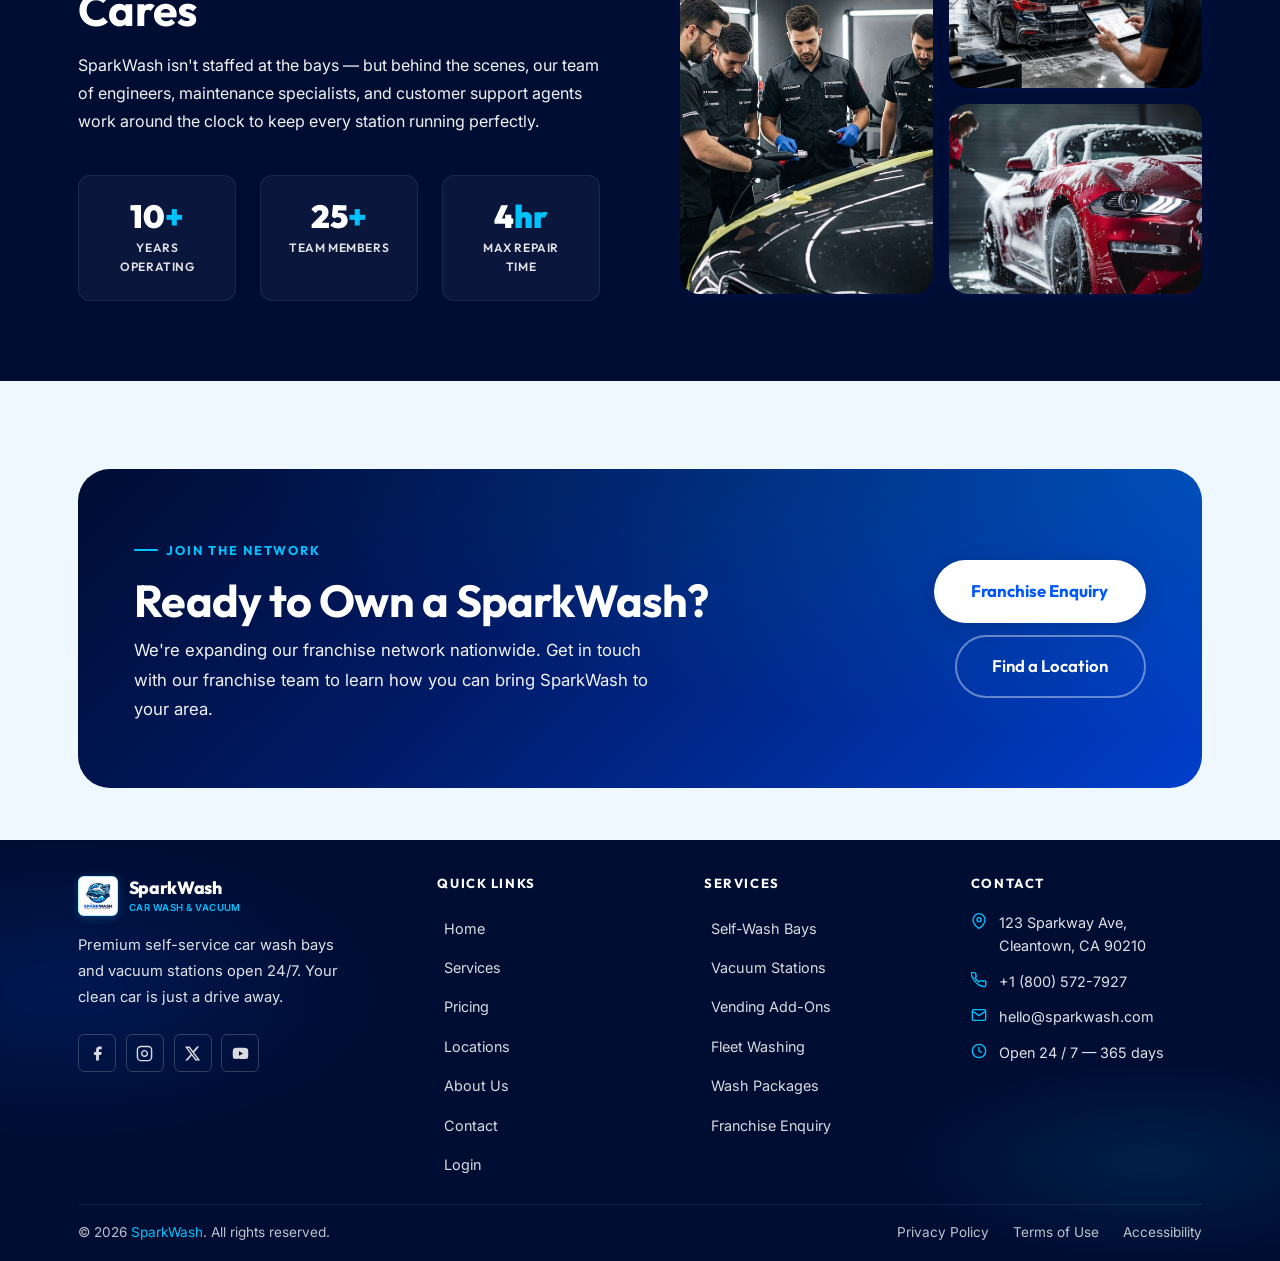
==== commit 61a1cb44: "logo changed" ====
--- a/about.html
+++ b/about.html
@@ -495,7 +495,7 @@
 
           <!-- Brand Column -->
           <div class="footer-brand-col">
-            <div class="footer-brand">
+            <a href="index.html" class="footer-brand" aria-label="SparkWash Home">
               <div class="brand-icon" aria-hidden="true">
                 <img src="assets/images/logo.jpg" alt="SparkWash Logo" />
               </div>
@@ -503,7 +503,7 @@
                 <span class="brand-name">SparkWash</span>
                 <span class="brand-tagline">Car Wash & Vacuum</span>
               </div>
-            </div>
+            </a>
             <p class="footer-desc">Premium self-service car wash bays and vacuum stations open 24/7. Your clean car is
               just a drive away.</p>
             <div class="footer-socials" aria-label="Social media links">
--- a/assets/css/style.css
+++ b/assets/css/style.css
@@ -1506,10 +1506,24 @@
 .footer-brand-col {}
 
 .footer-brand {
-  display: flex;
+  display: inline-flex;
   align-items: center;
   gap: 0.65rem;
   margin-bottom: 1.1rem;
+  text-decoration: none;
+  cursor: pointer;
+  transition: transform var(--ease-fast, 0.2s ease), opacity var(--ease-fast, 0.2s ease);
+}
+
+.footer-brand:hover {
+  opacity: 0.92;
+  transform: translateY(-2px);
+}
+
+.footer-brand:focus-visible {
+  outline: 2px solid var(--clr-cyan);
+  outline-offset: 4px;
+  border-radius: var(--radius-sm);
 }
 
 .footer-brand .brand-icon {
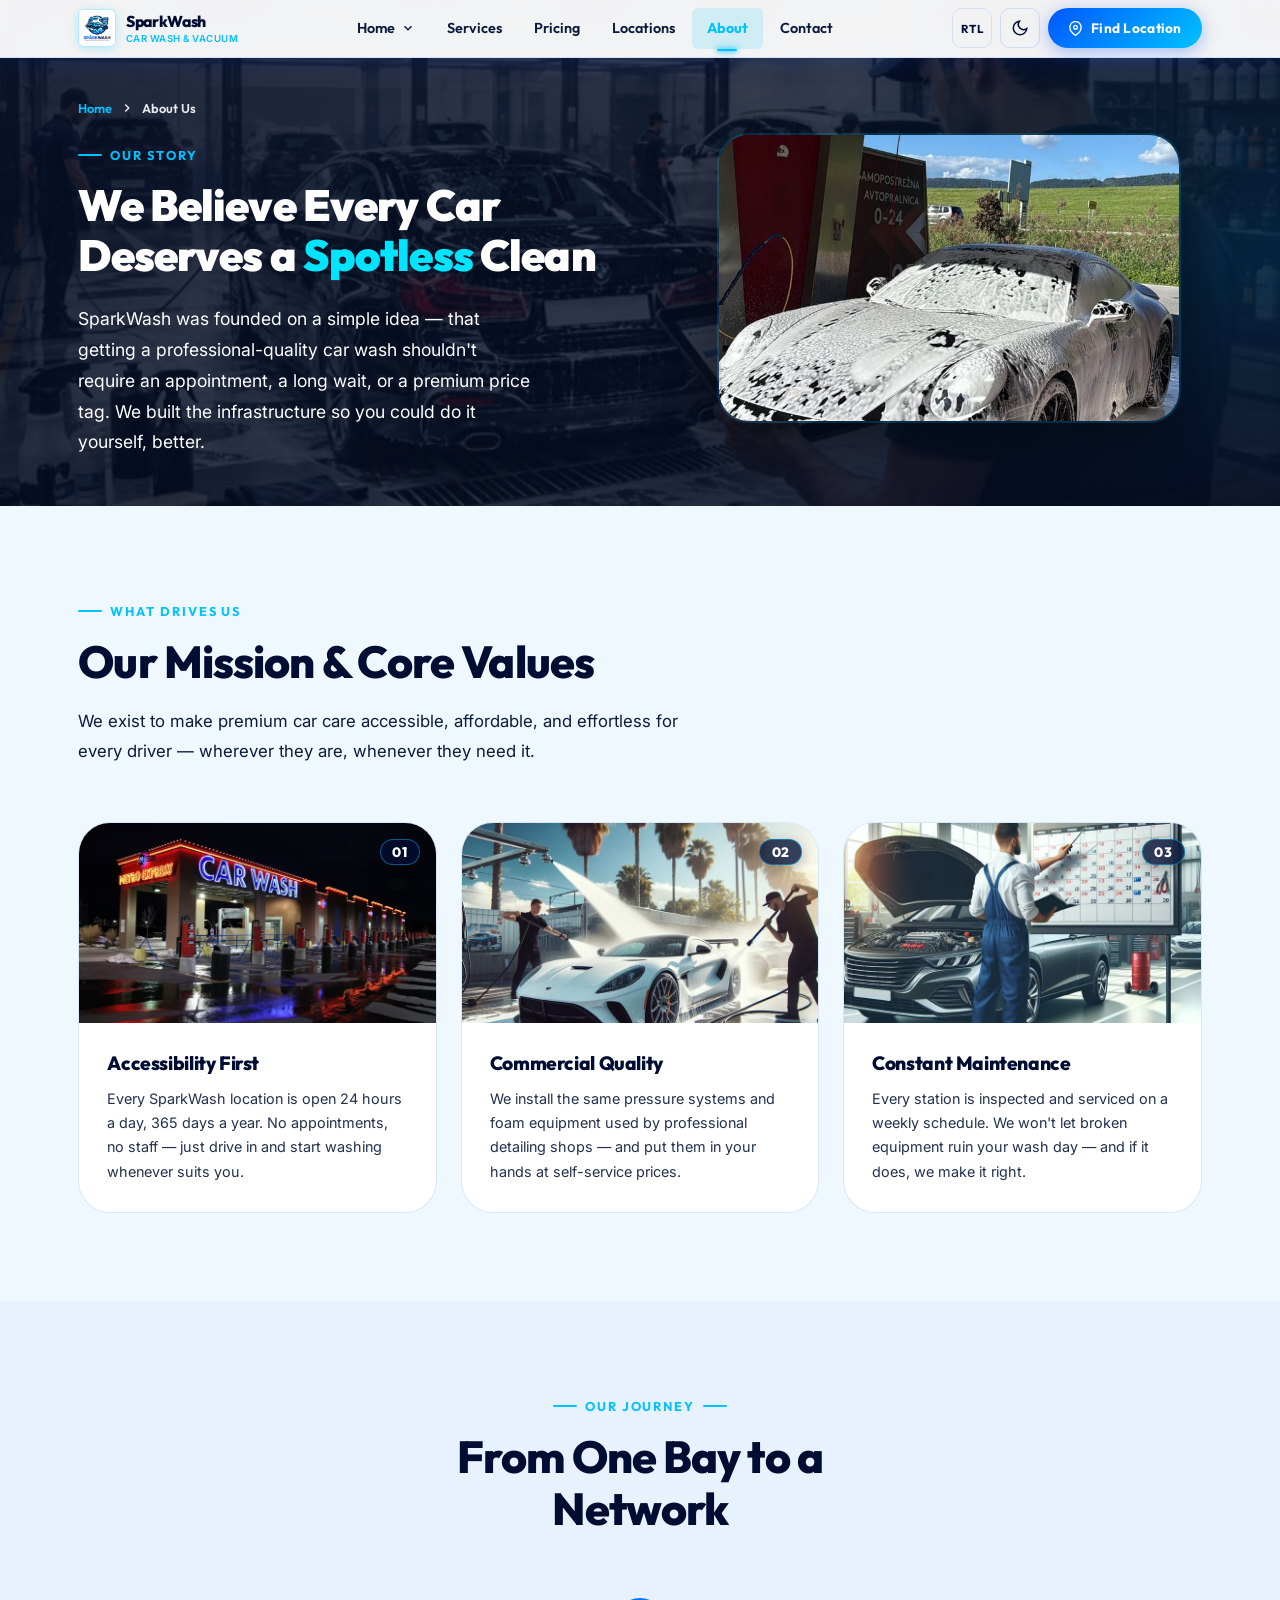
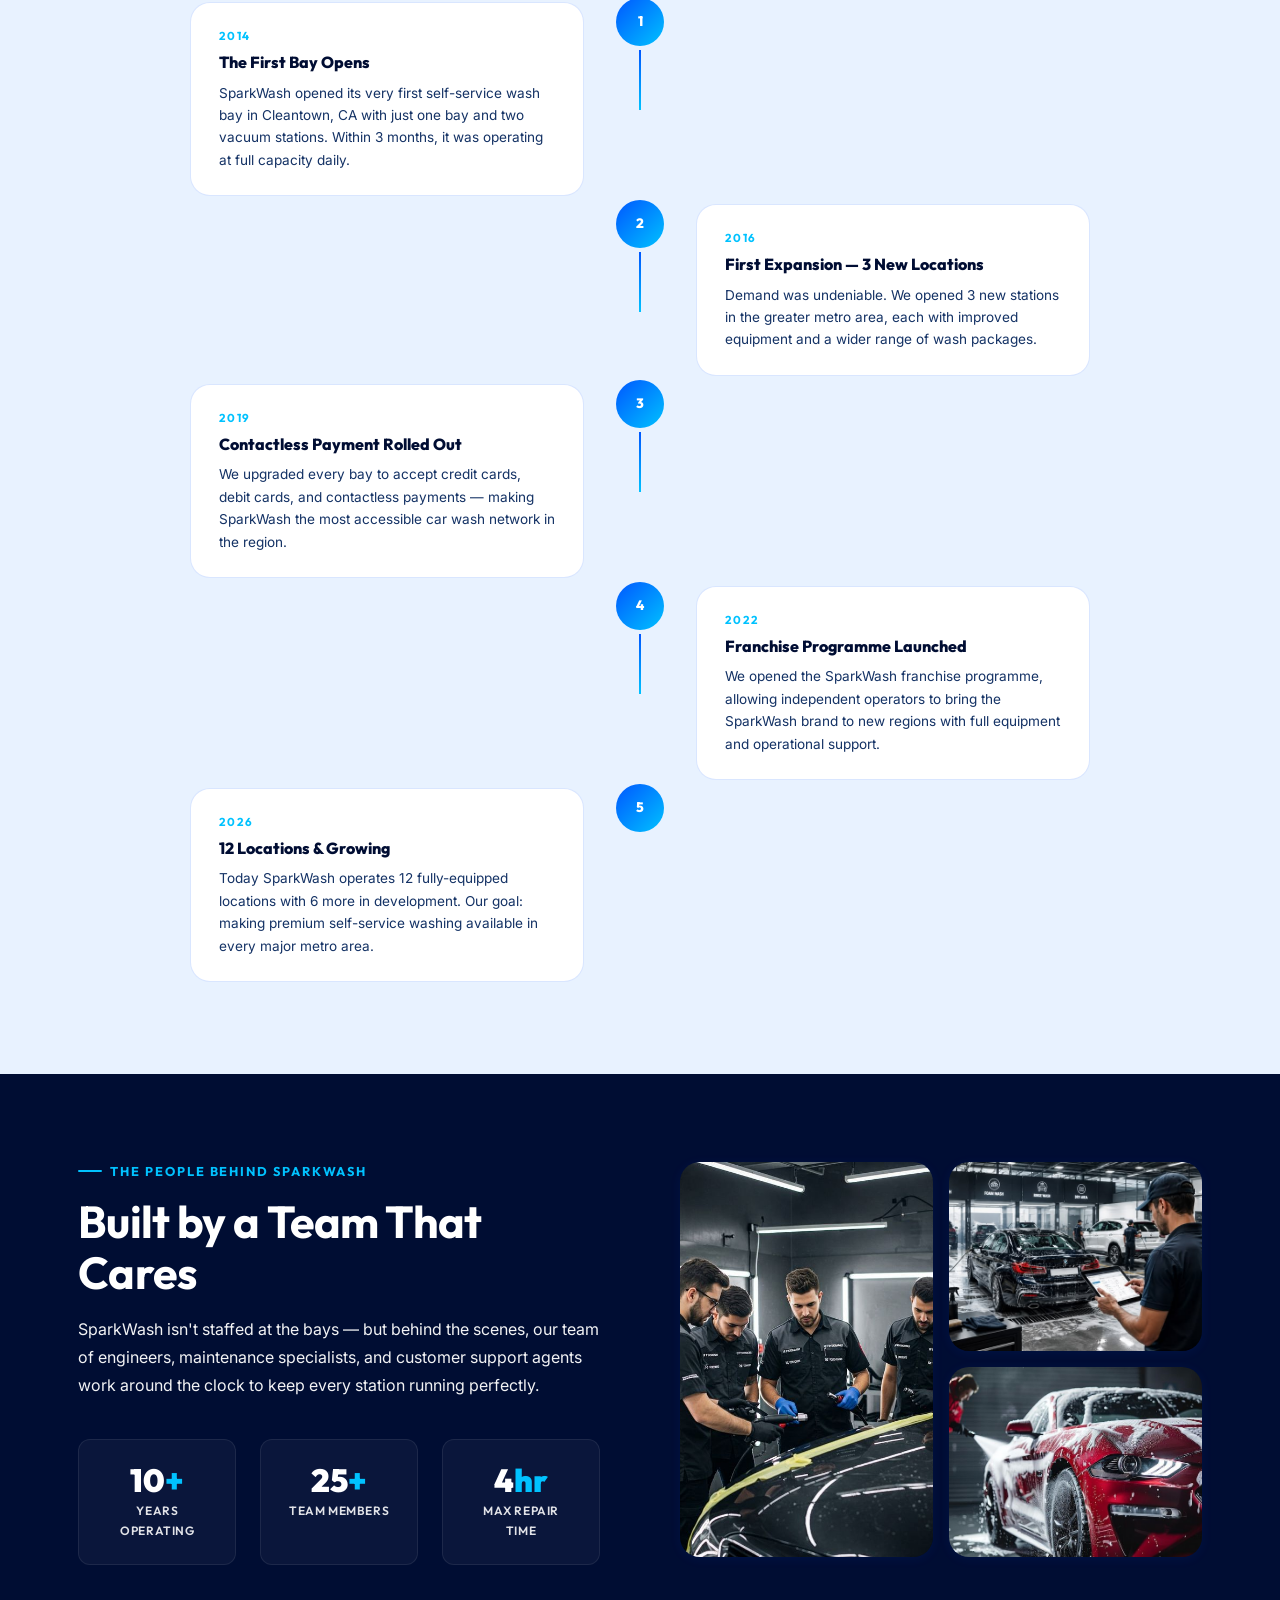
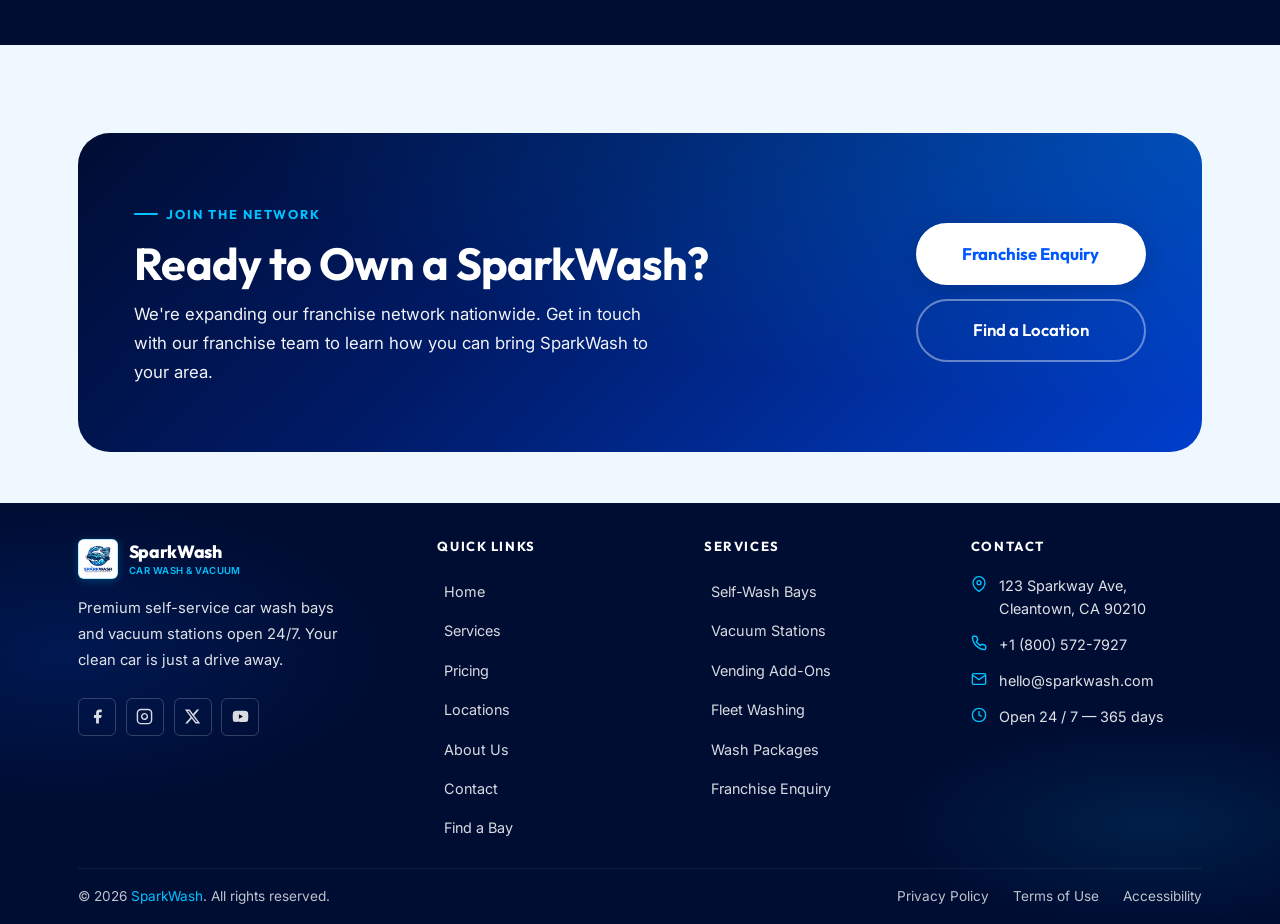
==== commit 62939b3c: "update" ====
--- a/about.html
+++ b/about.html
@@ -68,14 +68,6 @@
           <a href="contact.html" class="nav-link">Contact</a>
         </nav>
         <div class="header-controls">
-          <a href="login.html" class="ctrl-btn-login" aria-label="Login to SparkWash" title="Sign In">
-            <svg viewBox="0 0 24 24" fill="none" stroke="currentColor" stroke-width="2.2" width="15" height="15"
-              aria-hidden="true">
-              <path d="M20 21v-2a4 4 0 00-4-4H8a4 4 0 00-4 4v2" />
-              <circle cx="12" cy="7" r="4" />
-            </svg>
-            <span class="ctrl-login-text">Login</span>
-          </a>
           <button class="ctrl-btn" data-dir-toggle aria-label="Switch to RTL">RTL</button>
           <button class="ctrl-btn" data-dark-toggle aria-label="Toggle dark mode"><svg class="icon-moon"
               viewBox="0 0 24 24" fill="none" stroke="currentColor" stroke-width="2" aria-hidden="true">
@@ -92,7 +84,14 @@
               <line x1="4.22" y1="19.78" x2="5.64" y2="18.36" />
               <line x1="18.36" y1="5.64" x2="19.78" y2="4.22" />
             </svg></button>
-          <a href="contact.html" class="btn btn-primary btn-sm">Get Started</a>
+          <a href="locations.html" class="btn btn-primary header-cta" aria-label="Find a SparkWash Bay Near You">
+            <svg width="15" height="15" viewBox="0 0 24 24" fill="none" stroke="currentColor" stroke-width="2.2"
+              stroke-linecap="round" stroke-linejoin="round" aria-hidden="true">
+              <path d="M21 10c0 7-9 13-9 13s-9-6-9-13a9 9 0 0118 0z" />
+              <circle cx="12" cy="10" r="3" />
+            </svg>
+            <span>Find Location</span>
+          </a>
           <button id="menu-btn" class="menu-btn" aria-expanded="false" aria-controls="mobile-menu"
             aria-label="Toggle menu">
             <svg class="icon-hamburger" viewBox="0 0 24 24" fill="none" stroke="currentColor" stroke-width="2.2"
@@ -215,55 +214,17 @@
       <a href="contact.html" class="mobile-nav-link">
         <span class="mobile-nav-link-content">
           <svg class="mobile-nav-icon" viewBox="0 0 24 24" fill="none" stroke="currentColor" stroke-width="2" aria-hidden="true">
-            <path d="M22 16.92v3a2 2 0 01-2.18 2 19.79 19.79 0 01-8.63-3.07A19.5 19.5 0 013.07 9.8a2 2 0 012-2.18H8.5a2 2 0 012 1.72 12.84 12.84 0 00.7 2.81 2 2 0 01-.45 2.11L9.58 15.5A16 16 0 0015.5 21.42l1.06-1.06a2 2 0 012.11-.45 12.84 12.84 0 002.81.7A2 2 0 0122 16.92z" />
+            <path d="M22 16.92v3a2 2 0 0 1-2.18 2 19.79 19.79 0 0 1-8.63-3.07 19.5 19.5 0 0 1-6-6 19.79 19.79 0 0 1-3.07-8.67A2 2 0 0 1 4.11 2h3a2 2 0 0 1 2 1.72 12.84 12.84 0 0 0 .7 2.81 2 2 0 0 1-.45 2.11L8.09 9.91a16 16 0 0 0 6 6l1.27-1.27a2 2 0 0 1 2.11-.45 12.84 12.84 0 0 0 2.81.7A2 2 0 0 1 22 16.92z" />
           </svg>
           <span>Contact</span>
         </span>
       </a>
 
-      <a href="login.html" class="mobile-nav-link">
-        <span class="mobile-nav-link-content">
-          <svg class="mobile-nav-icon" viewBox="0 0 24 24" fill="none" stroke="currentColor" stroke-width="2" aria-hidden="true">
-            <path d="M20 21v-2a4 4 0 00-4-4H8a4 4 0 00-4 4v2" />
-            <circle cx="12" cy="7" r="4" />
-          </svg>
-          <span>Login / Portal</span>
-        </span>
-      </a>
     </div>
 
     <div class="mobile-menu-footer">
-      <div class="mobile-footer-actions">
-        <button class="mobile-action-btn" data-dir-toggle aria-label="Toggle RTL layout">
-          <svg viewBox="0 0 24 24" fill="none" stroke="currentColor" stroke-width="2" width="15" height="15" aria-hidden="true">
-            <polyline points="16 3 21 8 16 13" />
-            <line x1="21" y1="8" x2="3" y2="8" />
-            <polyline points="8 21 3 16 8 11" />
-            <line x1="3" y1="16" x2="21" y2="16" />
-          </svg>
-          <span>RTL Mode</span>
-        </button>
-        <button class="mobile-action-btn" data-dark-toggle aria-label="Toggle Dark Mode">
-          <svg class="icon-moon" viewBox="0 0 24 24" fill="none" stroke="currentColor" stroke-width="2" width="15" height="15" aria-hidden="true">
-            <path d="M21 12.79A9 9 0 1111.21 3 7 7 0 0021 12.79z" />
-          </svg>
-          <svg class="icon-sun" viewBox="0 0 24 24" fill="none" stroke="currentColor" stroke-width="2" width="15" height="15" aria-hidden="true" style="display:none">
-            <circle cx="12" cy="12" r="5" />
-            <line x1="12" y1="1" x2="12" y2="3" />
-            <line x1="12" y1="21" x2="12" y2="23" />
-            <line x1="4.22" y1="4.22" x2="5.64" y2="5.64" />
-            <line x1="18.36" y1="18.36" x2="19.78" y2="19.78" />
-            <line x1="1" y1="12" x2="3" y2="12" />
-            <line x1="21" y1="12" x2="23" y2="12" />
-            <line x1="4.22" y1="19.78" x2="5.64" y2="18.36" />
-            <line x1="18.36" y1="5.64" x2="19.78" y2="4.22" />
-          </svg>
-          <span>Theme</span>
-        </button>
-      </div>
-
       <div class="mobile-cta">
-        <a href="contact.html" class="btn btn-primary" style="width:100%;justify-content:center;">Get Started Today</a>
+        <a href="locations.html" class="btn btn-primary" style="width:100%;justify-content:center;">Find Location</a>
       </div>
 
       <div class="mobile-support-info">
@@ -549,7 +510,7 @@
               <li><a href="locations.html">Locations</a></li>
               <li><a href="about.html">About Us</a></li>
               <li><a href="contact.html">Contact</a></li>
-              <li><a href="login.html">Login</a></li>
+              <li><a href="locations.html">Find a Bay</a></li>
             </ul>
           </div>
 
@@ -577,9 +538,8 @@
               <span>123 Sparkway Ave, Cleantown, CA 90210</span>
             </div>
             <div class="footer-contact-item">
-              <svg viewBox="0 0 24 24" fill="none" stroke="currentColor" stroke-width="2" aria-hidden="true">
-                <path
-                  d="M22 16.92v3a2 2 0 01-2.18 2 19.79 19.79 0 01-8.63-3.07A19.5 19.5 0 013.07 9.8 19.79 19.79 0 01.07 1.23 2 2 0 012.03 1h3a2 2 0 012 1.72 12.84 12.84 0 00.7 2.81 2 2 0 01-.45 2.11L6.09 8.91a16 16 0 006 6l1.27-1.27a2 2 0 012.11-.45 12.84 12.84 0 002.81.7A2 2 0 0122 16.92z" />
+              <svg viewBox="0 0 24 24" fill="none" stroke="currentColor" stroke-width="2.2" stroke-linecap="round" stroke-linejoin="round" aria-hidden="true">
+                <path d="M22 16.92v3a2 2 0 0 1-2.18 2 19.79 19.79 0 0 1-8.63-3.07 19.5 19.5 0 0 1-6-6 19.79 19.79 0 0 1-3.07-8.67A2 2 0 0 1 4.11 2h3a2 2 0 0 1 2 1.72 12.84 12.84 0 0 0 .7 2.81 2 2 0 0 1-.45 2.11L8.09 9.91a16 16 0 0 0 6 6l1.27-1.27a2 2 0 0 1 2.11-.45 12.84 12.84 0 0 0 2.81.7A2 2 0 0 1 22 16.92z" />
               </svg>
               <a href="tel:+18005727927" style="color:inherit">+1 (800) 572-7927</a>
             </div>
--- a/assets/css/style.css
+++ b/assets/css/style.css
@@ -65,6 +65,7 @@
   --radius-lg: 20px;
   --radius-xl: 32px;
   --radius-pill: 999px;
+  --hero-subpage-h: 480px;
 
   /* Transitions */
   --ease-fast: 0.18s cubic-bezier(0.4, 0, 0.2, 1);
@@ -265,6 +266,31 @@
   font-weight: 400;
 }
 
+/* ─── STANDARDIZED SUBPAGE HERO SECTIONS ────────────────────────── */
+.svc-page-hero,
+.pricing-hero,
+.loc-hero,
+.contact-hero,
+.about-hero {
+  min-height: var(--hero-subpage-h, 480px);
+  display: flex;
+  align-items: center;
+  justify-content: center;
+  box-sizing: border-box;
+  padding: calc(var(--header-h) + 2.5rem) 0 3rem;
+  position: relative;
+  overflow: hidden;
+  width: 100%;
+}
+
+.svc-page-hero > .container,
+.pricing-hero > .container,
+.loc-hero > .container,
+.contact-hero > .container,
+.about-hero > .container {
+  width: 100%;
+}
+
 /* ─── BRIGHT TEXT STYLING FOR ALL TEXT SECTIONS ─────────────────── */
 .hero-home p,
 .hero-content p,
@@ -375,15 +401,33 @@
 }
 
 .btn-primary {
-  background: var(--grad-primary);
-  color: #FFFFFF;
-  border-color: transparent;
+  background: var(--grad-primary) !important;
+  background-size: 100% 100% !important;
+  background-origin: border-box !important;
+  background-clip: border-box !important;
+  color: #FFFFFF !important;
+  border: none !important;
   box-shadow: 0 4px 20px rgba(0, 87, 255, 0.35);
-}
-
-.btn-primary:hover {
-  box-shadow: 0 6px 28px rgba(0, 194, 255, 0.5);
+  position: relative;
+  z-index: 1;
+}
+
+.btn-primary:hover,
+.btn-primary:focus {
+  background: var(--grad-primary) !important;
+  background-size: 100% 100% !important;
+  background-origin: border-box !important;
+  background-clip: border-box !important;
+  color: #FFFFFF !important;
+  box-shadow: 0 6px 28px rgba(0, 194, 255, 0.55);
   transform: translateY(-2px);
+}
+
+.btn-primary:active {
+  background: var(--grad-primary) !important;
+  background-size: 100% 100% !important;
+  transform: translateY(0);
+  box-shadow: 0 2px 12px rgba(0, 87, 255, 0.4);
 }
 
 .btn-outline {
@@ -749,10 +793,11 @@
 }
 
 .ctrl-btn {
-  width: 38px;
-  height: 38px;
+  width: 40px;
+  height: 40px;
+  min-width: 40px;
   border-radius: 10px;
-  display: flex;
+  display: inline-flex;
   align-items: center;
   justify-content: center;
   background: rgba(255, 255, 255, 0.05);
@@ -765,6 +810,7 @@
   font-weight: 700;
   letter-spacing: 0.05em;
   position: relative;
+  box-sizing: border-box;
 }
 
 .ctrl-btn:hover {
@@ -809,57 +855,51 @@
   filter: drop-shadow(0 0 3px rgba(255, 183, 3, 0.8));
 }
 
-/* Login Button in Header Controls (Placed right beside RTL) */
-.ctrl-btn-login {
-  display: inline-flex;
-  align-items: center;
-  gap: 0.4rem;
-  padding: 0 0.85rem;
-  height: 36px;
-  border-radius: var(--radius-sm);
-  background: rgba(0, 87, 255, 0.12);
-  border: 1px solid var(--border-light);
-  color: var(--txt-heading);
-  font-family: var(--font-heading);
-  font-size: 0.82rem;
-  font-weight: 700;
-  letter-spacing: 0.03em;
-  transition: all var(--ease-fast);
-  text-decoration: none;
-  white-space: nowrap;
-  flex-shrink: 0;
-}
-
-.ctrl-btn-login:hover {
-  background: var(--grad-primary);
+/* Primary CTA Button in Header Controls — 40px height, vibrant gradient, icon support */
+.header-controls .btn,
+.header-controls .btn-primary,
+.header-controls .header-cta {
+  height: 40px !important;
+  min-height: 40px !important;
+  padding: 0 1.25rem !important;
+  display: inline-flex !important;
+  align-items: center !important;
+  justify-content: center !important;
+  gap: 0.5rem !important;
+  box-sizing: border-box !important;
+  font-family: var(--font-heading) !important;
+  font-size: 0.85rem !important;
+  font-weight: 700 !important;
+  letter-spacing: 0.02em !important;
+  line-height: 1 !important;
+  border-radius: var(--radius-pill) !important;
+  background: var(--grad-primary) !important;
+  background-size: 100% 100% !important;
+  background-origin: border-box !important;
+  background-clip: border-box !important;
+  border: none !important;
   color: #FFFFFF !important;
-  border-color: transparent;
-  transform: translateY(-1px);
-  box-shadow: 0 4px 14px rgba(0, 87, 255, 0.3);
-}
-
-.ctrl-btn-login svg {
+  box-shadow: 0 4px 18px rgba(0, 87, 255, 0.35) !important;
+  white-space: nowrap !important;
+  text-decoration: none !important;
+  transition: all var(--ease-fast) !important;
+  cursor: pointer !important;
+}
+
+.header-controls .btn:hover,
+.header-controls .btn-primary:hover,
+.header-controls .header-cta:hover {
+  background: var(--grad-primary) !important;
+  background-size: 100% 100% !important;
+  box-shadow: 0 6px 26px rgba(0, 194, 255, 0.55) !important;
+  transform: translateY(-1px) !important;
+  color: #FFFFFF !important;
+}
+
+.header-controls .header-cta svg {
   width: 15px;
   height: 15px;
   flex-shrink: 0;
-}
-
-.dark-mode .ctrl-btn-login {
-  background: rgba(0, 194, 255, 0.12);
-  border-color: rgba(0, 194, 255, 0.25);
-  color: #FFFFFF;
-}
-
-@media (max-width: 540px) {
-  .ctrl-login-text {
-    display: none;
-  }
-
-  .ctrl-btn-login {
-    padding: 0;
-    width: 36px;
-    justify-content: center;
-  }
 }
 
 .menu-btn {
@@ -1918,50 +1958,67 @@
   flex-shrink: 0;
 }
 
-/* ─── BAY STATUS ────────────────────────────────────────── */
+/* ─── BAY / STATION STATUS BADGE (HIGH CONTRAST) ────────── */
 .bay-status {
   display: inline-flex;
   align-items: center;
-  gap: 0.4rem;
-  font-size: 0.78rem;
-  font-weight: 700;
+  gap: 0.45rem;
+  font-size: 0.74rem;
+  font-weight: 800;
   font-family: var(--font-heading);
-  letter-spacing: 0.05em;
+  letter-spacing: 0.07em;
   text-transform: uppercase;
+  padding: 0.38rem 0.85rem;
+  border-radius: var(--radius-pill);
+  background: rgba(6, 14, 36, 0.92);
+  backdrop-filter: blur(10px);
+  -webkit-backdrop-filter: blur(10px);
+  border: 1.5px solid rgba(255, 255, 255, 0.18);
+  box-shadow: 0 4px 16px rgba(0, 0, 0, 0.55);
+  line-height: 1;
 }
 
 .bay-dot {
-  width: 8px;
-  height: 8px;
+  width: 7px;
+  height: 7px;
   border-radius: 50%;
   flex-shrink: 0;
 }
 
+.bay-available {
+  color: #00FFB2 !important;
+  background: rgba(6, 14, 36, 0.94) !important;
+  border-color: rgba(0, 255, 178, 0.4) !important;
+  box-shadow: 0 4px 16px rgba(0, 0, 0, 0.55), 0 0 12px rgba(0, 255, 178, 0.22) !important;
+}
+
 .bay-available .bay-dot {
-  background: #00E5A0;
-  box-shadow: 0 0 6px rgba(0, 229, 160, 0.6);
-}
-
-.bay-available {
-  color: #00E5A0;
+  background: #00FFB2;
+  box-shadow: 0 0 8px #00FFB2;
+}
+
+.bay-busy {
+  color: #FF8A5B !important;
+  background: rgba(6, 14, 36, 0.94) !important;
+  border-color: rgba(255, 107, 53, 0.4) !important;
+  box-shadow: 0 4px 16px rgba(0, 0, 0, 0.55), 0 0 12px rgba(255, 107, 53, 0.22) !important;
 }
 
 .bay-busy .bay-dot {
   background: #FF6B35;
-  box-shadow: 0 0 6px rgba(255, 107, 53, 0.6);
-}
-
-.bay-busy {
-  color: #FF6B35;
+  box-shadow: 0 0 8px #FF6B35;
+}
+
+.bay-maintenance {
+  color: #FFD166 !important;
+  background: rgba(6, 14, 36, 0.94) !important;
+  border-color: rgba(255, 209, 102, 0.4) !important;
+  box-shadow: 0 4px 16px rgba(0, 0, 0, 0.55), 0 0 12px rgba(255, 209, 102, 0.22) !important;
 }
 
 .bay-maintenance .bay-dot {
-  background: #FFB800;
-  box-shadow: 0 0 6px rgba(255, 184, 0, 0.6);
-}
-
-.bay-maintenance {
-  color: #FFB800;
+  background: #FFD166;
+  box-shadow: 0 0 8px #FFD166;
 }
 
 /* ─── ACCORDION ─────────────────────────────────────────── */
@@ -2141,11 +2198,22 @@
 .cta-actions {
   display: flex;
   flex-direction: column;
-  gap: 0.75rem;
-  align-items: flex-end;
+  gap: 0.85rem;
+  align-items: stretch;
+  min-width: 230px;
   flex-shrink: 0;
   position: relative;
   z-index: 1;
+}
+
+.cta-actions .btn {
+  width: 100%;
+  min-width: 220px;
+  display: inline-flex;
+  justify-content: center;
+  align-items: center;
+  text-align: center;
+  box-sizing: border-box;
 }
 
 @media (max-width: 768px) {
--- a/assets/css/responsive.css
+++ b/assets/css/responsive.css
@@ -51,9 +51,11 @@
 
 /* ─── 1024px and below (iPad, iPad Air, Tablets) ──────────── */
 @media (max-width: 1024px) {
-  .header-nav,
-  .header-controls .btn-primary,
-  .ctrl-btn-login {
+  :root {
+    --hero-subpage-h: 440px;
+  }
+
+  .header-nav {
     display: none !important;
   }
 
@@ -112,6 +114,7 @@
 @media (max-width: 768px) {
   :root {
     --header-h: 58px;
+    --hero-subpage-h: 400px;
   }
 
   .container {
@@ -208,15 +211,10 @@
 
 /* ─── 540px and below (Pixel 7/8/9/10, iPhone 12/13/14/15/16 Pro) ─── */
 @media (max-width: 540px) {
-  /* Compact Login Button in Navbar: hide text, show icon square */
-  .ctrl-login-text {
+
+  .header-controls .header-cta,
+  .header-controls .btn-primary {
     display: none !important;
-  }
-
-  .ctrl-btn-login {
-    padding: 0 !important;
-    width: 36px !important;
-    justify-content: center !important;
   }
 
   .header-controls {
@@ -265,6 +263,7 @@
 @media (max-width: 425px) {
   :root {
     --header-h: 56px;
+    --hero-subpage-h: 360px;
   }
 
   .container {
@@ -321,19 +320,16 @@
   }
 
   .ctrl-btn {
-    width: 32px;
-    height: 32px;
+    width: 34px;
+    height: 34px;
+    min-width: 34px;
     font-size: 0.68rem;
   }
 
-  .ctrl-btn-login {
-    width: 32px !important;
-    height: 32px !important;
-  }
 
   .menu-btn {
-    width: 36px;
-    height: 36px;
+    width: 34px;
+    height: 34px;
   }
 
   #mobile-menu.mobile-menu-drawer,
--- a/assets/css/about.css
+++ b/assets/css/about.css
@@ -5,9 +5,14 @@
 /* About Hero — large editorial typography */
 .about-hero {
   background: 
-    linear-gradient(135deg, rgba(6, 14, 36, 0.92) 0%, rgba(6, 14, 36, 0.82) 50%, rgba(6, 14, 36, 0.95) 100%),
-    url('../images/hero/hero-home2.jpg') center/cover no-repeat;
-  padding: calc(var(--header-h) + 5rem) 0 7rem;
+    linear-gradient(135deg, rgba(6, 14, 36, 0.90) 0%, rgba(6, 14, 36, 0.80) 50%, rgba(6, 14, 36, 0.95) 100%),
+    url('../images/services/p38.jpg') center/cover no-repeat;
+  min-height: var(--hero-subpage-h, 480px);
+  display: flex;
+  align-items: center;
+  justify-content: center;
+  box-sizing: border-box;
+  padding: calc(var(--header-h) + 2.5rem) 0 3rem;
   position: relative;
   overflow: hidden;
 }
@@ -26,7 +31,7 @@
 .about-hero-inner {
   display: grid;
   grid-template-columns: 1.2fr 1fr;
-  gap: 5rem;
+  gap: 3.5rem;
   align-items: center;
   position: relative;
   z-index: 1;
@@ -74,8 +79,9 @@
 .about-hero-img {
   border-radius: var(--radius-xl);
   overflow: hidden;
-  aspect-ratio: 4/5;
-  box-shadow: 0 30px 80px rgba(0, 0, 0, 0.4);
+  max-height: 290px;
+  aspect-ratio: 16/10;
+  box-shadow: 0 20px 50px rgba(0, 0, 0, 0.4);
   border: 2px solid rgba(0, 194, 255, 0.15);
 }
 
@@ -490,3 +496,23 @@
     margin-bottom: 1.25rem;
   }
 }
+
+/* ─── Join the Network CTA Buttons (Equal Width) ─── */
+.cta-banner .cta-actions {
+  display: flex !important;
+  flex-direction: column !important;
+  gap: 0.85rem !important;
+  align-items: stretch !important;
+  min-width: 230px !important;
+  width: auto !important;
+}
+
+.cta-banner .cta-actions .btn {
+  width: 100% !important;
+  min-width: 220px !important;
+  display: inline-flex !important;
+  justify-content: center !important;
+  align-items: center !important;
+  text-align: center !important;
+  box-sizing: border-box !important;
+}
